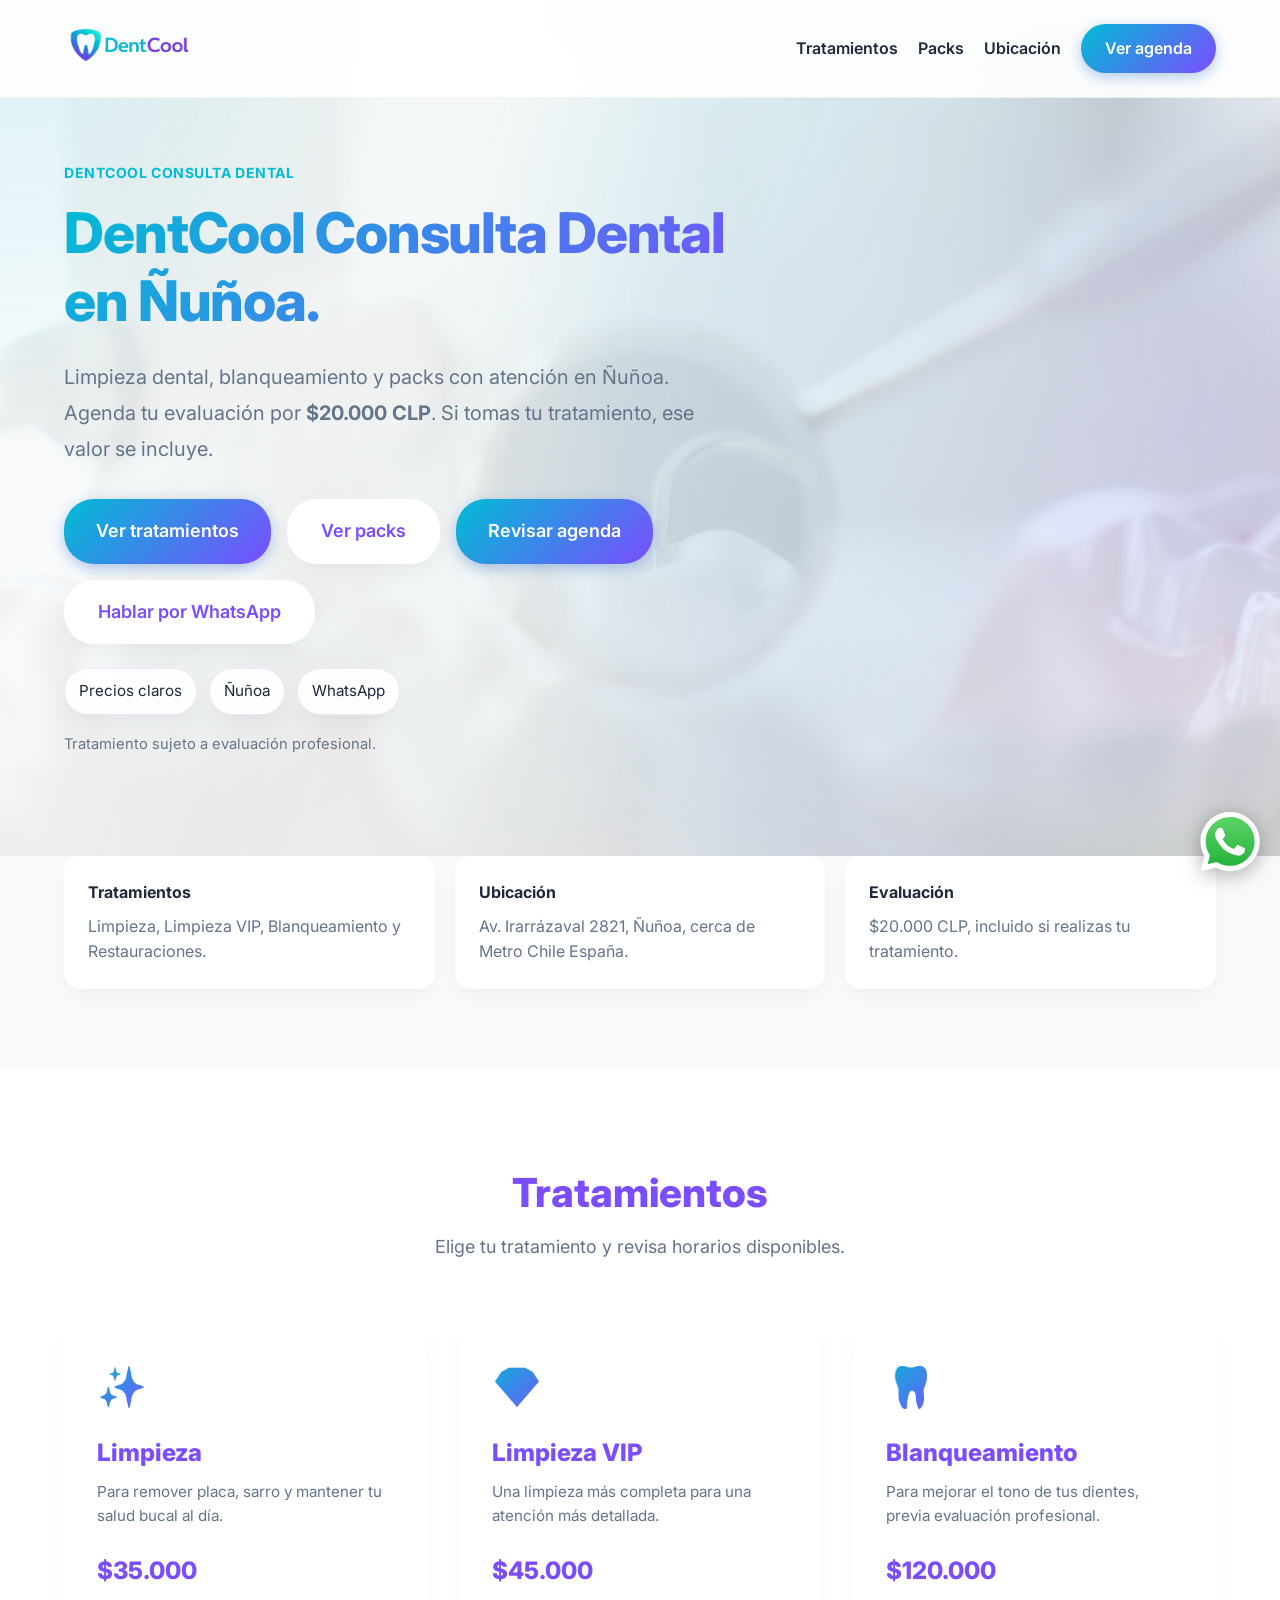
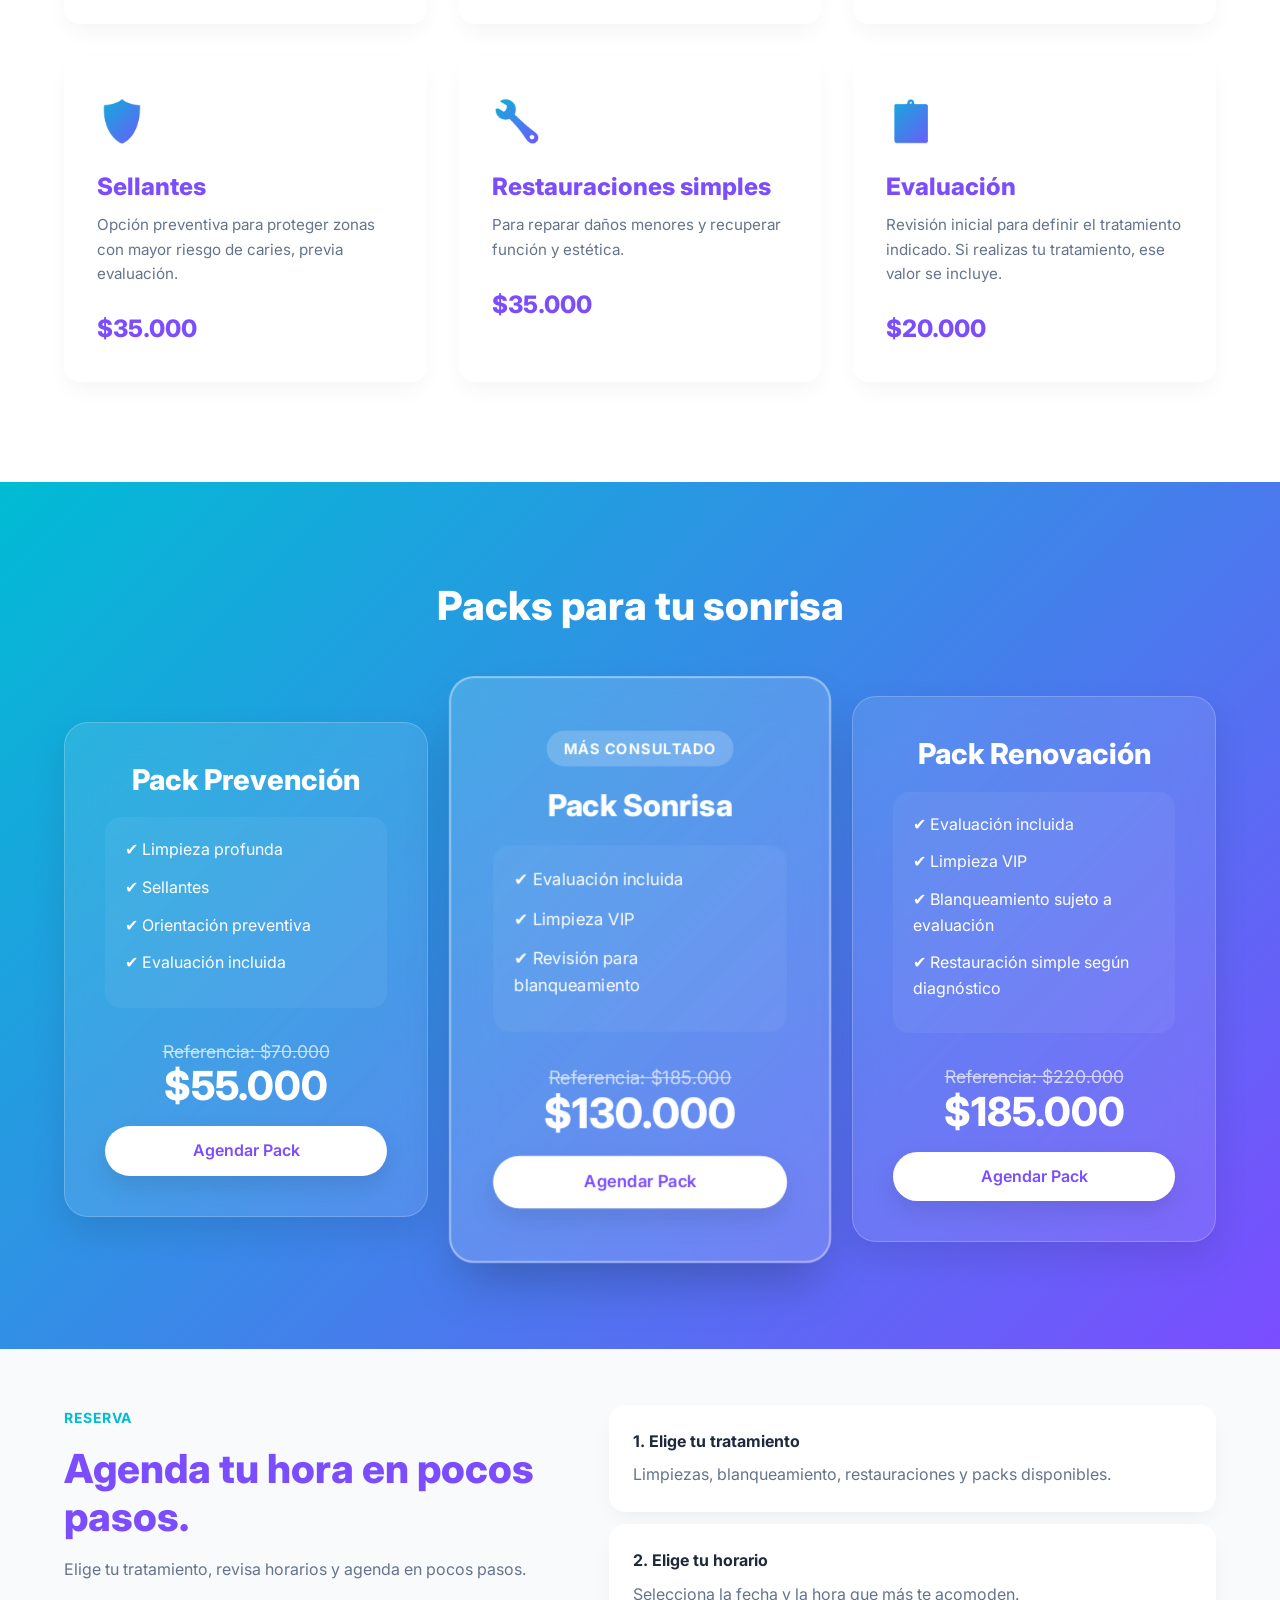
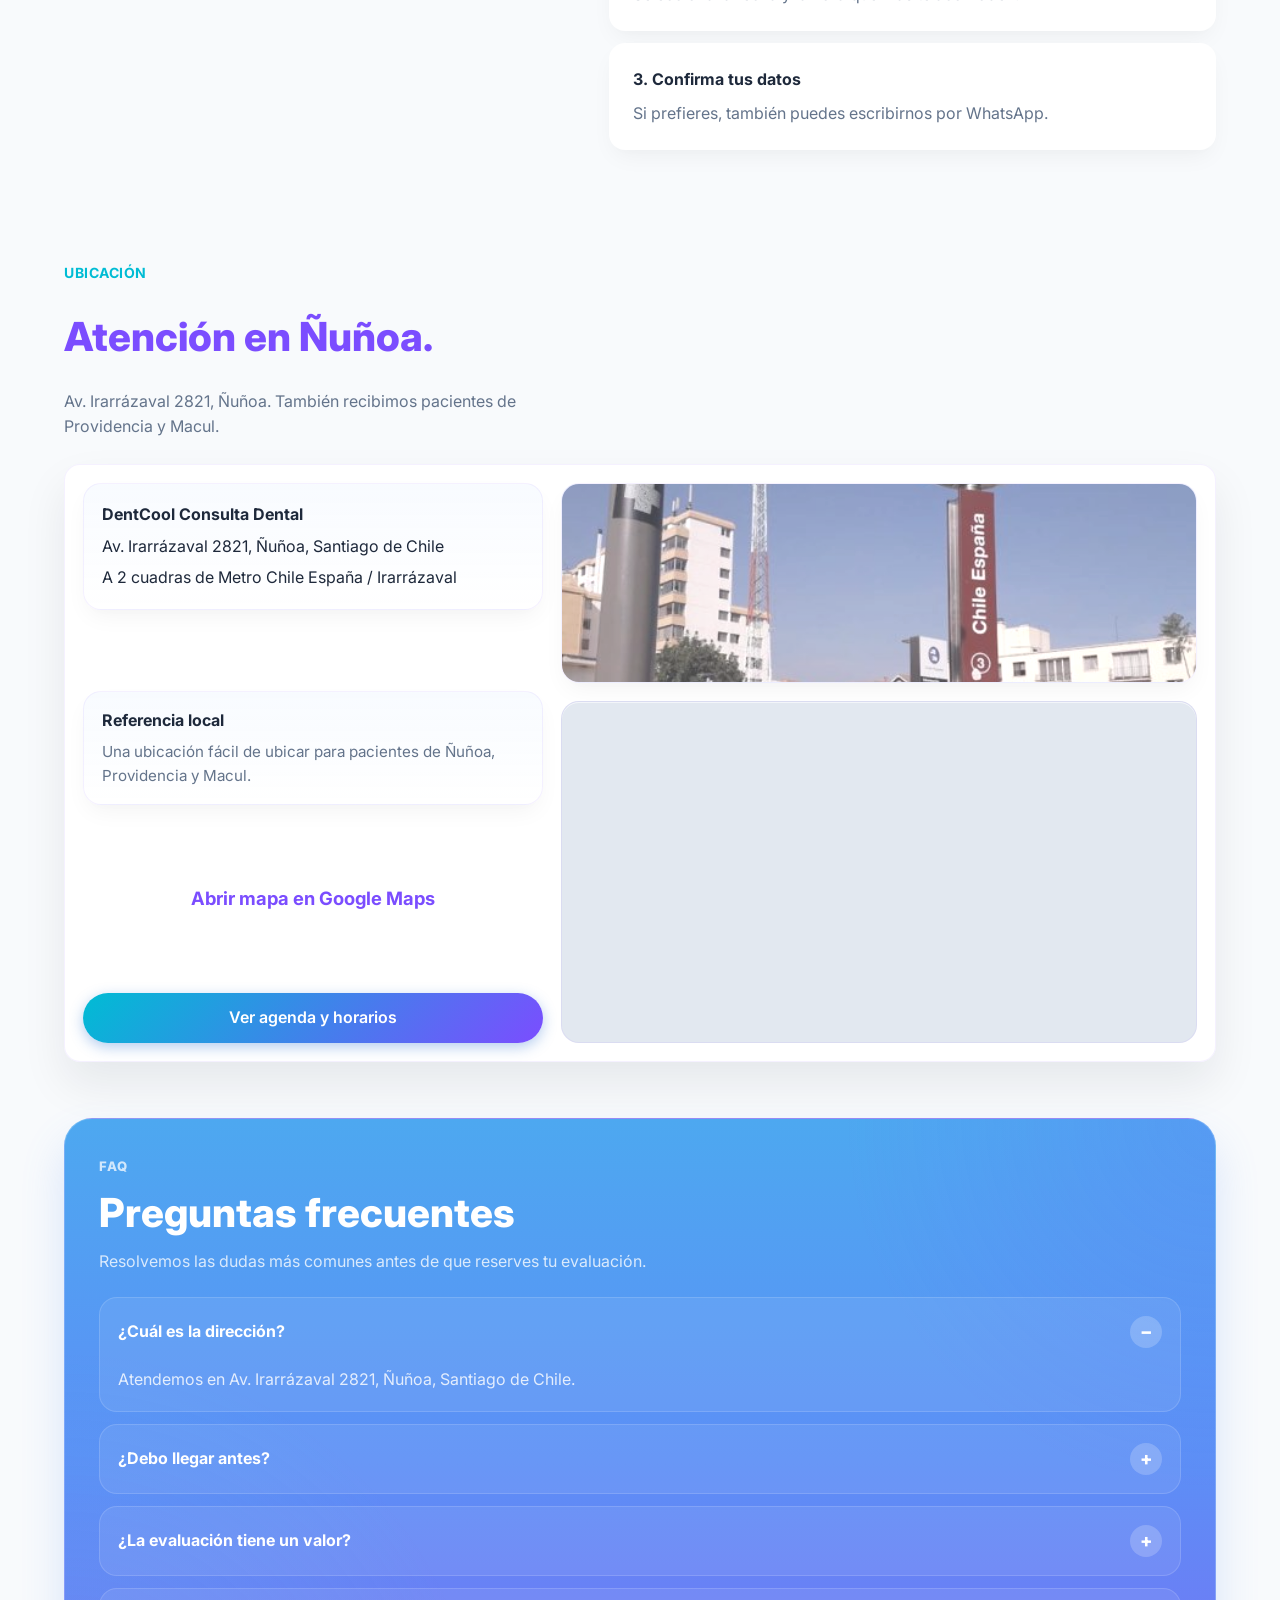
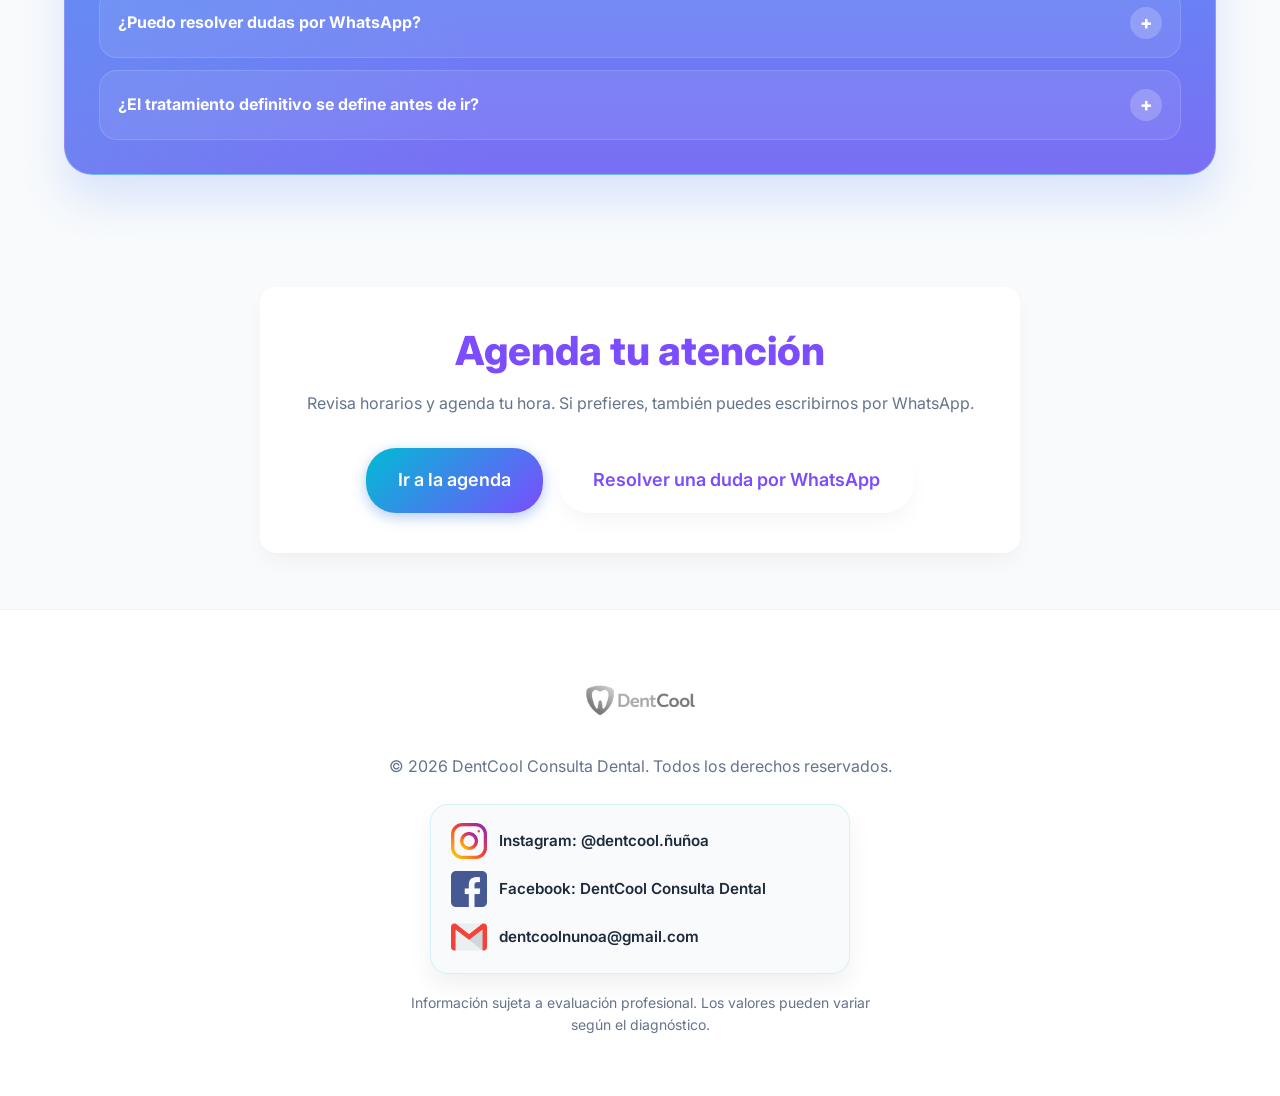
==== index.html @ 20763829 "Update DentCool branding, WhatsApp, and footer contact links" ====
<!DOCTYPE html>
<html lang="es">
<head>
    <meta charset="UTF-8">
    <meta name="viewport" content="width=device-width, initial-scale=1.0">
    <title>DentCool Consulta Dental | Limpieza dental, blanqueamiento y packs en Ñuñoa</title>
    <meta name="description" content="DentCool Consulta Dental en Ñuñoa. Limpieza dental, limpieza VIP, blanqueamiento, restauraciones y packs. Agenda tu hora.">
    <meta name="theme-color" content="#00BCD4">

    <link rel="preconnect" href="https://fonts.googleapis.com">
    <link rel="preconnect" href="https://fonts.gstatic.com" crossorigin>
    <link href="https://fonts.googleapis.com/css2?family=Inter:wght@400;600;700;800&display=swap" rel="stylesheet">

    <link rel="stylesheet" href="css/styles.css?v=20260503b">

    <!--
        Meta Pixel placeholder.
        Cuando exista el Pixel real, reemplazar TU_PIXEL_ID_AQUI y descomentar este bloque.
        El tracking defensivo del sitio ya vive en js/script.js y no falla si fbq no existe.
    -->
    <!--
    <script>
    !function(f,b,e,v,n,t,s)
    {if(f.fbq)return;n=f.fbq=function(){n.callMethod?
    n.callMethod.apply(n,arguments):n.queue.push(arguments)};
    if(!f._fbq)f._fbq=n;n.push=n;n.loaded=!0;n.version='2.0';
    n.queue=[];t=b.createElement(e);t.async=!0;
    t.src=v;s=b.getElementsByTagName(e)[0];
    s.parentNode.insertBefore(t,s)}(window, document,'script',
    'https://connect.facebook.net/en_US/fbevents.js');
    fbq('init', 'TU_PIXEL_ID_AQUI');
    fbq('track', 'PageView');
    </script>
    <noscript><img height="1" width="1" style="display:none"
    src="https://www.facebook.com/tr?id=TU_PIXEL_ID_AQUI&ev=PageView&noscript=1"
    /></noscript>
    -->
</head>
<body data-page="home">
    <header class="header">
        <div class="container header-container">
            <div class="logo">
                <a href="index.html" aria-label="DentCool inicio">
                    <img src="dentCool_logo2.png" alt="DentCool Logo" class="logo-image">
                </a>
            </div>
            <nav class="nav">
                <a href="#tratamientos" class="nav-link">Tratamientos</a>
                <a href="#pack-premium" class="nav-link">Packs</a>
                <a href="#ubicacion" class="nav-link">Ubicación</a>
                <a href="agenda.html" class="btn btn-primary" data-track="schedule_click" data-track-label="header_agenda">Ver agenda</a>
            </nav>
        </div>
    </header>

    <section class="hero-section">
        <div class="container hero-container">
            <div class="hero-content">
                <div class="eyebrow">DentCool Consulta Dental</div>
                <h1 class="hero-title">DentCool Consulta Dental en Ñuñoa.</h1>
                <p class="hero-subtitle">Limpieza dental, blanqueamiento y packs con atención en Ñuñoa. Agenda tu evaluación por <strong>$20.000 CLP</strong>. Si tomas tu tratamiento, ese valor se incluye.</p>
                <div class="hero-actions">
                    <a href="#tratamientos" class="btn btn-primary btn-large">Ver tratamientos</a>
                    <a href="#pack-premium" class="btn btn-secondary btn-large">Ver packs</a>
                    <a href="agenda.html" class="btn btn-primary btn-large" data-track="schedule_click" data-track-label="hero_agenda">Revisar agenda</a>
                    <a href="https://wa.me/56983633077?text=Hola%2C%20quiero%20cotizar%20un%20tratamiento%20o%20pack%20dental%20en%20DentCool." target="_blank" rel="noopener noreferrer" class="btn btn-secondary btn-large" data-track="whatsapp_click" data-track-label="hero_whatsapp">Hablar por WhatsApp</a>
                </div>
                <div class="hero-proof">
                    <span>Precios claros</span>
                    <span>Ñuñoa</span>
                    <span>WhatsApp</span>
                </div>
                <p class="hero-note">Tratamiento sujeto a evaluación profesional.</p>
            </div>
        </div>
        <div class="hero-background-shape"></div>
    </section>

    <section class="trust-strip">
        <div class="container trust-strip-grid">
            <div class="trust-item">
                <strong>Tratamientos</strong>
                <span>Limpieza, Limpieza VIP, Blanqueamiento y Restauraciones.</span>
            </div>
            <div class="trust-item">
                <strong>Ubicación</strong>
                <span>Av. Irarrázaval 2821, Ñuñoa, cerca de Metro Chile España.</span>
            </div>
            <div class="trust-item">
                <strong>Evaluación</strong>
                <span>$20.000 CLP, incluido si realizas tu tratamiento.</span>
            </div>
        </div>
    </section>

    <section id="tratamientos" class="treatments-section">
        <div class="container">
            <div class="section-header">
                <h2>Tratamientos</h2>
                <p>Elige tu tratamiento y revisa horarios disponibles.</p>
            </div>

            <div class="treatments-grid">
                <a href="agenda.html?servicio=limpieza" class="treatment-card" data-track="schedule_click" data-track-label="card_limpieza">
                    <div class="card-icon">✨</div>
                    <h3>Limpieza</h3>
                    <p class="card-desc">Para remover placa, sarro y mantener tu salud bucal al día.</p>
                    <div class="card-price">$35.000</div>
                </a>
                <a href="agenda.html?servicio=limpieza-vip" class="treatment-card" data-track="schedule_click" data-track-label="card_limpieza_vip">
                    <div class="card-icon">💎</div>
                    <h3>Limpieza VIP</h3>
                    <p class="card-desc">Una limpieza más completa para una atención más detallada.</p>
                    <div class="card-price">$45.000</div>
                </a>
                <a href="agenda.html?servicio=blanqueamiento" class="treatment-card" data-track="schedule_click" data-track-label="card_blanqueamiento">
                    <div class="card-icon">🦷</div>
                    <h3>Blanqueamiento</h3>
                    <p class="card-desc">Para mejorar el tono de tus dientes, previa evaluación profesional.</p>
                    <div class="card-price">$120.000</div>
                </a>
                <a href="agenda.html?servicio=sellantes" class="treatment-card" data-track="schedule_click" data-track-label="card_sellantes">
                    <div class="card-icon">🛡️</div>
                    <h3>Sellantes</h3>
                    <p class="card-desc">Opción preventiva para proteger zonas con mayor riesgo de caries, previa evaluación.</p>
                    <div class="card-price">$35.000</div>
                </a>
                <a href="agenda.html?servicio=restauraciones" class="treatment-card" data-track="schedule_click" data-track-label="card_restauraciones">
                    <div class="card-icon">🔧</div>
                    <h3>Restauraciones simples</h3>
                    <p class="card-desc">Para reparar daños menores y recuperar función y estética.</p>
                    <div class="card-price">$35.000</div>
                </a>
                <a href="agenda.html?servicio=evaluacion" class="treatment-card" data-track="schedule_click" data-track-label="card_evaluacion">
                    <div class="card-icon">📋</div>
                    <h3>Evaluación</h3>
                    <p class="card-desc">Revisión inicial para definir el tratamiento indicado. Si realizas tu tratamiento, ese valor se incluye.</p>
                    <div class="card-price">$20.000</div>
                </a>
            </div>
        </div>
    </section>

    <section id="pack-premium" class="pack-section">
        <div class="container pack-container">
            <h2 class="pack-section-title">Packs para tu sonrisa</h2>
            <div class="packs-grid">
                <div class="pack-card">
                    <h3>Pack Prevención</h3>
                    <div class="pack-includes">
                        <ul>
                            <li>✔ Limpieza profunda</li>
                            <li>✔ Sellantes</li>
                            <li>✔ Orientación preventiva</li>
                            <li>✔ Evaluación incluida</li>
                        </ul>
                    </div>
                    <div class="pack-action">
                        <div class="pack-price-container">
                            <span class="pack-old-price">Referencia: $70.000</span>
                            <span class="pack-new-price">$55.000</span>
                        </div>
                        <a href="agenda.html?servicio=pack-prevencion" class="btn btn-primary" data-track="schedule_click" data-track-label="pack_prevencion">Agendar Pack</a>
                    </div>
                </div>

                <div class="pack-card featured">
                    <div class="pack-badge">Más consultado</div>
                    <h3>Pack Sonrisa</h3>
                    <div class="pack-includes">
                        <ul>
                            <li>✔ Evaluación incluida</li>
                            <li>✔ Limpieza VIP</li>
                            <li>✔ Revisión para blanqueamiento</li>
                        </ul>
                    </div>
                    <div class="pack-action">
                        <div class="pack-price-container">
                            <span class="pack-old-price">Referencia: $185.000</span>
                            <span class="pack-new-price">$130.000</span>
                        </div>
                        <a href="agenda.html?servicio=pack-sonrisa" class="btn btn-primary" data-track="schedule_click" data-track-label="pack_sonrisa">Agendar Pack</a>
                    </div>
                </div>

                <div class="pack-card">
                    <h3>Pack Renovación</h3>
                    <div class="pack-includes">
                        <ul>
                            <li>✔ Evaluación incluida</li>
                            <li>✔ Limpieza VIP</li>
                            <li>✔ Blanqueamiento sujeto a evaluación</li>
                            <li>✔ Restauración simple según diagnóstico</li>
                        </ul>
                    </div>
                    <div class="pack-action">
                        <div class="pack-price-container">
                            <span class="pack-old-price">Referencia: $220.000</span>
                            <span class="pack-new-price">$185.000</span>
                        </div>
                        <a href="agenda.html?servicio=pack-renovacion" class="btn btn-primary" data-track="schedule_click" data-track-label="pack_renovacion">Agendar Pack</a>
                    </div>
                </div>
            </div>
        </div>
    </section>

    <section id="evaluacion" class="funnel-section">
        <div class="container funnel-grid">
            <div class="funnel-copy">
                <div class="section-eyebrow">Reserva</div>
                <h2>Agenda tu hora en pocos pasos.</h2>
                <p>Elige tu tratamiento, revisa horarios y agenda en pocos pasos.</p>
            </div>
            <div class="funnel-steps">
                <div class="funnel-step">
                    <strong>1. Elige tu tratamiento</strong>
                    <span>Limpiezas, blanqueamiento, restauraciones y packs disponibles.</span>
                </div>
                <div class="funnel-step">
                    <strong>2. Elige tu horario</strong>
                    <span>Selecciona la fecha y la hora que más te acomoden.</span>
                </div>
                <div class="funnel-step">
                    <strong>3. Confirma tus datos</strong>
                    <span>Si prefieres, también puedes escribirnos por WhatsApp.</span>
                </div>
            </div>
        </div>
    </section>

    <section id="ubicacion" class="location-section">
        <div class="container location-section-shell">
            <div class="location-section-head">
                <div class="section-eyebrow">Ubicación</div>
                <h2>Atención en Ñuñoa.</h2>
                <p>Av. Irarrázaval 2821, Ñuñoa. También recibimos pacientes de Providencia y Macul.</p>
            </div>
            <div class="location-card">
                <div class="location-card-copy">
                    <div class="location-copy-detail">
                        <strong>DentCool Consulta Dental</strong>
                        <span>Av. Irarrázaval 2821, Ñuñoa, Santiago de Chile</span>
                        <span>A 2 cuadras de Metro Chile España / Irarrázaval</span>
                    </div>
                    <div class="location-photo-shell location-photo-mobile" aria-label="Referencia visual de Metro Chile España">
                        <img src="metro_chile_espana-520x397.jpg" alt="Acceso exterior de Metro Chile España" class="location-photo-image">
                    </div>
                    <div class="location-mini-note">
                        <strong>Referencia local</strong>
                        <span>Una ubicación fácil de ubicar para pacientes de Ñuñoa, Providencia y Macul.</span>
                    </div>
                    <a href="https://maps.app.goo.gl/yKgiyHf2iMYGXVcJ6" target="_blank" rel="noopener noreferrer" class="location-map-link" data-track="location_map_click" data-track-label="location_map_link">Abrir mapa en Google Maps</a>
                    <div class="location-actions">
                        <a href="https://maps.app.goo.gl/yKgiyHf2iMYGXVcJ6" target="_blank" rel="noopener noreferrer" class="btn btn-secondary location-map-mobile" data-track="location_map_click" data-track-label="location_mobile_maps">Cómo llegar</a>
                        <a href="agenda.html" class="btn btn-primary" data-track="schedule_click" data-track-label="location_agenda">Ver agenda y horarios</a>
                    </div>
                </div>
                <div class="location-visual-stack location-map-desktop">
                    <div class="location-photo-shell" aria-label="Referencia visual de Metro Chile España">
                        <img src="metro_chile_espana-520x397.jpg" alt="Acceso exterior de Metro Chile España" class="location-photo-image">
                    </div>
                    <div class="location-map-shell">
                        <iframe
                            src="https://www.google.com/maps/embed?pb=!1m18!1m12!1m3!1d832.1999468047821!2d-70.6020820499628!3d-33.45452235557731!2m3!1f0!2f0!3f0!3m2!1i1024!2i768!4f13.1!3m3!1m2!1s0x9662cf97c7a49689%3A0xb1195a2da2726f82!2sDentcool!5e0!3m2!1ses!2scl!4v1777604516840!5m2!1ses!2scl"
                            class="location-map-frame"
                            loading="lazy"
                            referrerpolicy="no-referrer-when-downgrade"
                            allowfullscreen=""
                            title="Mapa de DentCool en Google Maps"></iframe>
                    </div>
                </div>
            </div>
        </div>
    </section>

    <section class="faq-section" aria-labelledby="home-faq-title">
        <div class="container">
            <div class="faq-panel faq-panel-dark">
                <div class="faq-panel-heading">
                    <span class="faq-panel-eyebrow">FAQ</span>
                    <h2 id="home-faq-title">Preguntas frecuentes</h2>
                    <p>Resolvemos las dudas más comunes antes de que reserves tu evaluación.</p>
                </div>
                <div class="faq-list">
                    <details class="faq-item" open>
                        <summary>¿Cuál es la dirección?</summary>
                        <p>Atendemos en Av. Irarrázaval 2821, Ñuñoa, Santiago de Chile.</p>
                    </details>
                    <details class="faq-item">
                        <summary>¿Debo llegar antes?</summary>
                        <p>Sí. Te recomendamos llegar 15 minutos antes de tu hora para una atención más fluida.</p>
                    </details>
                    <details class="faq-item">
                        <summary>¿La evaluación tiene un valor?</summary>
                        <p>La evaluación tiene un valor de $20.000 CLP. Si realizas tu tratamiento, ese monto se incluye.</p>
                    </details>
                    <details class="faq-item">
                        <summary>¿Puedo resolver dudas por WhatsApp?</summary>
                        <p>Sí. Si necesitas orientación previa, puedes escribirnos por WhatsApp antes de reservar.</p>
                    </details>
                    <details class="faq-item">
                        <summary>¿El tratamiento definitivo se define antes de ir?</summary>
                        <p>No siempre. Algunos tratamientos quedan sujetos a evaluación y diagnóstico profesional.</p>
                    </details>
                </div>
            </div>
        </div>
    </section>

    <section class="contact-section">
        <div class="container contact-container">
            <div class="contact-form-wrapper">
                <h2>Agenda tu atención</h2>
                <p>Revisa horarios y agenda tu hora. Si prefieres, también puedes escribirnos por WhatsApp.</p>
                <div class="contact-cta-group">
                    <a href="agenda.html" class="btn btn-primary btn-large" data-track="schedule_click" data-track-label="bottom_agenda">Ir a la agenda</a>
                    <a href="https://wa.me/56983633077?text=Hola%2C%20quiero%20resolver%20una%20duda%20sobre%20un%20tratamiento%20o%20pack%20en%20DentCool." target="_blank" rel="noopener noreferrer" class="btn btn-secondary btn-large" data-track="whatsapp_click" data-track-label="bottom_whatsapp">Resolver una duda por WhatsApp</a>
                </div>
            </div>
        </div>
    </section>

    <footer class="footer">
        <div class="container footer-container">
            <div class="footer-logo">
                <img src="dentCool_logo2.png" alt="DentCool Logo" class="footer-logo-image">
            </div>
            <p class="footer-copy">© 2026 DentCool Consulta Dental. Todos los derechos reservados.</p>
            <div class="footer-socials" aria-label="Canales de contacto DentCool">
                <a href="https://www.instagram.com/dentcool.nunoa/" target="_blank" rel="noopener noreferrer" class="footer-social-item footer-social-link">
                    <img src="instagram_icon.png" alt="" class="footer-social-icon">
                    <span>Instagram: @dentcool.ñuñoa</span>
                </a>
                <a href="https://www.facebook.com/profile.php?id=61588944269361" target="_blank" rel="noopener noreferrer" class="footer-social-item footer-social-link">
                    <img src="facebook_icon.png" alt="" class="footer-social-icon">
                    <span>Facebook: DentCool Consulta Dental</span>
                </a>
                <a href="mailto:dentcoolnunoa@gmail.com" class="footer-social-item footer-social-link">
                    <img src="gmail_icon.png" alt="" class="footer-social-icon">
                    <span>dentcoolnunoa@gmail.com</span>
                </a>
            </div>
            <p class="footer-note">Información sujeta a evaluación profesional. Los valores pueden variar según el diagnóstico.</p>
        </div>
    </footer>

    <!-- CTA flotante de WhatsApp. Mantener este mismo numero en todos los enlaces del sitio. -->
    <a href="https://wa.me/56983633077?text=Hola%2C%20quiero%20agendar%20una%20evaluaci%C3%B3n%20dental%20en%20DentCool." target="_blank" rel="noopener noreferrer" class="whatsapp-float" aria-label="Hablar por WhatsApp" data-track="whatsapp_click" data-track-label="floating_whatsapp">
        <img src="whatsapp-symbol-logo-svgrepo-com.svg" alt="WhatsApp" class="whatsapp-icon">
    </a>

    <!-- JS unico del sitio: scroll suave, tracking defensivo y logica de agenda. -->
    <script src="js/script.js"></script>
</body>
</html>
---- css/styles.css ----
/* ==========================================================================
   Base Styles & Variables
   ========================================================================== */
:root {
    --primary-cyan: #00BCD4;
    --primary-purple: #7B4DFF;
    --bg-color: #F8FAFC;
    --text-main: #1E293B;
    --text-muted: #64748B;
    --white: #FFFFFF;
    --success: #10B981;
    --gradient-primary: linear-gradient(135deg, var(--primary-cyan) 0%, var(--primary-purple) 100%);
    --font-family: 'Inter', system-ui, -apple-system, sans-serif;
    --shadow-soft: 0 10px 25px -5px rgba(0, 0, 0, 0.05), 0 8px 10px -6px rgba(0, 0, 0, 0.01);
    --shadow-hover: 0 20px 25px -5px rgba(0, 0, 0, 0.1), 0 10px 10px -5px rgba(0, 0, 0, 0.04);
    --shadow-glow: 0 4px 14px 0 rgba(58, 123, 213, 0.39);
    --border-radius: 16px;
    --transition: all 0.3s cubic-bezier(0.4, 0, 0.2, 1);
}

* {
    margin: 0;
    padding: 0;
    box-sizing: border-box;
}

html {
    scroll-behavior: smooth;
}

body {
    font-family: var(--font-family);
    background-color: var(--bg-color);
    color: var(--text-main);
    line-height: 1.6;
    overflow-x: hidden;
}

a {
    color: inherit;
}

.container {
    max-width: 1200px;
    margin: 0 auto;
    padding: 0 24px;
}

/* ==========================================================================
   Typography & Buttons
   ========================================================================== */
h1,
h2,
h3 {
    line-height: 1.2;
    font-weight: 800;
    color: var(--primary-purple);
}

h1.hero-title {
    background: var(--gradient-primary);
    -webkit-background-clip: text;
    -webkit-text-fill-color: transparent;
}

h2 {
    font-size: 2.5rem;
    margin-bottom: 1rem;
}

.eyebrow,
.section-eyebrow {
    display: inline-flex;
    align-items: center;
    gap: 8px;
    margin-bottom: 16px;
    font-size: 0.875rem;
    font-weight: 700;
    letter-spacing: 0.04em;
    text-transform: uppercase;
    color: var(--primary-cyan);
}

.btn {
    display: inline-flex;
    align-items: center;
    justify-content: center;
    padding: 12px 24px;
    border-radius: 30px;
    font-weight: 600;
    text-decoration: none;
    transition: var(--transition);
    cursor: pointer;
    border: none;
    font-size: 1rem;
    text-align: center;
}

.btn-primary {
    background: var(--gradient-primary);
    color: var(--white);
    box-shadow: var(--shadow-glow);
}

.btn-primary:hover {
    transform: translateY(-2px);
    box-shadow: 0 6px 20px 0 rgba(58, 123, 213, 0.5);
}

.btn-secondary {
    background: var(--white);
    color: var(--primary-purple);
    border: 2px solid transparent;
    box-shadow: var(--shadow-soft);
}

.btn-secondary:hover {
    transform: translateY(-2px);
    color: var(--primary-cyan);
    box-shadow: var(--shadow-hover);
}

.btn-large {
    padding: 16px 32px;
    font-size: 1.125rem;
}

.btn-full {
    width: 100%;
}

/* ==========================================================================
   Header
   ========================================================================== */
.header {
    position: fixed;
    top: 0;
    left: 0;
    width: 100%;
    background: rgba(255, 255, 255, 0.92);
    backdrop-filter: blur(10px);
    -webkit-backdrop-filter: blur(10px);
    z-index: 1000;
    padding: 12px 0;
    border-bottom: 1px solid rgba(0, 0, 0, 0.05);
    transition: var(--transition);
}

.header-container {
    display: flex;
    justify-content: space-between;
    align-items: center;
    gap: 16px;
}

.logo a {
    display: inline-flex;
    align-items: center;
    text-decoration: none;
}

.logo-image {
    height: 65px;
    object-fit: contain;
}

.nav {
    display: flex;
    align-items: center;
    gap: 20px;
    flex-wrap: wrap;
    justify-content: flex-end;
}

.nav-link {
    color: var(--text-main);
    text-decoration: none;
    font-weight: 600;
    transition: var(--transition);
}

.nav-link:hover {
    color: var(--primary-purple);
}

/* ==========================================================================
   Hero Section
   ========================================================================== */
.hero-section {
    position: relative;
    padding: 160px 0 100px;
    overflow: hidden;
    min-height: 90vh;
    display: flex;
    align-items: center;
    isolation: isolate;
}

.hero-section::before {
    content: "";
    position: absolute;
    inset: 0;
    background:
        linear-gradient(110deg, rgba(248, 250, 252, 0.92) 0%, rgba(248, 250, 252, 0.86) 44%, rgba(248, 250, 252, 0.68) 100%),
        url("../pexels-fondo-31786502.jpg") center center / cover no-repeat;
    opacity: 0.96;
    z-index: 0;
}

.hero-section::after {
    content: "";
    position: absolute;
    inset: 0;
    background:
        radial-gradient(circle at top left, rgba(0, 188, 212, 0.12), transparent 28%),
        radial-gradient(circle at right center, rgba(123, 77, 255, 0.1), transparent 32%);
    z-index: 0;
}

.hero-container {
    width: 100%;
    position: relative;
    z-index: 2;
}

.hero-content {
    max-width: 680px;
    position: relative;
    z-index: 2;
}

.hero-title {
    font-size: 3.5rem;
    margin-bottom: 24px;
    color: var(--text-main);
    letter-spacing: -0.02em;
}

.hero-subtitle {
    font-size: 1.25rem;
    color: var(--text-muted);
    margin-bottom: 32px;
    line-height: 1.8;
}

.hero-actions {
    display: flex;
    gap: 16px;
    flex-wrap: wrap;
}

.hero-proof {
    display: flex;
    flex-wrap: wrap;
    gap: 12px;
    margin-top: 24px;
}

.hero-proof span {
    background: rgba(255, 255, 255, 0.9);
    border: 1px solid rgba(123, 77, 255, 0.12);
    border-radius: 999px;
    padding: 10px 14px;
    font-size: 0.95rem;
    color: var(--text-main);
    box-shadow: var(--shadow-soft);
}

.hero-note {
    margin-top: 18px;
    font-size: 0.92rem;
    color: var(--text-muted);
}

.hero-background-shape {
    position: absolute;
    top: -10%;
    right: -5%;
    width: 60%;
    height: 120%;
    background: var(--gradient-primary);
    border-radius: 40% 60% 70% 30% / 40% 50% 60% 50%;
    opacity: 0.1;
    filter: blur(80px);
    z-index: 1;
    animation: shapeMorph 10s ease-in-out infinite alternate;
}

@keyframes shapeMorph {
    0% {
        border-radius: 40% 60% 70% 30% / 40% 50% 60% 50%;
    }

    100% {
        border-radius: 60% 40% 30% 70% / 60% 50% 40% 50%;
    }
}

/* ==========================================================================
   Trust Strip
   ========================================================================== */
.trust-strip {
    padding: 0 0 80px;
}

.trust-strip-grid {
    display: grid;
    grid-template-columns: repeat(3, minmax(0, 1fr));
    gap: 20px;
}

.trust-item {
    background: var(--white);
    padding: 24px;
    border-radius: var(--border-radius);
    box-shadow: var(--shadow-soft);
}

.trust-item strong {
    display: block;
    margin-bottom: 8px;
}

.trust-item span {
    color: var(--text-muted);
}

/* ==========================================================================
   Treatments Section
   ========================================================================== */
.treatments-section {
    padding: 100px 0;
    background-color: var(--white);
}

.section-header {
    text-align: center;
    max-width: 720px;
    margin: 0 auto 60px;
}

.section-header p {
    color: var(--text-muted);
    font-size: 1.125rem;
}

.treatments-grid {
    display: grid;
    grid-template-columns: repeat(auto-fit, minmax(280px, 1fr));
    gap: 32px;
}

.treatment-card {
    background: rgba(255, 255, 255, 0.7);
    backdrop-filter: blur(16px);
    -webkit-backdrop-filter: blur(16px);
    border: 1px solid rgba(255, 255, 255, 0.4);
    border-radius: var(--border-radius);
    padding: 32px;
    box-shadow: var(--shadow-soft);
    transition: var(--transition);
    position: relative;
    overflow: hidden;
    text-decoration: none;
    color: var(--text-main);
    display: block;
}

.treatment-card::before {
    content: "";
    position: absolute;
    top: 0;
    left: 0;
    width: 100%;
    height: 4px;
    background: var(--gradient-primary);
    transform: scaleX(0);
    transform-origin: left;
    transition: var(--transition);
}

.treatment-card:hover {
    transform: translateY(-8px);
    box-shadow: var(--shadow-hover);
}

.treatment-card:hover::before {
    transform: scaleX(1);
}

.card-icon {
    font-size: 2.5rem;
    margin-bottom: 20px;
    display: inline-block;
    background: var(--gradient-primary);
    -webkit-background-clip: text;
    -webkit-text-fill-color: transparent;
}

.treatment-card h3 {
    font-size: 1.5rem;
    margin-bottom: 12px;
}

.card-desc {
    color: var(--text-muted);
    margin-bottom: 24px;
    font-size: 0.95rem;
}

.card-price {
    font-size: 1.5rem;
    font-weight: 800;
    color: var(--primary-purple);
}

/* ==========================================================================
   Pack Premium Section
   ========================================================================== */
.pack-section {
    padding: 100px 0;
    background: var(--gradient-primary);
    color: var(--white);
    position: relative;
}

.pack-container {
    text-align: center;
}

.pack-section-title {
    color: var(--white);
    margin-bottom: 60px;
}

.packs-grid {
    display: grid;
    grid-template-columns: repeat(auto-fit, minmax(280px, 1fr));
    gap: 30px;
    align-items: center;
}

.pack-card {
    background: rgba(255, 255, 255, 0.1);
    backdrop-filter: blur(20px);
    -webkit-backdrop-filter: blur(20px);
    border: 1px solid rgba(255, 255, 255, 0.2);
    border-radius: 24px;
    padding: 40px;
    text-align: center;
    box-shadow: 0 15px 35px rgba(0, 0, 0, 0.1);
    transition: var(--transition);
}

.pack-card.featured {
    background: rgba(255, 255, 255, 0.15);
    border: 2px solid rgba(255, 255, 255, 0.4);
    transform: scale(1.05);
    box-shadow: 0 25px 50px -12px rgba(0, 0, 0, 0.25);
    padding: 50px 40px;
}

.pack-card:hover {
    transform: translateY(-10px);
    background: rgba(255, 255, 255, 0.2);
}

.pack-card.featured:hover {
    transform: scale(1.05) translateY(-10px);
}

.pack-badge {
    display: inline-block;
    background: rgba(255, 255, 255, 0.2);
    padding: 6px 16px;
    border-radius: 20px;
    font-size: 0.875rem;
    font-weight: 700;
    letter-spacing: 1px;
    text-transform: uppercase;
    margin-bottom: 20px;
}

.pack-card h3 {
    color: var(--white);
    font-size: 1.8rem;
    margin-bottom: 20px;
}

.pack-includes {
    text-align: left;
    background: rgba(255, 255, 255, 0.05);
    padding: 20px;
    border-radius: 16px;
    margin-bottom: 30px;
    display: block;
}

.pack-includes ul {
    list-style: none;
}

.pack-includes li {
    margin-bottom: 12px;
    font-size: 1rem;
}

.pack-action {
    display: flex;
    flex-direction: column;
    align-items: center;
    gap: 20px;
}

.pack-price-container {
    display: flex;
    flex-direction: column;
    align-items: center;
}

.pack-old-price {
    text-decoration: line-through;
    opacity: 0.7;
    font-size: 1.1rem;
}

.pack-new-price {
    font-size: 2.5rem;
    font-weight: 800;
    line-height: 1;
}

.pack-card .btn-primary {
    background: var(--white);
    color: var(--primary-purple);
    box-shadow: 0 10px 25px rgba(0, 0, 0, 0.1);
    width: 100%;
}

.pack-card .btn-primary:hover {
    transform: translateY(-2px) scale(1.02);
    box-shadow: 0 15px 30px rgba(0, 0, 0, 0.2);
}

/* ==========================================================================
   Funnel and Location
   ========================================================================== */
.funnel-section,
.location-section,
.contact-section {
    padding: 56px 0;
}

.funnel-grid {
    display: grid;
    grid-template-columns: minmax(0, 0.92fr) minmax(0, 1.08fr);
    gap: 28px;
    align-items: start;
}

.location-section-shell {
    display: grid;
    gap: 24px;
}

.funnel-copy p,
.location-section-head p {
    color: var(--text-muted);
}

.funnel-steps {
    display: grid;
    gap: 12px;
}

.funnel-copy,
.location-section-head {
    max-width: 520px;
}

.funnel-step,
.location-card {
    background: var(--white);
    border-radius: var(--border-radius);
    padding: 24px;
    box-shadow: var(--shadow-soft);
}

.funnel-step strong {
    display: block;
    margin-bottom: 8px;
}

.funnel-step span {
    color: var(--text-muted);
}

.location-section-head {
    display: grid;
    gap: 12px;
}

.location-card {
    display: grid;
    grid-template-columns: minmax(0, 0.42fr) minmax(0, 0.58fr);
    gap: 18px;
    padding: 18px;
    background: rgba(255, 255, 255, 0.92);
    border: 1px solid rgba(123, 77, 255, 0.08);
    box-shadow: 0 22px 45px rgba(15, 23, 42, 0.08);
}

.location-card-copy {
    display: grid;
    align-content: space-between;
    gap: 14px;
    min-width: 0;
}

.location-visual-stack {
    display: grid;
    gap: 18px;
}

.location-mini-note {
    display: grid;
    gap: 6px;
    padding: 16px 18px;
    border-radius: 18px;
    background: linear-gradient(180deg, rgba(248, 251, 255, 0.98), rgba(255, 255, 255, 0.94));
    border: 1px solid rgba(123, 77, 255, 0.08);
    box-shadow: var(--shadow-soft);
}

.location-mini-note strong {
    color: var(--text-main);
}

.location-mini-note span {
    color: var(--text-muted);
    font-size: 0.95rem;
}

.location-map-shell {
    position: relative;
    overflow: hidden;
    border-radius: 18px;
    border: 1px solid rgba(123, 77, 255, 0.08);
    box-shadow: inset 0 1px 0 rgba(255, 255, 255, 0.6);
    background: #E2E8F0;
}

.location-map-frame {
    display: block;
    width: 100%;
    min-height: 340px;
    border: 0;
}

.location-photo-shell {
    overflow: hidden;
    border-radius: 18px;
    border: 1px solid rgba(123, 77, 255, 0.08);
    background: linear-gradient(180deg, rgba(245, 250, 255, 0.98), rgba(255, 255, 255, 0.98));
    box-shadow: var(--shadow-soft);
}

.location-photo-mobile {
    display: none;
}

.location-photo-image {
    display: block;
    width: 100%;
    max-height: 198px;
    object-fit: cover;
    opacity: 0.72;
    filter: saturate(0.88) brightness(1.08);
}

.location-copy-detail {
    display: grid;
    gap: 6px;
    padding: 18px;
    border-radius: 18px;
    background: linear-gradient(180deg, rgba(248, 251, 255, 0.98), rgba(255, 255, 255, 0.94));
    border: 1px solid rgba(123, 77, 255, 0.08);
    box-shadow: var(--shadow-soft);
}

.location-actions {
    display: grid;
    gap: 12px;
    align-content: start;
    margin-top: auto;
}

.location-map-mobile {
    display: none;
}

.location-map-link {
    color: var(--primary-purple);
    font-weight: 700;
    font-size: 1.15rem;
    line-height: 1.4;
    text-decoration: none;
    display: inline-flex;
    align-items: center;
    justify-content: center;
    align-self: center;
    margin-top: 0;
}

.location-map-link:hover {
    color: var(--primary-cyan);
}

/* ==========================================================================
   Contact Section
   ========================================================================== */
.contact-section {
    background-color: var(--bg-color);
}

.contact-form-wrapper {
    max-width: 760px;
    margin: 0 auto;
    background: var(--white);
    padding: 40px;
    border-radius: var(--border-radius);
    box-shadow: var(--shadow-soft);
    text-align: center;
}

.contact-form-wrapper h2 {
    margin-bottom: 16px;
}

.contact-form-wrapper p {
    color: var(--text-muted);
    margin-bottom: 32px;
}

.contact-cta-group {
    display: flex;
    justify-content: center;
    gap: 16px;
    flex-wrap: wrap;
}

/* ==========================================================================
   Agenda Page
   ========================================================================== */
.agenda-page {
    padding-top: 120px;
    position: relative;
    background:
        radial-gradient(circle at top left, rgba(0, 188, 212, 0.14), transparent 30%),
        radial-gradient(circle at top right, rgba(123, 77, 255, 0.14), transparent 26%),
        linear-gradient(180deg, rgba(244, 250, 255, 0.9) 0%, rgba(248, 250, 252, 0.84) 26%, rgba(248, 250, 252, 0.88) 100%),
        url("../pexels-fondo-31786502.jpg") center top / cover no-repeat;
}

.agenda-page::before {
    content: "";
    position: fixed;
    inset: 0;
    pointer-events: none;
    background:
        linear-gradient(rgba(255, 255, 255, 0.24), rgba(255, 255, 255, 0.24)),
        repeating-linear-gradient(90deg, rgba(123, 77, 255, 0.03) 0, rgba(123, 77, 255, 0.03) 1px, transparent 1px, transparent 72px);
    opacity: 0.75;
    z-index: 0;
}

.agenda-hero {
    padding: 32px 0 20px;
    position: relative;
    z-index: 1;
}

.agenda-hero-grid,
.booking-layout {
    display: grid;
    grid-template-columns: minmax(0, 1.1fr) minmax(0, 0.9fr);
    gap: 28px;
    align-items: start;
}

.agenda-hero-copy,
.agenda-summary-card,
.booking-main-card,
.booking-info-card {
    background: rgba(255, 255, 255, 0.86);
    border-radius: 24px;
    box-shadow: 0 22px 45px rgba(15, 23, 42, 0.08);
    backdrop-filter: blur(18px);
    -webkit-backdrop-filter: blur(18px);
    border: 1px solid rgba(123, 77, 255, 0.08);
}

.agenda-hero-copy,
.agenda-summary-card,
.booking-main-card,
.booking-info-card {
    padding: 32px;
    position: relative;
    z-index: 1;
}

.booking-main-card {
    overflow: hidden;
    isolation: isolate;
}

.booking-main-card::before {
    content: none;
    position: absolute;
    inset: 0;
    z-index: 0;
}

.booking-main-card > * {
    position: relative;
    z-index: 1;
}

.agenda-hero-copy p,
.booking-intro,
.booking-info-card p,
.agenda-summary-card p {
    color: var(--text-muted);
}

.agenda-list,
.agenda-steps-list {
    margin-top: 16px;
    padding-left: 18px;
}

.agenda-list li,
.agenda-steps-list li {
    margin-bottom: 10px;
}

.agenda-hero-signals {
    display: flex;
    flex-wrap: wrap;
    gap: 10px;
    margin-top: 14px;
}

.agenda-signal {
    display: inline-flex;
    align-items: center;
    min-height: 40px;
    padding: 10px 14px;
    border-radius: 999px;
    background: rgba(255, 255, 255, 0.88);
    border: 1px solid rgba(0, 188, 212, 0.18);
    box-shadow: 0 10px 24px rgba(15, 23, 42, 0.06);
    font-size: 0.9rem;
    font-weight: 600;
}

.agenda-list.compact {
    margin-top: 12px;
}

.summary-kicker {
    color: var(--primary-cyan);
    font-size: 0.875rem;
    font-weight: 700;
    text-transform: uppercase;
}

.agenda-summary-card-minimal {
    padding: 18px 20px;
    display: flex;
    align-items: flex-start;
    justify-content: flex-end;
    min-height: auto;
}

.agenda-mini-note {
    margin: 0;
    font-size: 0.88rem;
    color: var(--text-muted);
    text-align: right;
}

.agenda-hero-grid > .agenda-hero-copy:only-child {
    width: 100%;
    grid-column: 1 / -1;
    max-width: none;
}

.booking-section {
    padding: 20px 0 56px;
    position: relative;
    z-index: 1;
}

.booking-main-card h2 {
    margin-bottom: 12px;
}

.booking-progress-strip {
    display: flex;
    flex-wrap: wrap;
    gap: 10px;
    margin-top: 20px;
}

.progress-pill {
    display: inline-flex;
    align-items: center;
    min-height: 38px;
    padding: 9px 14px;
    border-radius: 999px;
    border: 1px solid rgba(123, 77, 255, 0.12);
    background: rgba(255, 255, 255, 0.82);
    color: var(--text-main);
    font-size: 0.9rem;
    font-weight: 700;
}

.progress-pill.is-current {
    background: rgba(0, 188, 212, 0.1);
    border-color: rgba(0, 188, 212, 0.32);
    color: #0F766E;
}

.progress-pill-accent {
    background: rgba(123, 77, 255, 0.08);
}

.booking-live-summary {
    margin-top: 18px;
    padding: 18px 20px;
    border-radius: 18px;
    background: linear-gradient(135deg, rgba(0, 188, 212, 0.12), rgba(123, 77, 255, 0.08));
    border: 1px solid rgba(123, 77, 255, 0.12);
}

.booking-live-label {
    display: inline-block;
    margin-bottom: 6px;
    font-size: 0.8rem;
    font-weight: 800;
    letter-spacing: 0.06em;
    text-transform: uppercase;
    color: #0F766E;
}

.booking-live-summary p {
    margin: 0;
    color: var(--text-main);
}

.booking-request-grid {
    display: grid;
    grid-template-columns: minmax(0, 1fr) minmax(0, 0.92fr);
    gap: 24px;
    margin-top: 24px;
}

.booking-visual-panel,
.booking-form-card {
    background:
        linear-gradient(180deg, rgba(255, 255, 255, 0.96) 0%, rgba(248, 251, 255, 0.94) 100%);
    border: 1px solid rgba(123, 77, 255, 0.1);
    border-radius: 22px;
    padding: 24px;
    min-width: 0;
    box-shadow: inset 0 1px 0 rgba(255, 255, 255, 0.65);
}

.booking-visual-panel {
    display: grid;
    gap: 20px;
    align-content: start;
}

.stage-heading {
    display: flex;
    align-items: center;
    gap: 10px;
    margin-bottom: 12px;
}

.stage-heading h3 {
    margin: 0;
    font-size: 1.15rem;
    line-height: 1.25;
    color: var(--primary-purple);
}

.stage-helper {
    margin: 0 0 16px;
    color: var(--text-muted);
    font-size: 0.92rem;
}

.stage-heading-submit {
    margin-bottom: 4px;
}

.stage-badge {
    width: 30px;
    height: 30px;
    border-radius: 999px;
    display: inline-flex;
    align-items: center;
    justify-content: center;
    background: var(--gradient-primary);
    color: var(--white);
    font-weight: 800;
    font-size: 0.95rem;
    flex-shrink: 0;
}

.booking-stage {
    opacity: 0.72;
    transform: translateY(0) scale(0.988);
    transition: transform 0.28s ease, opacity 0.28s ease, border-color 0.28s ease, box-shadow 0.28s ease, background-color 0.28s ease;
}

.booking-stage:hover {
    opacity: 0.92;
    transform: translateY(-2px);
}

.booking-stage-active {
    opacity: 1;
    transform: scale(1);
    border-color: rgba(123, 77, 255, 0.22);
    box-shadow: 0 22px 38px rgba(123, 77, 255, 0.08);
    background:
        linear-gradient(180deg, rgba(255, 255, 255, 1) 0%, rgba(244, 249, 255, 0.98) 100%);
}

.booking-stage-complete {
    opacity: 0.9;
    border-color: rgba(16, 185, 129, 0.22);
}

.booking-future-hidden,
.booking-field-future-hidden {
    display: none;
}

.booking-select,
.booking-field input,
.booking-field textarea {
    width: 100%;
    min-width: 0;
    padding: 14px 16px;
    border: 1px solid #CBD5E1;
    border-radius: 10px;
    background: var(--white);
    font: inherit;
    color: var(--text-main);
}

.booking-select:focus,
.booking-field input:focus,
.booking-field textarea:focus {
    outline: none;
    border-color: var(--primary-purple);
    box-shadow: 0 0 0 3px rgba(123, 77, 255, 0.1);
}

.booking-calendar-card,
.booking-slots-card {
    background: var(--white);
    border: 1px solid #E2E8F0;
    border-radius: 16px;
    padding: 20px;
    box-shadow: inset 0 1px 0 rgba(255, 255, 255, 0.85);
}

.booking-shift-box {
    margin-bottom: 16px;
}

.cal-header {
    display: flex;
    justify-content: space-between;
    align-items: center;
    margin-bottom: 15px;
    font-weight: 700;
    color: var(--primary-purple);
}

.cal-btn {
    background: #EEF2FF;
    border: 1px solid rgba(123, 77, 255, 0.12);
    border-radius: 6px;
    width: 28px;
    height: 28px;
    cursor: pointer;
    color: var(--primary-purple);
}

.cal-days {
    display: grid;
    grid-template-columns: repeat(7, 1fr);
    gap: 6px;
    font-size: 0.8rem;
    color: var(--text-muted);
    margin-bottom: 10px;
    text-align: center;
}

.cal-dates {
    display: grid;
    grid-template-columns: repeat(7, 1fr);
    gap: 6px;
}

.cal-date {
    border: 1px solid transparent;
    background: #F8FAFC;
    padding: 10px 6px;
    min-width: 0;
    border-radius: 8px;
    cursor: pointer;
    font: inherit;
    color: var(--text-main);
    transition: var(--transition);
}

.cal-date:hover {
    background: #EEF2FF;
    border-color: rgba(123, 77, 255, 0.14);
}

.cal-date.active {
    background: linear-gradient(135deg, var(--primary-cyan), #35D6E8);
    color: var(--white);
    font-weight: 700;
    box-shadow: 0 10px 20px rgba(0, 188, 212, 0.24);
}

.cal-date.disabled {
    color: #CBD5E1;
    background: transparent;
    cursor: not-allowed;
}

.time-group-title {
    margin-bottom: 15px;
}

.time-slots {
    display: grid;
    grid-template-columns: repeat(2, minmax(0, 1fr));
    gap: 12px;
}

.time-slot {
    width: 100%;
    min-width: 0;
    background: var(--white);
    border: 1px solid #E2E8F0;
    border-radius: 14px;
    padding: 16px 18px;
    display: flex;
    justify-content: space-between;
    align-items: center;
    text-align: left;
    cursor: pointer;
    transition: transform 0.22s ease, box-shadow 0.22s ease, border-color 0.22s ease, background-color 0.22s ease;
}

.time-slot:hover {
    border-color: var(--primary-cyan);
    box-shadow: 0 16px 28px rgba(15, 23, 42, 0.08);
    transform: translateY(-2px);
}

.time-slot.active {
    border-color: var(--primary-cyan);
    background: linear-gradient(135deg, rgba(0, 188, 212, 0.1), rgba(123, 77, 255, 0.06));
    box-shadow: 0 14px 24px rgba(0, 188, 212, 0.12);
}

.slot-time {
    display: block;
    font-weight: 700;
    font-size: 1.05rem;
    color: var(--text-main);
}

.slot-duration,
.slot-status {
    color: var(--text-muted);
    font-size: 0.92rem;
}

.slot-status {
    font-weight: 600;
    text-align: right;
    margin-left: 12px;
}

.booking-form-note,
.booking-disclaimer {
    color: var(--text-muted);
    font-size: 0.92rem;
}

.booking-form-note {
    margin-bottom: 18px;
}

.booking-form-grid {
    display: grid;
    grid-template-columns: repeat(2, minmax(0, 1fr));
    gap: 16px;
}

.booking-field {
    display: grid;
    gap: 8px;
    min-width: 0;
}

.booking-field span {
    font-weight: 600;
    color: var(--text-main);
}

.booking-field-full {
    grid-column: 1 / -1;
}

.booking-form-actions {
    display: grid;
    gap: 12px;
    margin-top: 18px;
}

.booking-form-actions .btn {
    width: 100%;
}

.booking-submit-btn {
    transform: scale(0.98);
    opacity: 0.88;
}

.booking-submit-btn.booking-submit-ready {
    transform: scale(1.04);
    opacity: 1;
    box-shadow: 0 12px 28px rgba(58, 123, 213, 0.38);
}

.booking-disclaimer {
    margin-top: 14px;
}

.booking-popup-host {
    display: none;
}

.booking-popup-host.booking-popup-ready {
    display: block;
}

.booking-popup-host button {
    width: 100%;
    min-height: 56px;
    border: 0;
    border-radius: 999px;
    background: linear-gradient(135deg, var(--primary-cyan), var(--primary-purple));
    color: var(--white);
    font: inherit;
    font-size: 1rem;
    font-weight: 700;
    box-shadow: 0 12px 28px rgba(58, 123, 213, 0.38);
    cursor: pointer;
}

.booking-submit-fallback {
    display: none;
}

body.booking-mode-desktop .booking-popup-host.booking-popup-ready {
    display: block;
}

body.booking-mode-desktop .booking-submit-fallback {
    display: none;
}

body.booking-mode-mobile .booking-popup-host,
body.booking-mode-pending .booking-popup-host {
    display: none !important;
}

body.booking-mode-mobile .booking-submit-fallback {
    display: inline-flex;
}

body.booking-mode-mobile .booking-submit-desktop-fallback,
body.booking-mode-pending .booking-submit-desktop-fallback {
    display: none !important;
}

.booking-form-card {
    position: sticky;
    top: 136px;
}

.booking-embed-shell {
    margin-top: 24px;
    border: 1px solid rgba(123, 77, 255, 0.12);
    border-radius: 20px;
    background: #F4F8FE;
    overflow: hidden;
    min-height: 540px;
}

.booking-placeholder {
    display: grid;
    place-items: center;
    min-height: 540px;
    padding: 40px;
    text-align: center;
}

.booking-placeholder-icon {
    font-size: 3rem;
    margin-bottom: 16px;
}

.booking-placeholder h3 {
    margin-bottom: 12px;
}

.booking-placeholder p {
    max-width: 560px;
    color: var(--text-muted);
}

.booking-placeholder-actions {
    display: flex;
    gap: 16px;
    justify-content: center;
    flex-wrap: wrap;
    margin-top: 24px;
}

.booking-embed-frame {
    width: 100%;
    min-height: 720px;
    border: 0;
    background: var(--white);
}

.booking-side-panel {
    display: grid;
    gap: 20px;
}

.booking-layout > .booking-main-card:only-child {
    width: 100%;
    grid-column: 1 / -1;
}

.faq-section {
    padding: 0 0 56px;
}

.faq-panel {
    position: relative;
    overflow: hidden;
    padding: 34px;
    border-radius: 28px;
}

.faq-panel-dark {
    background:
        radial-gradient(circle at top right, rgba(124, 98, 255, 0.18), transparent 28%),
        radial-gradient(circle at bottom left, rgba(72, 214, 228, 0.18), transparent 32%),
        linear-gradient(180deg, #4DA8F0 0%, #5C8FF6 52%, #7A6EF4 100%);
    border: 1px solid rgba(255, 255, 255, 0.2);
    box-shadow: 0 24px 44px rgba(92, 143, 246, 0.2);
}

.faq-panel-heading {
    max-width: 720px;
    margin-bottom: 22px;
}

.faq-panel-heading h2,
.faq-panel-heading h3 {
    margin: 0;
    color: var(--white);
}

.faq-panel-heading p {
    margin-top: 12px;
    color: rgba(255, 255, 255, 0.78);
}

.faq-panel-eyebrow {
    display: inline-block;
    margin-bottom: 12px;
    color: rgba(255, 255, 255, 0.74);
    font-size: 0.82rem;
    font-weight: 800;
    letter-spacing: 0.08em;
    text-transform: uppercase;
}

.faq-list {
    display: grid;
    gap: 12px;
}

.faq-item {
    background: rgba(255, 255, 255, 0.08);
    border: 1px solid rgba(255, 255, 255, 0.14);
    border-radius: 18px;
    padding: 0 18px;
}

.faq-item summary {
    list-style: none;
    min-height: 68px;
    cursor: pointer;
    font-weight: 700;
    color: var(--white);
    display: flex;
    align-items: center;
    justify-content: space-between;
    gap: 16px;
}

.faq-item summary::-webkit-details-marker {
    display: none;
}

.faq-item summary::after {
    content: "+";
    display: inline-flex;
    align-items: center;
    justify-content: center;
    width: 32px;
    height: 32px;
    border-radius: 999px;
    background: rgba(255, 255, 255, 0.2);
    color: var(--white);
    font-size: 1.15rem;
    font-weight: 800;
    flex-shrink: 0;
}

.faq-item[open] summary::after {
    content: "−";
}

.faq-item p {
    margin: 0 0 18px;
    color: rgba(255, 255, 255, 0.82);
    line-height: 1.7;
}

.faq-whatsapp-bar {
    display: flex;
    align-items: center;
    justify-content: space-between;
    gap: 16px;
    padding: 18px 20px;
    border-radius: 20px;
    text-decoration: none;
    color: var(--text-main);
    background: linear-gradient(135deg, rgba(82, 234, 194, 0.14), rgba(255, 255, 255, 0.98));
    border: 1px solid rgba(82, 234, 194, 0.26);
    box-shadow: var(--shadow-soft);
}

.faq-whatsapp-copy {
    display: grid;
    gap: 4px;
}

.faq-whatsapp-copy strong {
    color: #22655A;
}

.faq-whatsapp-action {
    display: inline-flex;
    align-items: center;
    justify-content: center;
    min-width: 224px;
    min-height: 48px;
    padding: 12px 22px;
    border-radius: 999px;
    background: #56D55E;
    color: var(--white);
    font-weight: 700;
    text-align: center;
    box-shadow: 0 10px 24px rgba(86, 213, 94, 0.24);
}

.booking-faq-compact {
    padding: 22px;
}

.booking-faq-compact .faq-panel-heading {
    margin-bottom: 14px;
}

.booking-faq-compact .faq-panel-heading h3 {
    font-size: 1.5rem;
}

.booking-faq-compact .faq-item summary {
    min-height: 60px;
}

/* ==========================================================================
   Footer
   ========================================================================== */
.footer {
    background: var(--white);
    padding: 60px 0;
    text-align: center;
    border-top: 1px solid rgba(0, 0, 0, 0.05);
}

.footer-logo {
    display: inline-flex;
    align-items: center;
    gap: 8px;
    font-size: 1.5rem;
    font-weight: 800;
    margin-bottom: 24px;
}

.footer-logo-image {
    height: 60px;
    object-fit: contain;
    filter: grayscale(1) opacity(0.8);
}

.footer-copy {
    color: var(--text-muted);
    margin-bottom: 8px;
}

.footer-socials {
    display: inline-flex;
    flex-direction: column;
    gap: 12px;
    margin: 16px 0 18px;
    text-align: left;
    width: min(100%, 420px);
    background: rgba(248, 250, 252, 0.9);
    padding: 18px 20px;
    border-radius: 18px;
    border: 1px solid rgba(0, 188, 212, 0.14);
    box-shadow: 0 12px 24px rgba(15, 23, 42, 0.06);
}

.footer-social-item {
    display: grid;
    grid-template-columns: 36px minmax(0, 1fr);
    align-items: center;
    gap: 12px;
    color: var(--text-main);
    font-weight: 600;
    width: 100%;
    font-size: 0.95rem;
    line-height: 1.3;
}

.footer-social-link {
    text-decoration: none;
    transition: var(--transition);
}

.footer-social-link:hover {
    color: var(--primary-purple);
}

.footer-social-icon {
    display: block;
    width: 36px;
    min-width: 36px;
    max-width: 36px;
    height: 36px;
    min-height: 36px;
    max-height: 36px;
    object-fit: contain;
    flex-shrink: 0;
}

.footer-note {
    color: var(--text-muted);
    font-size: 0.875rem;
    max-width: 480px;
    margin: 0 auto;
}

/* ==========================================================================
   WhatsApp Floating Button
   ========================================================================== */
.whatsapp-float {
    position: fixed;
    width: 60px;
    height: 60px;
    bottom: 28px;
    right: 20px;
    z-index: 1000;
    display: flex;
    align-items: center;
    justify-content: center;
    transition: var(--transition);
    text-decoration: none;
}

.whatsapp-icon {
    width: 60px;
    height: 60px;
    filter: drop-shadow(0px 4px 10px rgba(0, 0, 0, 0.3));
    transition: var(--transition);
}

.whatsapp-float:hover .whatsapp-icon {
    transform: scale(1.1);
    filter: drop-shadow(0px 6px 15px rgba(0, 0, 0, 0.4));
}

/* ==========================================================================
   Responsive Design
   ========================================================================== */
@media (max-width: 900px) {
    .trust-strip-grid,
    .funnel-grid,
    .agenda-hero-grid,
    .booking-layout {
        grid-template-columns: 1fr;
    }

    .booking-request-grid {
        grid-template-columns: 1fr;
    }

    .booking-form-card {
        position: static;
    }

    .agenda-summary-card-minimal {
        justify-content: flex-start;
    }

    .agenda-mini-note {
        text-align: left;
    }

    .pack-card.featured {
        transform: scale(1);
        padding: 40px;
    }

    .pack-card.featured:hover {
        transform: translateY(-10px);
    }
}

@media (max-width: 768px) {
    .container {
        padding: 0 18px;
    }

    .header-container {
        flex-direction: row;
        align-items: center;
        justify-content: space-between;
    }

    .logo {
        display: flex;
        justify-content: flex-start;
    }

    .nav {
        justify-content: flex-end;
        gap: 10px;
        flex-wrap: nowrap;
    }

    .nav-link {
        display: none;
    }

    .nav .btn {
        width: auto;
        padding: 10px 16px;
        font-size: 0.95rem;
    }

    .footer-socials {
        width: 100%;
        text-align: center;
        align-items: center;
    }

    .footer-social-item {
        grid-template-columns: 36px minmax(0, auto);
        text-align: center;
    }

    .hero-section {
        min-height: auto;
        padding: 190px 0 72px;
        text-align: center;
    }

    .hero-title {
        font-size: 2.55rem;
    }

    .hero-subtitle {
        font-size: 1.05rem;
        line-height: 1.7;
    }

    .hero-actions,
    .contact-cta-group,
    .booking-placeholder-actions,
    .agenda-hero-signals {
        flex-direction: column;
        align-items: stretch;
    }

    .hero-proof {
        justify-content: center;
    }

    .packs-grid,
    .treatments-grid {
        grid-template-columns: 1fr;
    }

    .contact-form-wrapper,
    .agenda-hero-copy,
    .agenda-summary-card,
    .booking-main-card,
    .booking-info-card {
        padding: 24px 20px;
    }

    .agenda-hero {
        padding-top: 18px;
    }

    .agenda-page {
        background:
            radial-gradient(circle at top left, rgba(0, 188, 212, 0.12), transparent 30%),
            radial-gradient(circle at top right, rgba(123, 77, 255, 0.12), transparent 26%),
            linear-gradient(180deg, rgba(244, 250, 255, 0.92) 0%, rgba(248, 250, 252, 0.88) 26%, rgba(248, 250, 252, 0.9) 100%),
            url("../pexels-fondo-31786502.jpg") center center / cover no-repeat;
    }

    .location-card {
        grid-template-columns: 1fr;
    }

    .location-map-frame {
        min-height: 220px;
    }

    .funnel-grid,
    .funnel-copy {
        max-width: none;
    }

    .location-section-head {
        max-width: none;
    }

    .location-visual-stack {
        display: grid;
    }

    .location-map-shell {
        display: none;
    }

    .location-photo-mobile {
        display: block;
    }

    .location-visual-stack .location-photo-shell {
        display: none;
    }

    .location-photo-image {
        max-height: 176px;
        opacity: 0.66;
    }

    .location-map-mobile {
        display: inline-flex;
    }

    .booking-popup-host {
        display: none !important;
    }

    .booking-submit-fallback {
        display: inline-flex;
    }

    .location-actions {
        margin-top: 2px;
    }

    .booking-progress-strip {
        gap: 8px;
    }

    .progress-pill {
        font-size: 0.84rem;
    }

    .booking-embed-shell,
    .booking-placeholder {
        min-height: 420px;
    }

    .booking-embed-frame {
        min-height: 620px;
    }

    .booking-form-grid {
        grid-template-columns: 1fr;
    }

    .time-slot {
        padding: 14px;
    }

    .time-slots {
        grid-template-columns: 1fr;
    }

    .slot-status {
        font-size: 0.85rem;
    }
}

@media (max-width: 560px) {
    .agenda-hero-copy,
    .agenda-summary-card,
    .booking-main-card,
    .booking-info-card,
    .booking-visual-panel,
    .booking-form-card {
        padding: 20px 16px;
    }

    .booking-form-grid {
        grid-template-columns: 1fr;
    }

    .faq-panel,
    .booking-faq-compact {
        padding: 24px 18px;
        border-radius: 24px;
    }

    .faq-whatsapp-bar {
        align-items: flex-start;
        flex-direction: column;
    }

    .faq-whatsapp-action {
        width: 100%;
    }

    .faq-item {
        padding: 0 14px;
    }

    .cal-days,
    .cal-dates {
        gap: 4px;
    }

    .cal-date {
        padding: 8px 4px;
        font-size: 0.95rem;
    }

    .time-slot {
        gap: 10px;
        align-items: flex-start;
    }

    .booking-live-summary {
        padding: 16px;
    }
}

@media (max-width: 480px) {
    h2 {
        font-size: 2rem;
    }

    .hero-title {
        font-size: 2.15rem;
    }

    .logo-image {
        height: 56px;
    }

    .hero-proof span {
        width: 100%;
        justify-content: center;
    }

    .progress-pill {
        width: 100%;
        justify-content: center;
    }

    .whatsapp-float,
    .whatsapp-icon {
        width: 56px;
        height: 56px;
    }
}

@media (prefers-reduced-motion: reduce) {
    .booking-stage,
    .time-slot,
    .cal-date,
    .btn,
    .whatsapp-icon {
        transition: none;
    }

    .booking-stage:hover,
    .time-slot:hover,
    .btn:hover {
        transform: none;
    }
}
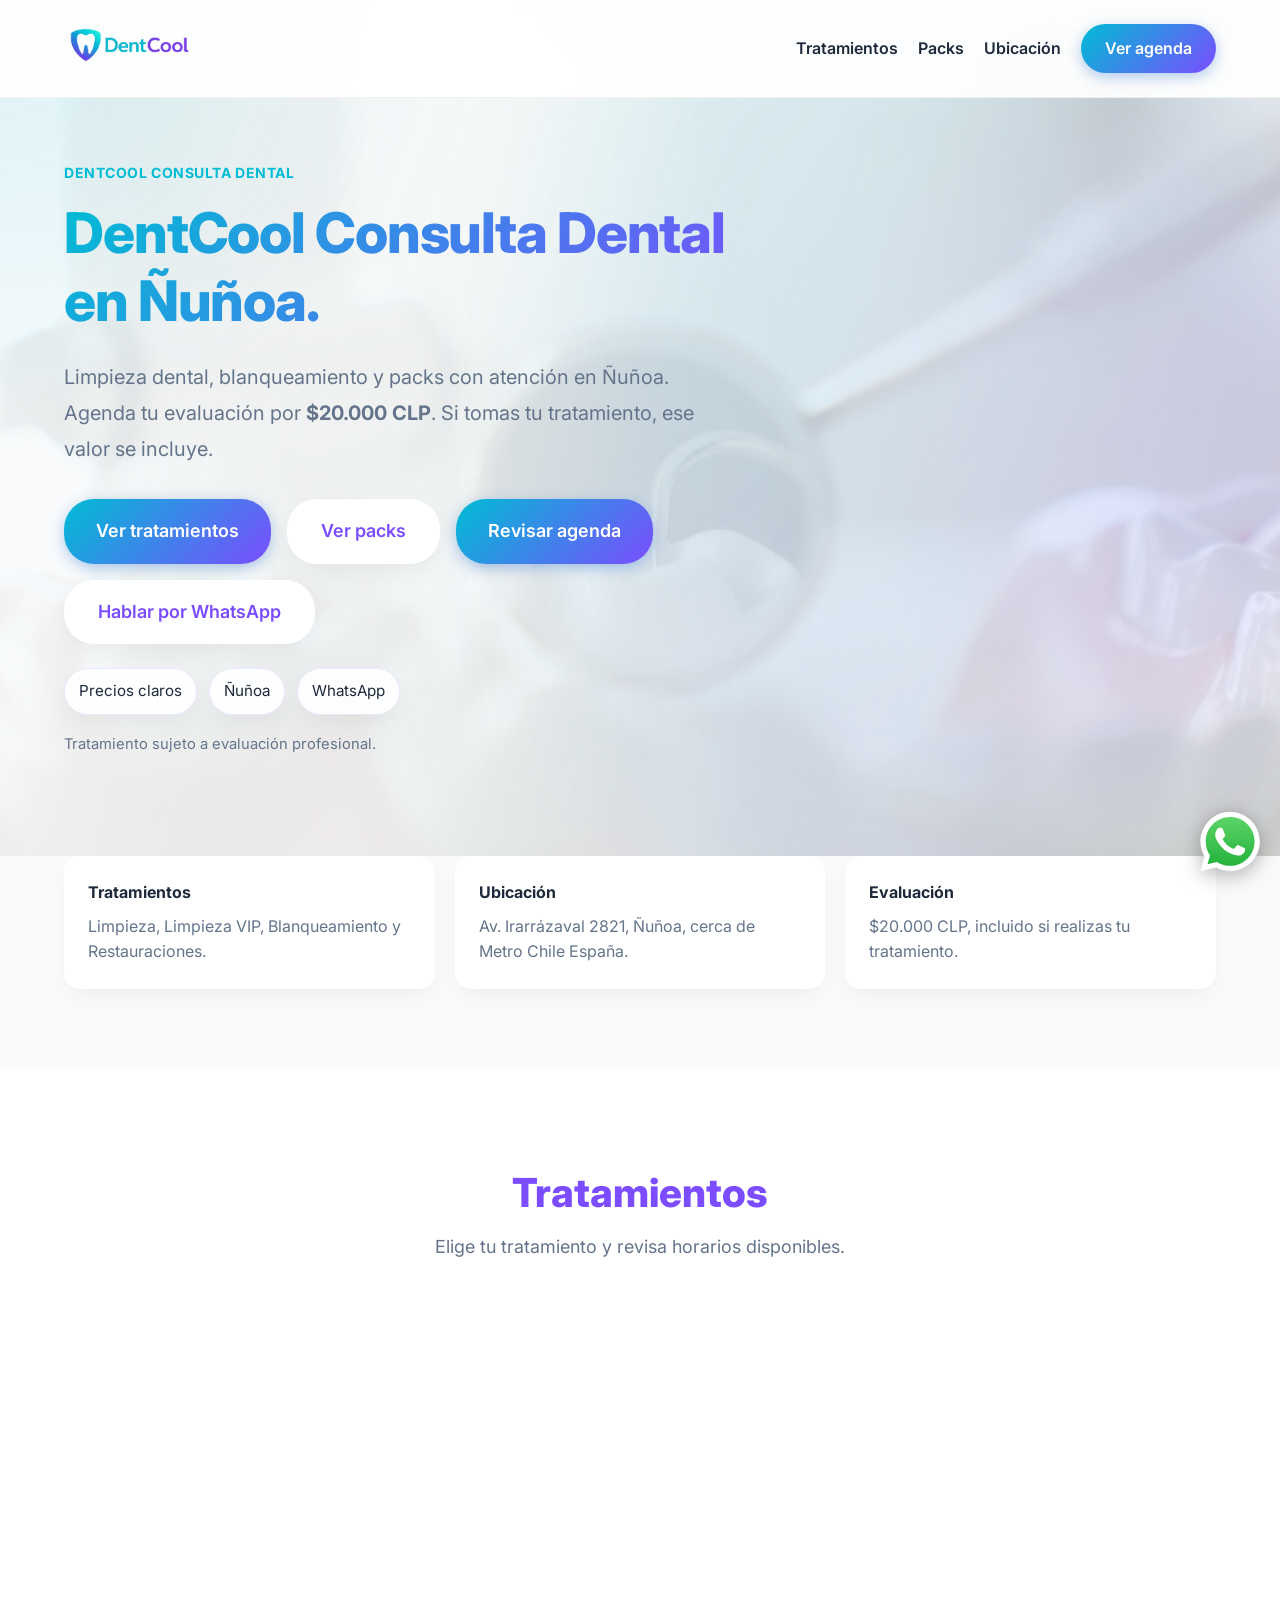
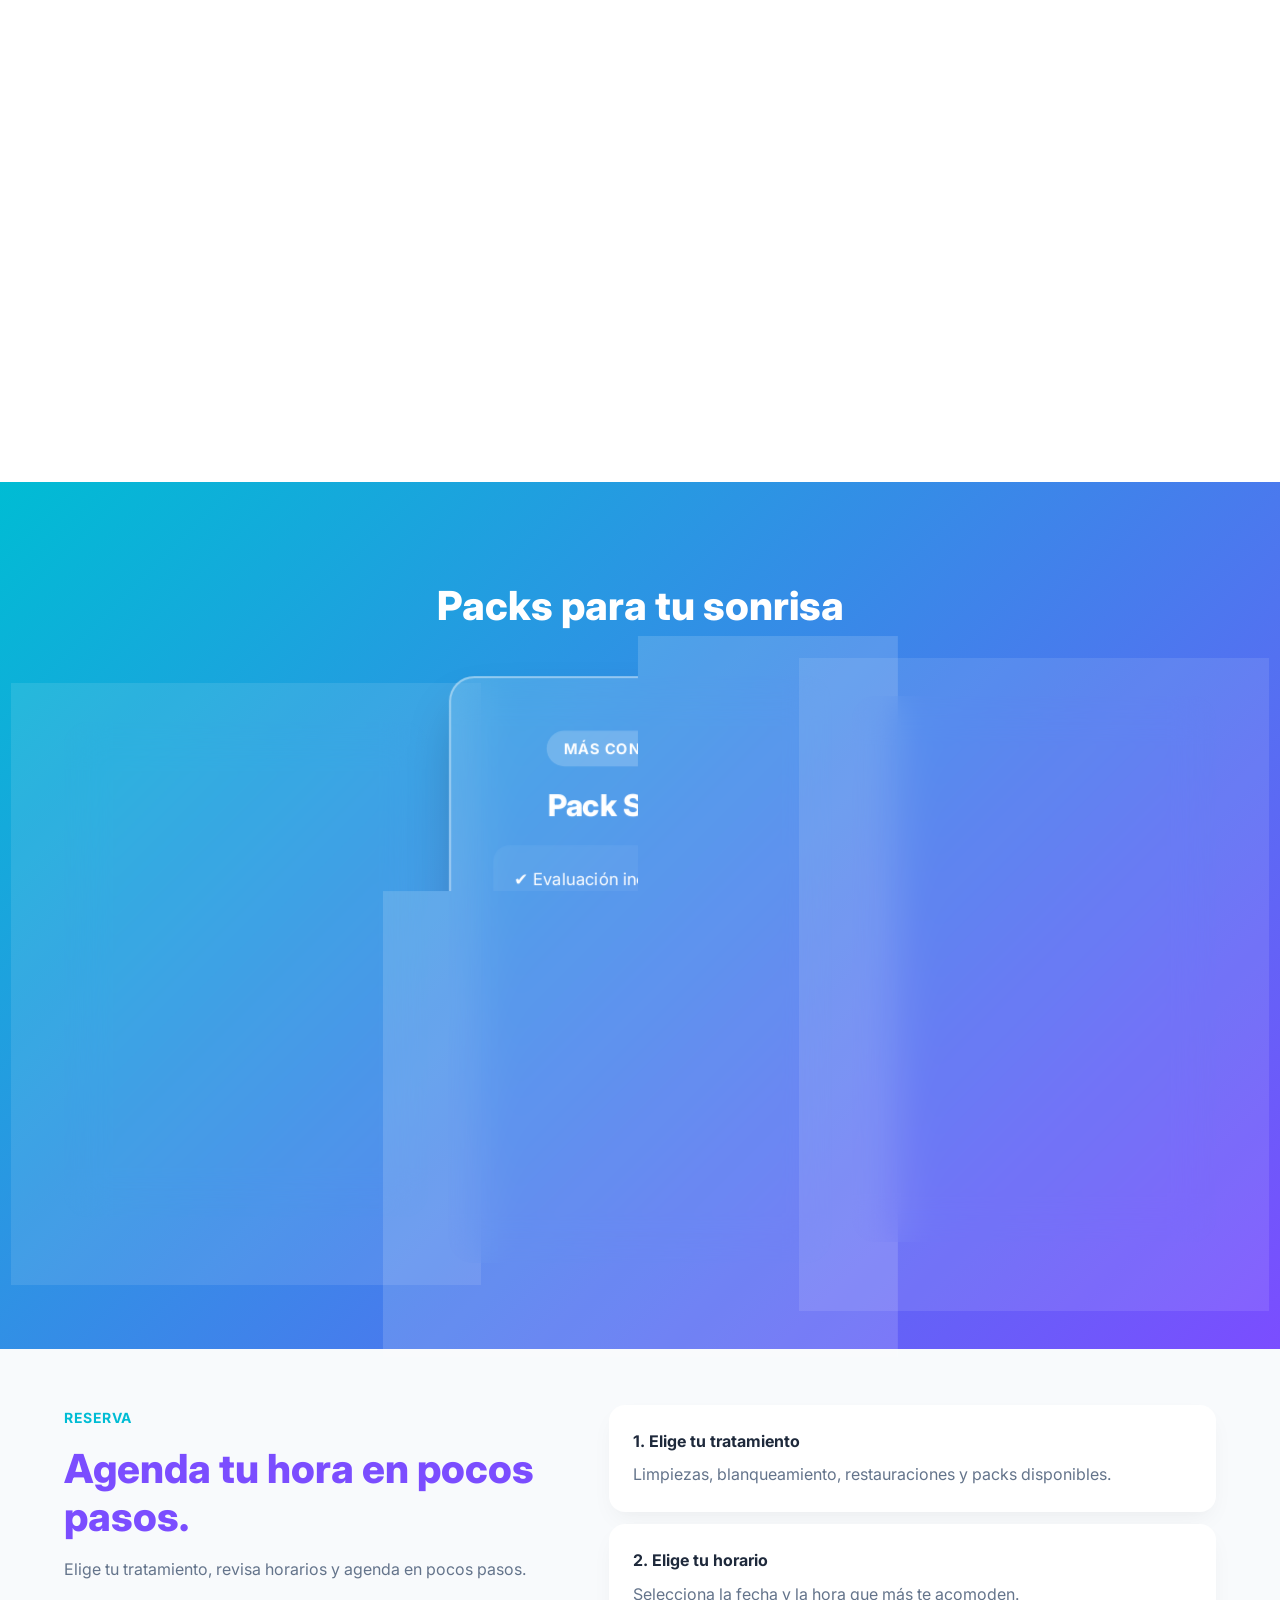
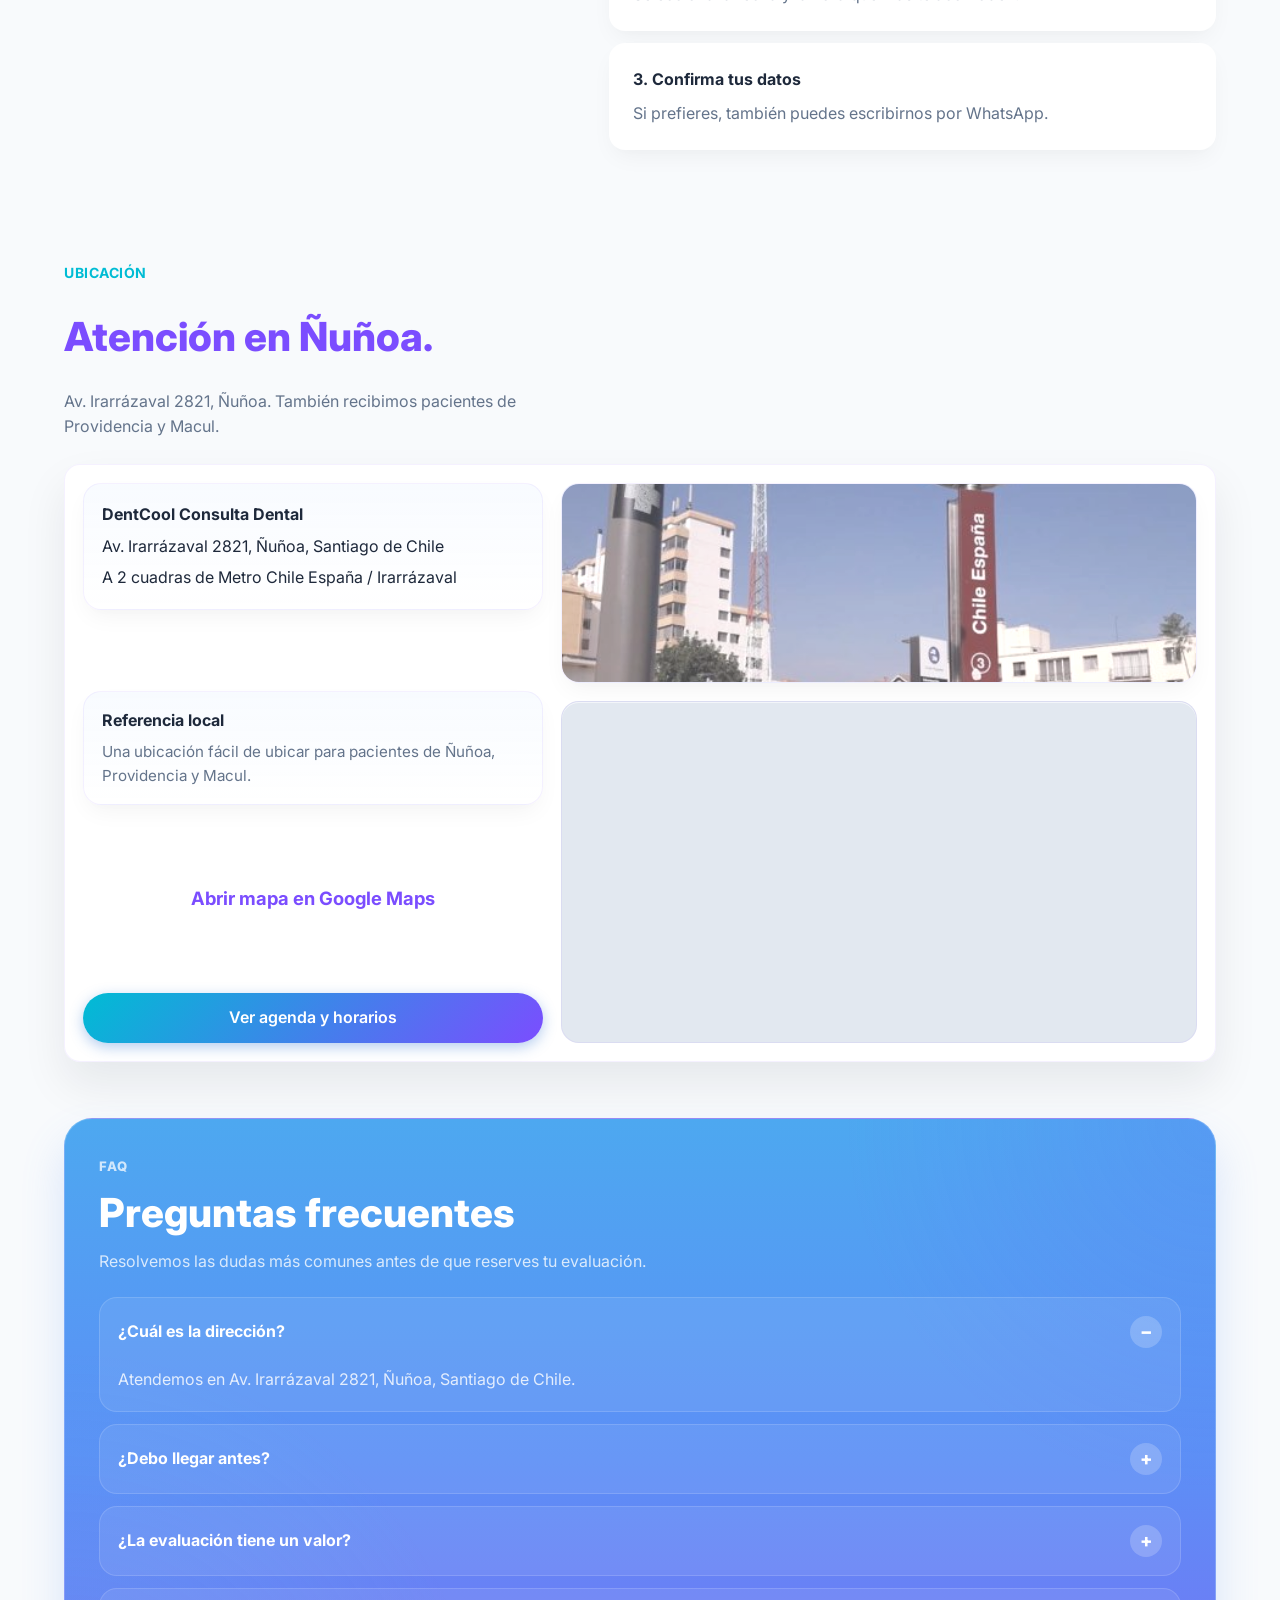
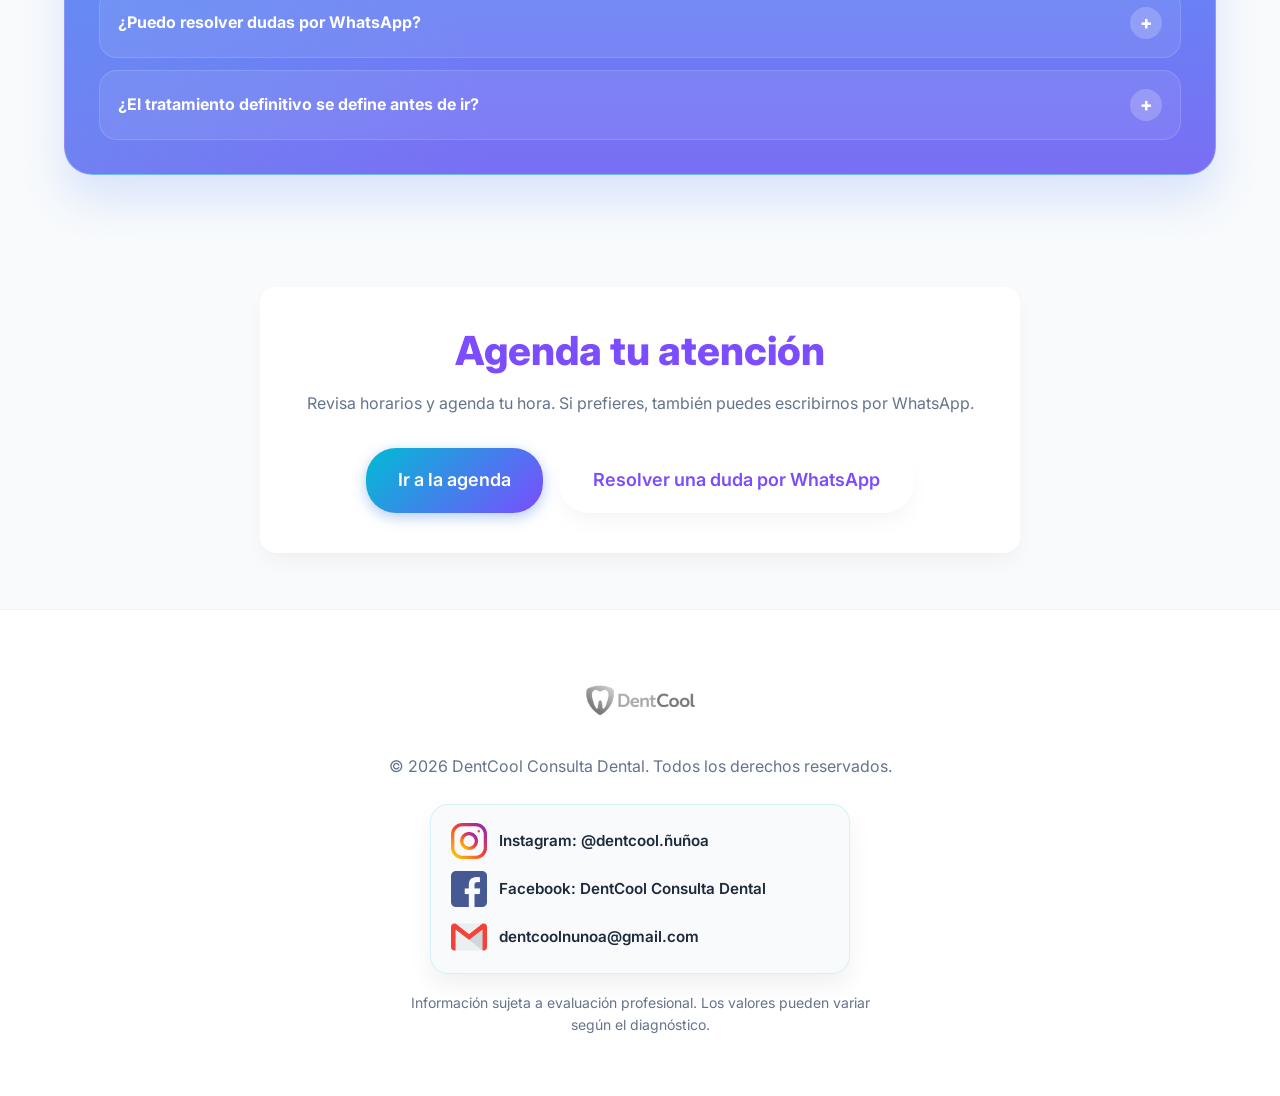
==== commit 7b4801c8: "Refine WhatsApp preset messages" ====
--- a/index.html
+++ b/index.html
@@ -63,7 +63,7 @@
                     <a href="#tratamientos" class="btn btn-primary btn-large">Ver tratamientos</a>
                     <a href="#pack-premium" class="btn btn-secondary btn-large">Ver packs</a>
                     <a href="agenda.html" class="btn btn-primary btn-large" data-track="schedule_click" data-track-label="hero_agenda">Revisar agenda</a>
-                    <a href="https://wa.me/56983633077?text=Hola%2C%20quiero%20cotizar%20un%20tratamiento%20o%20pack%20dental%20en%20DentCool." target="_blank" rel="noopener noreferrer" class="btn btn-secondary btn-large" data-track="whatsapp_click" data-track-label="hero_whatsapp">Hablar por WhatsApp</a>
+                    <a href="https://wa.me/56983633077?text=Hola%2C%20quiero%20m%C3%A1s%20informaci%C3%B3n%20sobre%20los%20tratamientos%20dentales%20en%20DentCool." target="_blank" rel="noopener noreferrer" class="btn btn-secondary btn-large" data-track="whatsapp_click" data-track-label="hero_whatsapp">Hablar por WhatsApp</a>
                 </div>
                 <div class="hero-proof">
                     <span>Precios claros</span>
@@ -315,7 +315,7 @@
                 <p>Revisa horarios y agenda tu hora. Si prefieres, también puedes escribirnos por WhatsApp.</p>
                 <div class="contact-cta-group">
                     <a href="agenda.html" class="btn btn-primary btn-large" data-track="schedule_click" data-track-label="bottom_agenda">Ir a la agenda</a>
-                    <a href="https://wa.me/56983633077?text=Hola%2C%20quiero%20resolver%20una%20duda%20sobre%20un%20tratamiento%20o%20pack%20en%20DentCool." target="_blank" rel="noopener noreferrer" class="btn btn-secondary btn-large" data-track="whatsapp_click" data-track-label="bottom_whatsapp">Resolver una duda por WhatsApp</a>
+                    <a href="https://wa.me/56983633077?text=Hola%2C%20quiero%20m%C3%A1s%20informaci%C3%B3n%20sobre%20los%20tratamientos%20dentales%20en%20DentCool." target="_blank" rel="noopener noreferrer" class="btn btn-secondary btn-large" data-track="whatsapp_click" data-track-label="bottom_whatsapp">Resolver una duda por WhatsApp</a>
                 </div>
             </div>
         </div>
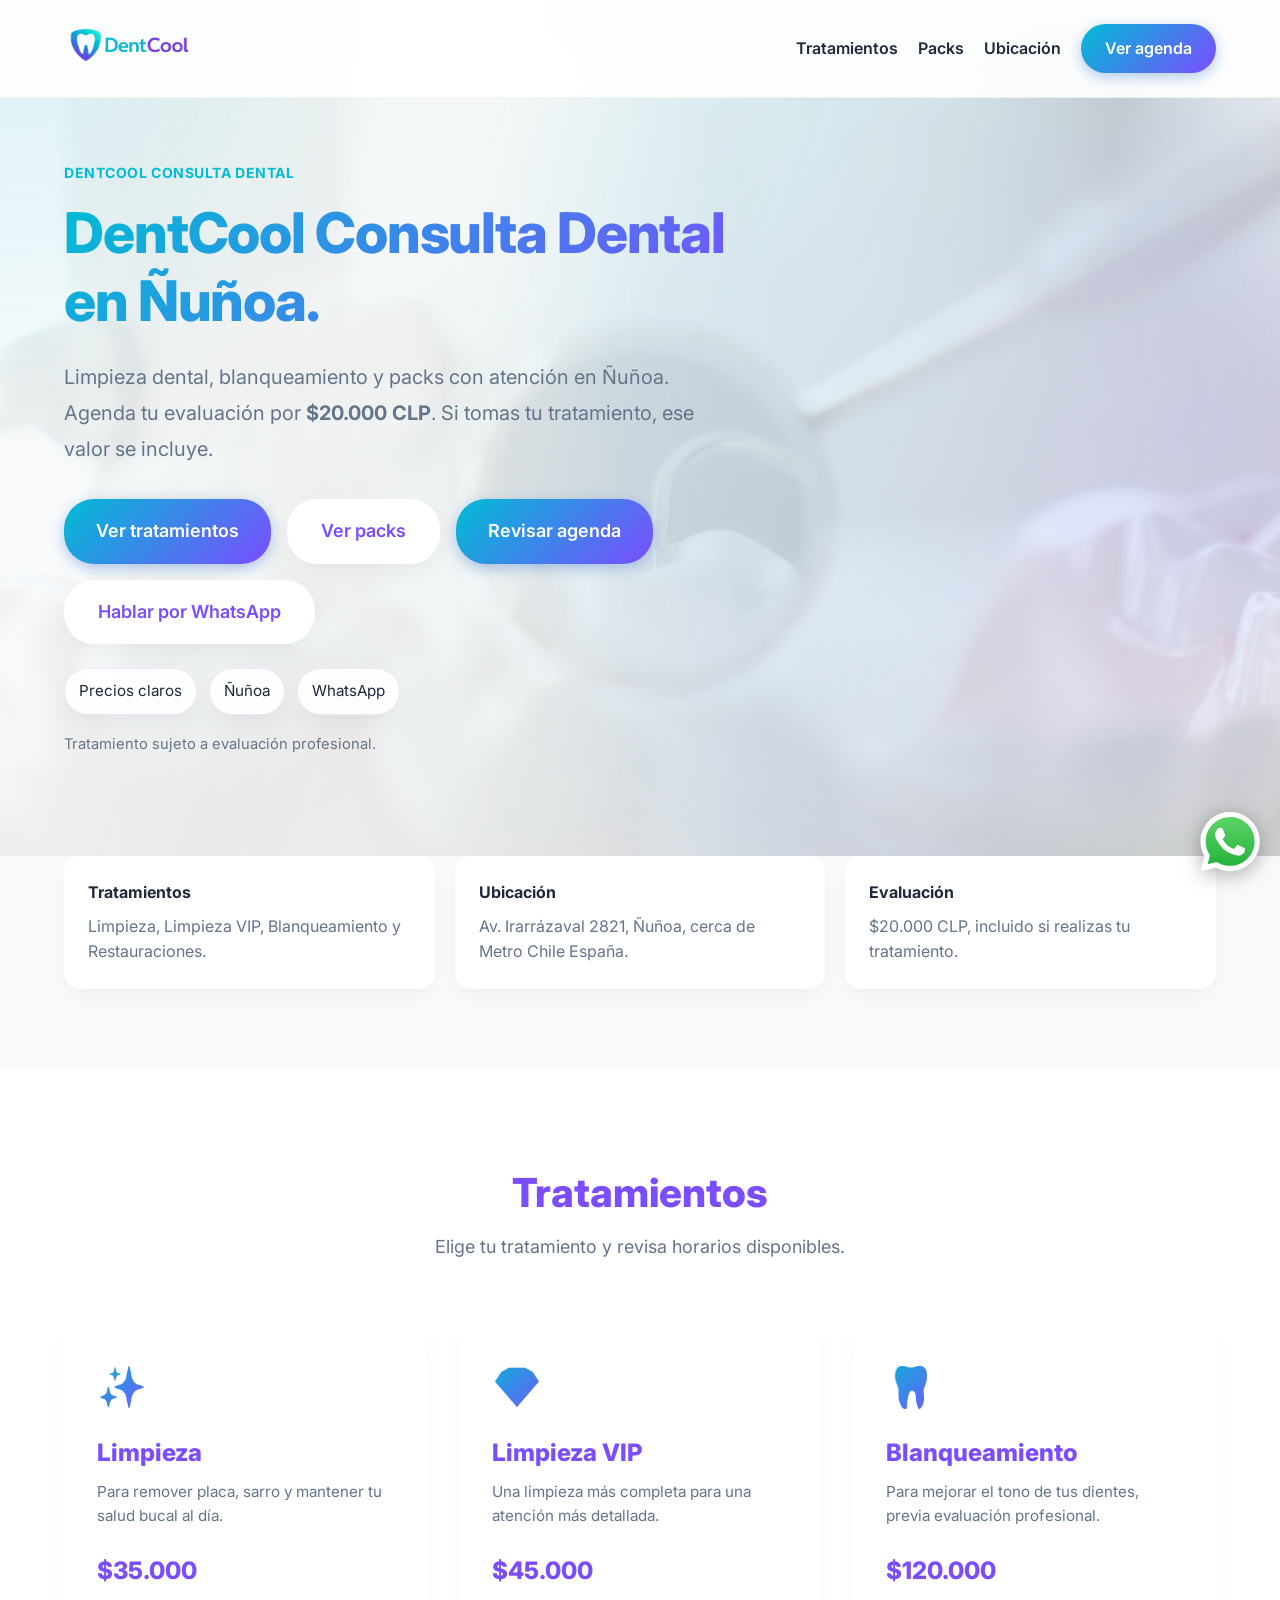
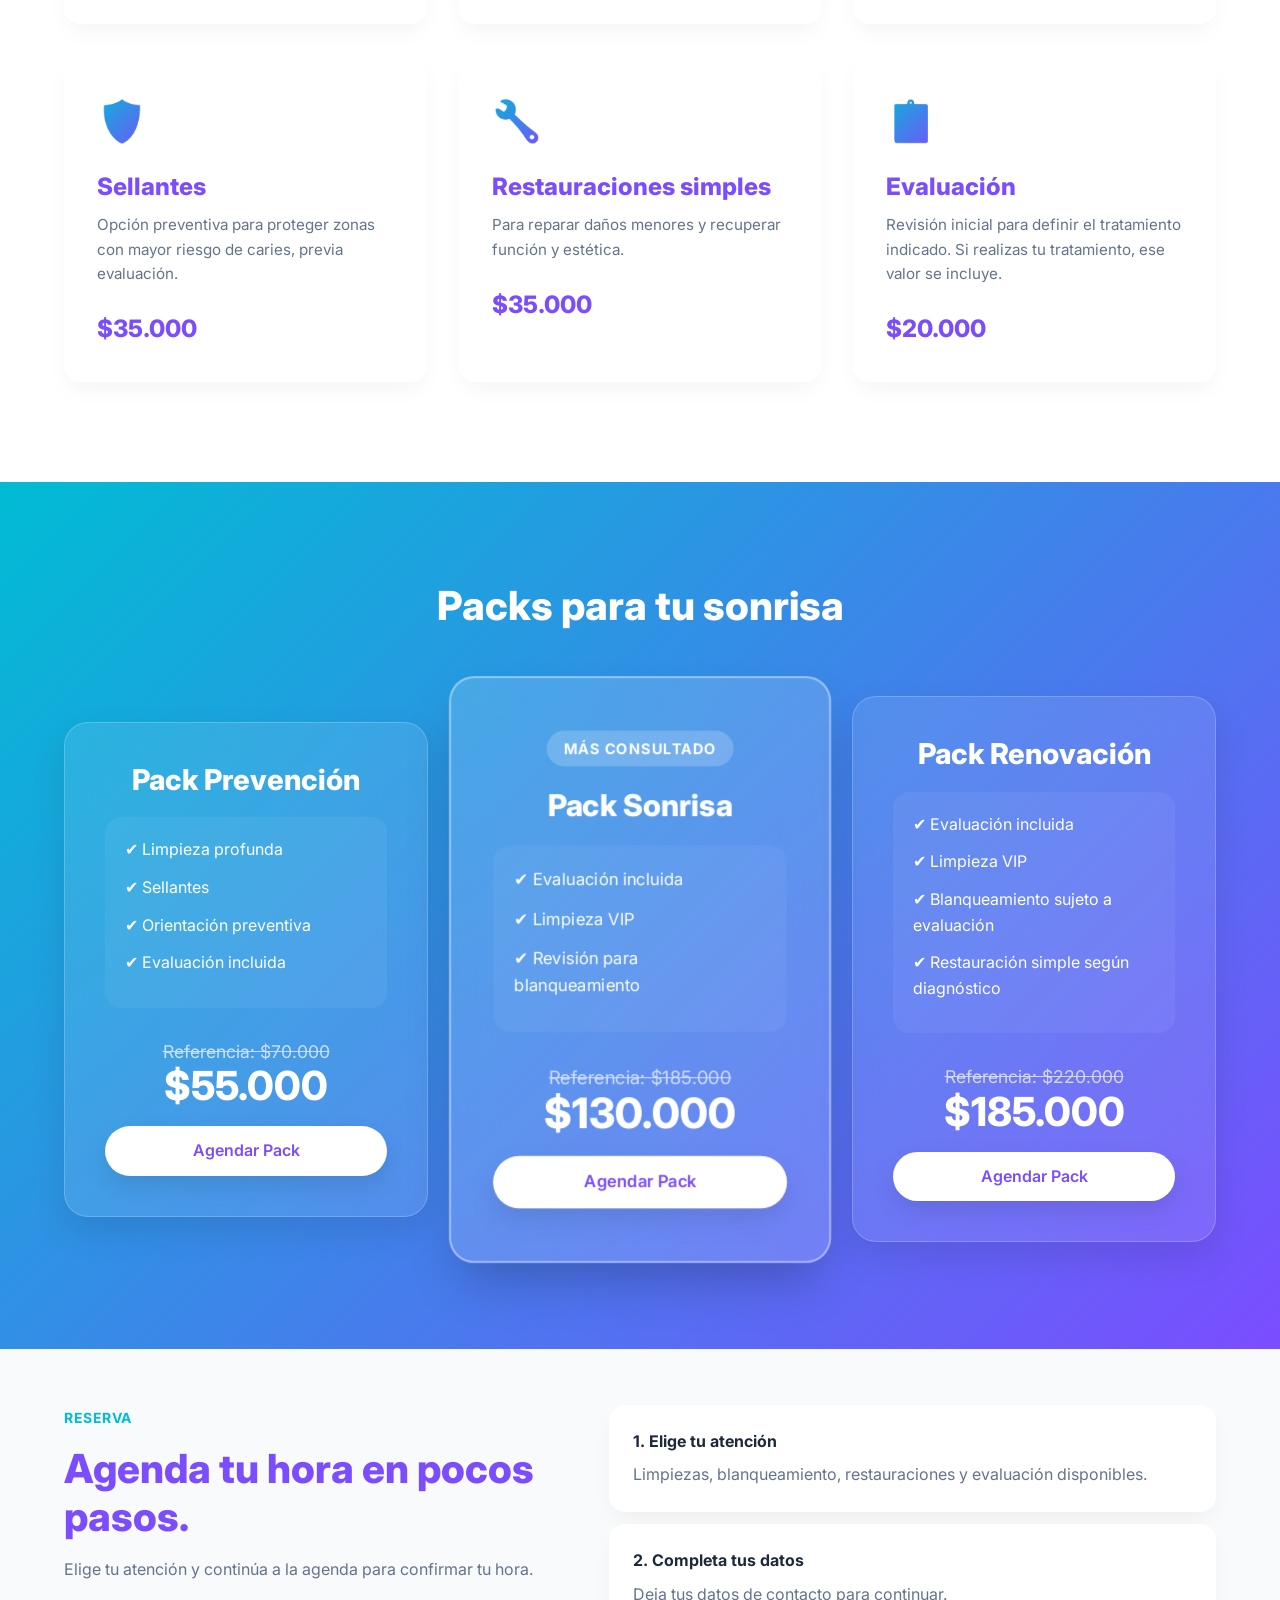
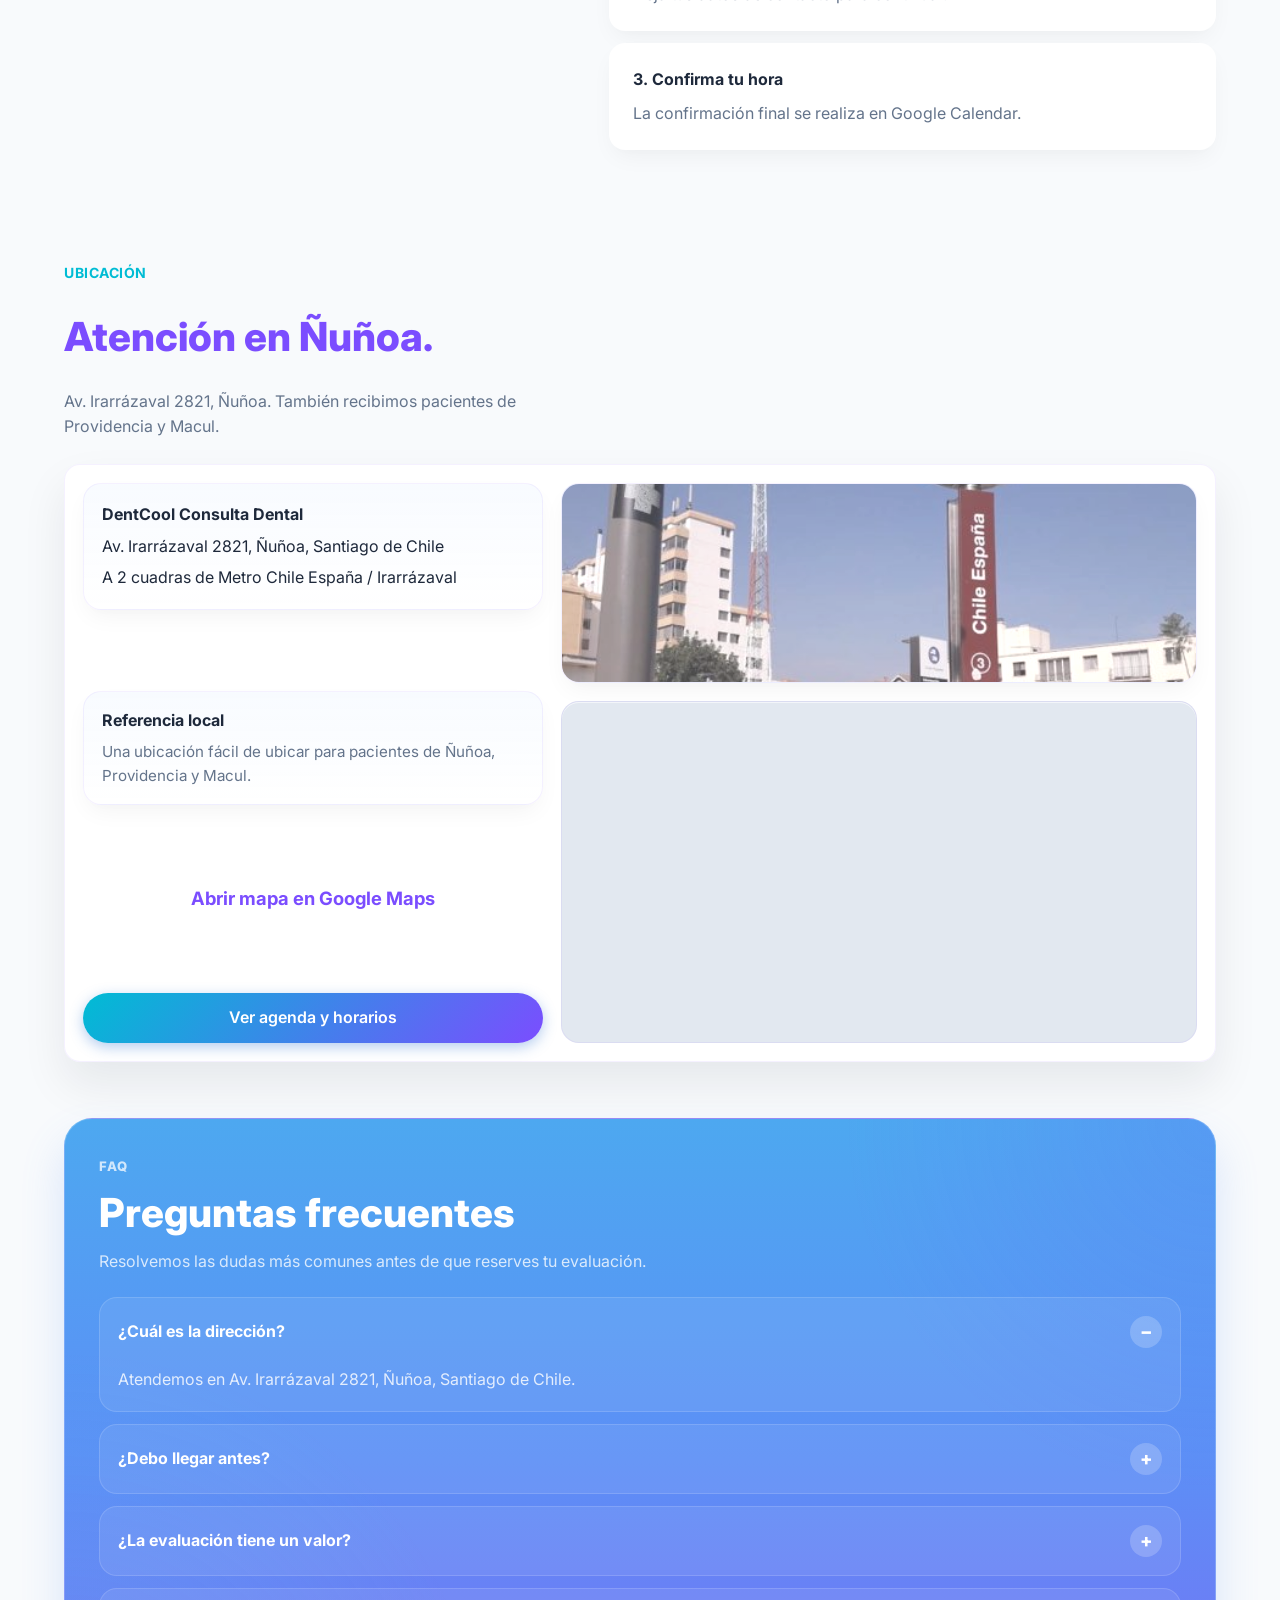
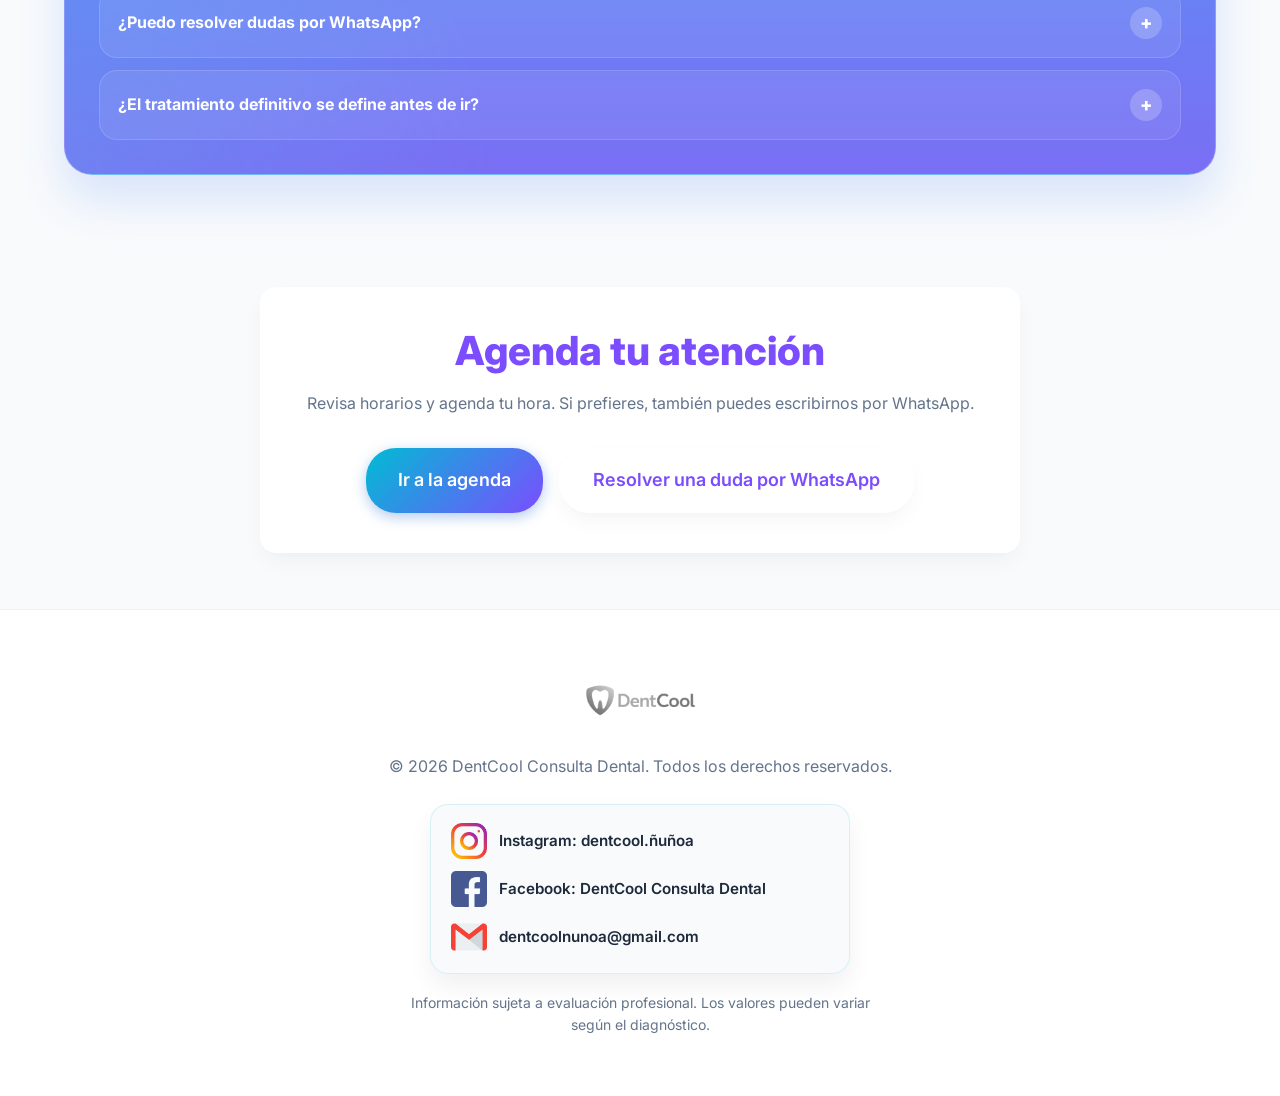
==== commit 5066183f: "Simplify booking flow copy and compact agenda form" ====
--- a/index.html
+++ b/index.html
@@ -210,20 +210,20 @@
             <div class="funnel-copy">
                 <div class="section-eyebrow">Reserva</div>
                 <h2>Agenda tu hora en pocos pasos.</h2>
-                <p>Elige tu tratamiento, revisa horarios y agenda en pocos pasos.</p>
+                <p>Elige tu atención y continúa a la agenda para confirmar tu hora.</p>
             </div>
             <div class="funnel-steps">
                 <div class="funnel-step">
-                    <strong>1. Elige tu tratamiento</strong>
-                    <span>Limpiezas, blanqueamiento, restauraciones y packs disponibles.</span>
+                    <strong>1. Elige tu atención</strong>
+                    <span>Limpiezas, blanqueamiento, restauraciones y evaluación disponibles.</span>
                 </div>
                 <div class="funnel-step">
-                    <strong>2. Elige tu horario</strong>
-                    <span>Selecciona la fecha y la hora que más te acomoden.</span>
+                    <strong>2. Completa tus datos</strong>
+                    <span>Deja tus datos de contacto para continuar.</span>
                 </div>
                 <div class="funnel-step">
-                    <strong>3. Confirma tus datos</strong>
-                    <span>Si prefieres, también puedes escribirnos por WhatsApp.</span>
+                    <strong>3. Confirma tu hora</strong>
+                    <span>La confirmación final se realiza en Google Calendar.</span>
                 </div>
             </div>
         </div>
@@ -330,7 +330,7 @@
             <div class="footer-socials" aria-label="Canales de contacto DentCool">
                 <a href="https://www.instagram.com/dentcool.nunoa/" target="_blank" rel="noopener noreferrer" class="footer-social-item footer-social-link">
                     <img src="instagram_icon.png" alt="" class="footer-social-icon">
-                    <span>Instagram: @dentcool.ñuñoa</span>
+                    <span>Instagram: dentcool.ñuñoa</span>
                 </a>
                 <a href="https://www.facebook.com/profile.php?id=61588944269361" target="_blank" rel="noopener noreferrer" class="footer-social-item footer-social-link">
                     <img src="facebook_icon.png" alt="" class="footer-social-icon">
--- a/css/styles.css
+++ b/css/styles.css
@@ -851,6 +851,13 @@
     margin-top: 14px;
 }
 
+.agenda-hero-cta-row {
+    display: flex;
+    flex-wrap: wrap;
+    gap: 12px;
+    margin-top: 20px;
+}
+
 .agenda-signal {
     display: inline-flex;
     align-items: center;
@@ -964,6 +971,7 @@
     grid-template-columns: minmax(0, 1fr) minmax(0, 0.92fr);
     gap: 24px;
     margin-top: 24px;
+    align-items: start;
 }
 
 .booking-visual-panel,
@@ -1049,6 +1057,7 @@
 .booking-future-hidden,
 .booking-field-future-hidden {
     display: none;
+    visibility: hidden;
 }
 
 .booking-select,
@@ -1735,7 +1744,8 @@
     .hero-actions,
     .contact-cta-group,
     .booking-placeholder-actions,
-    .agenda-hero-signals {
+    .agenda-hero-signals,
+    .agenda-hero-cta-row {
         flex-direction: column;
         align-items: stretch;
     }
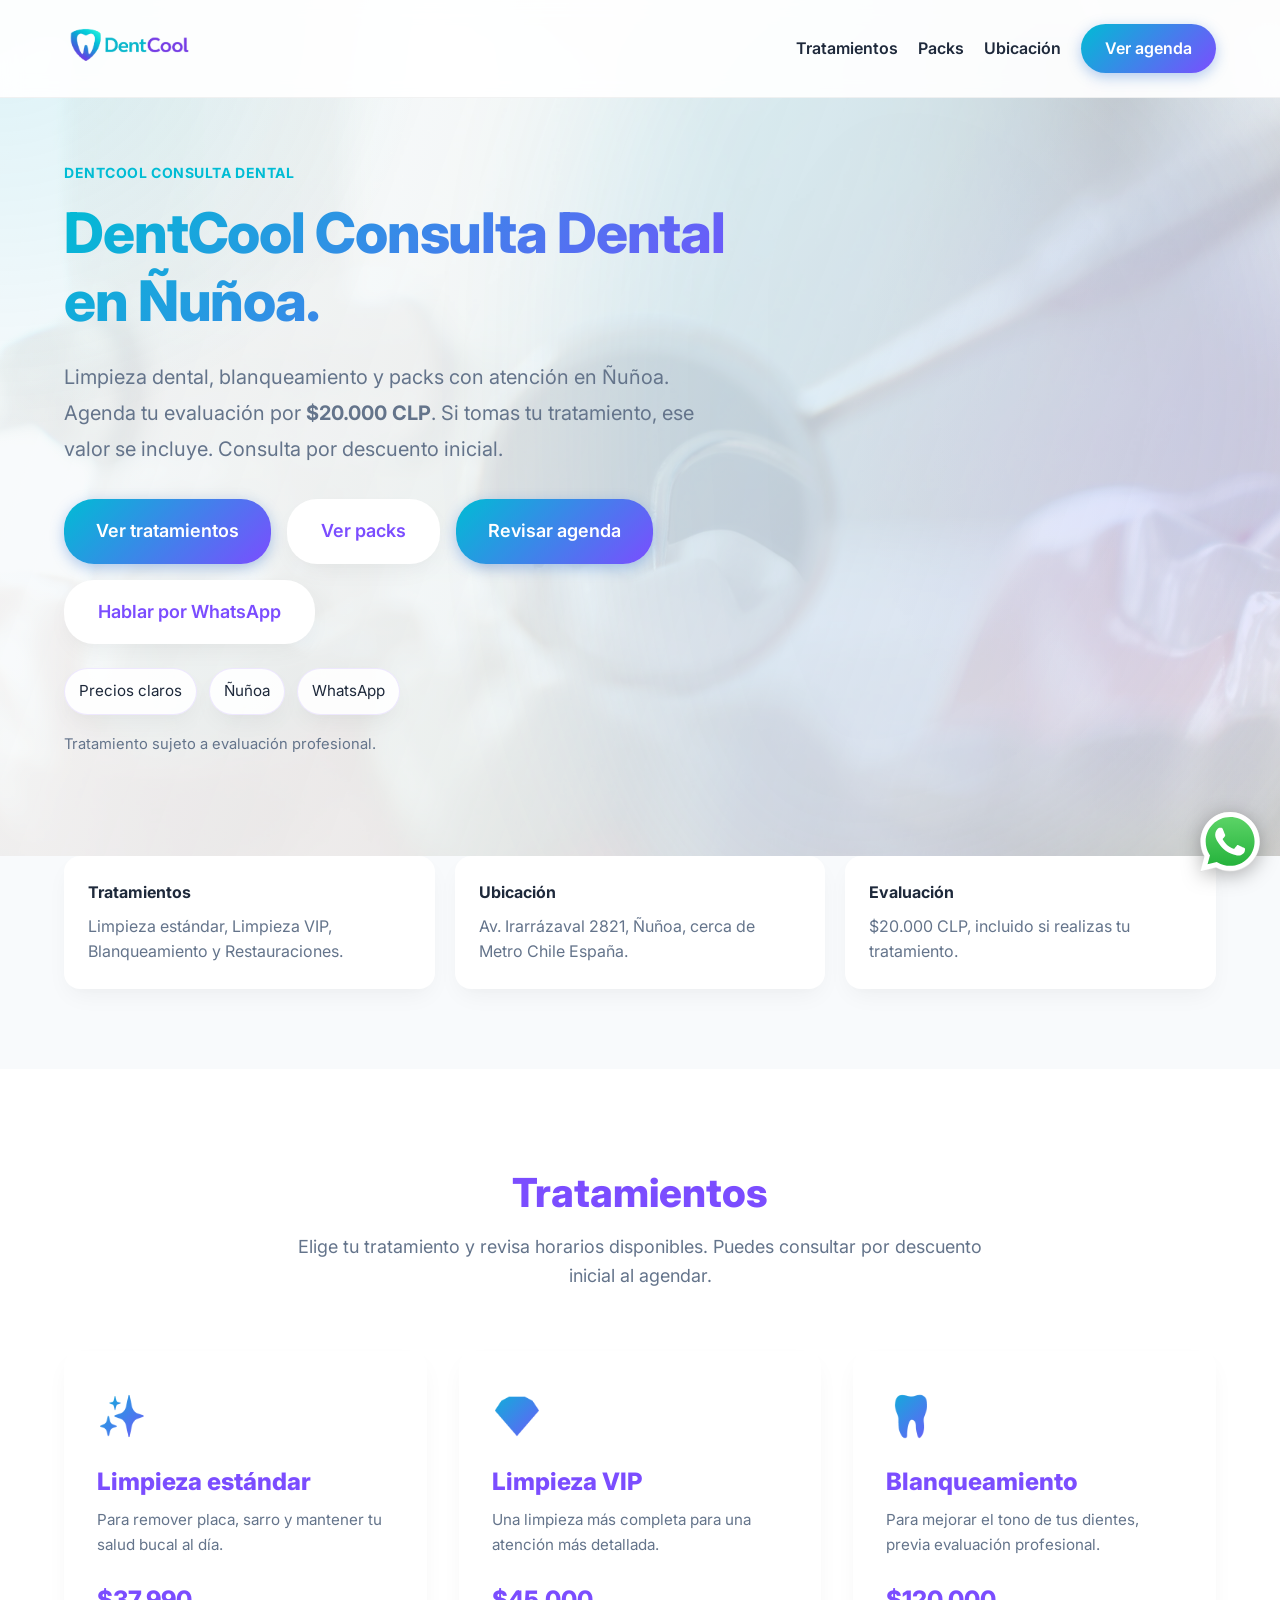
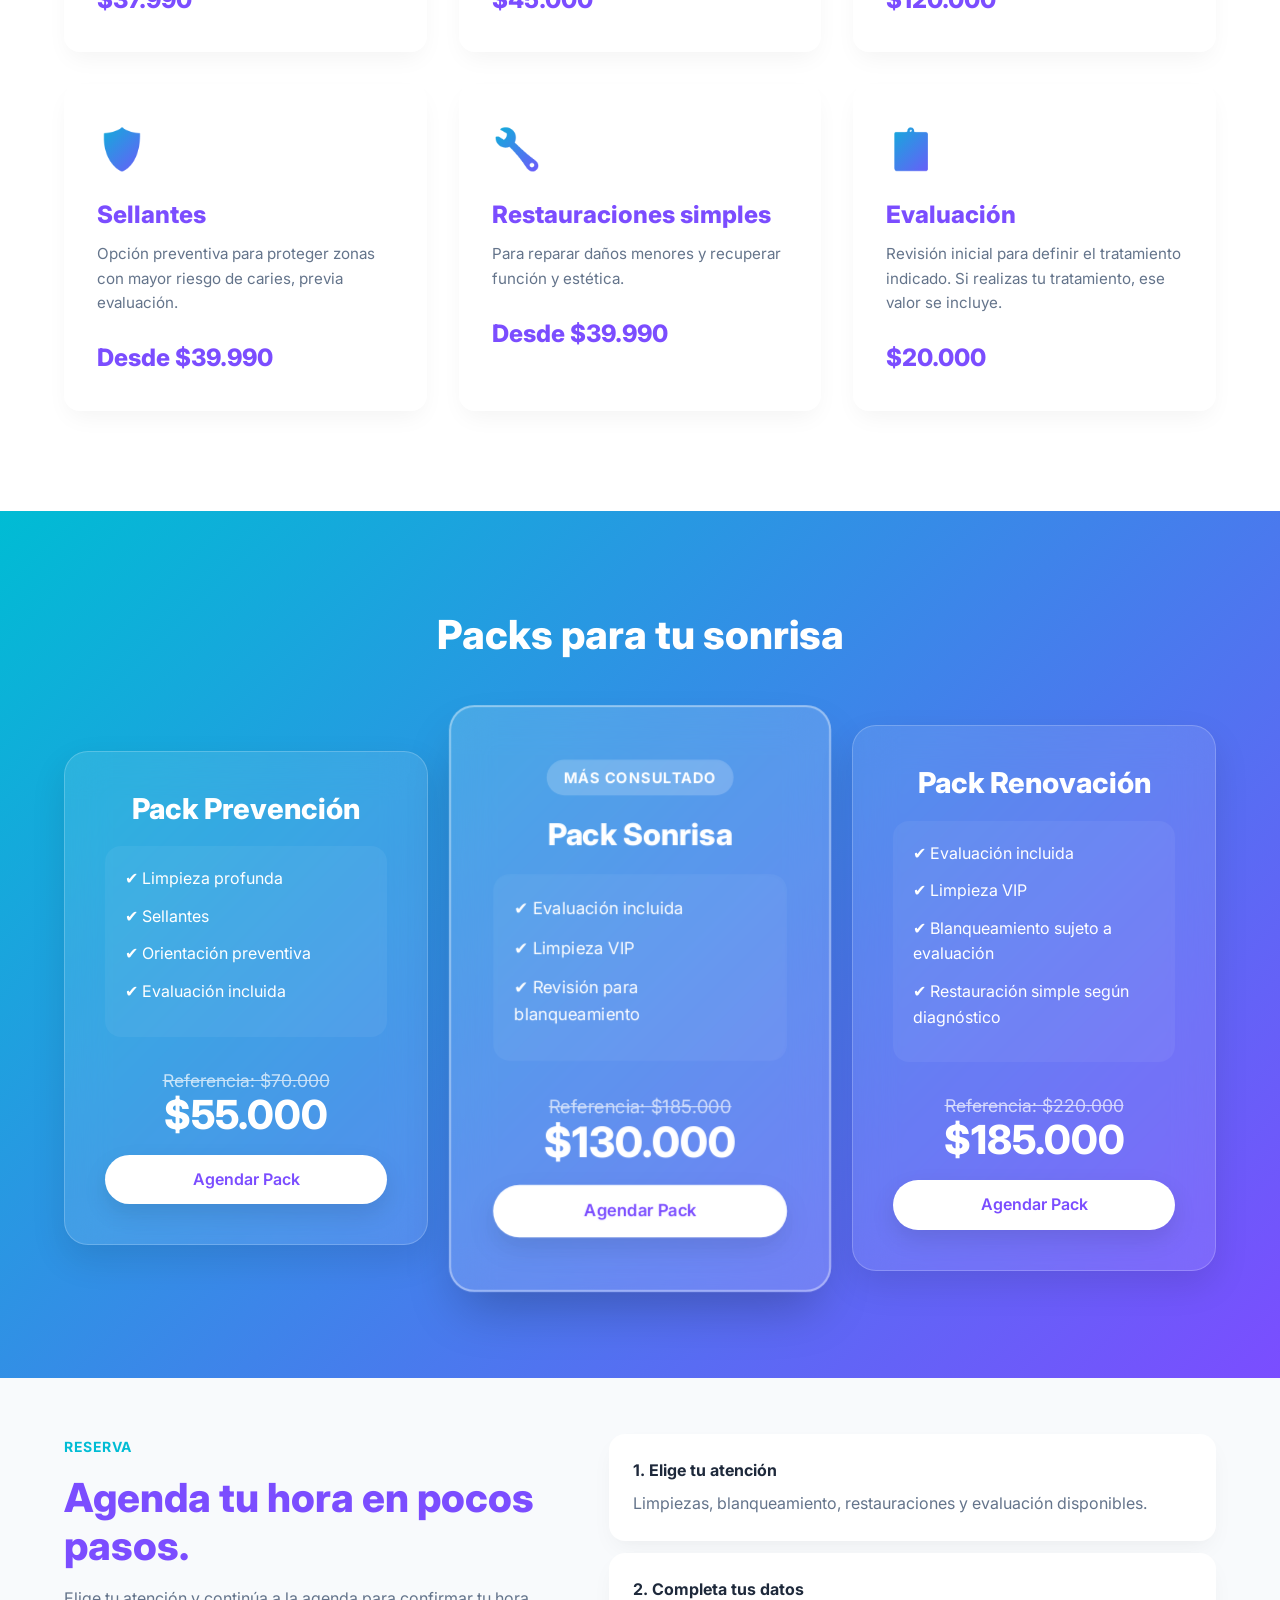
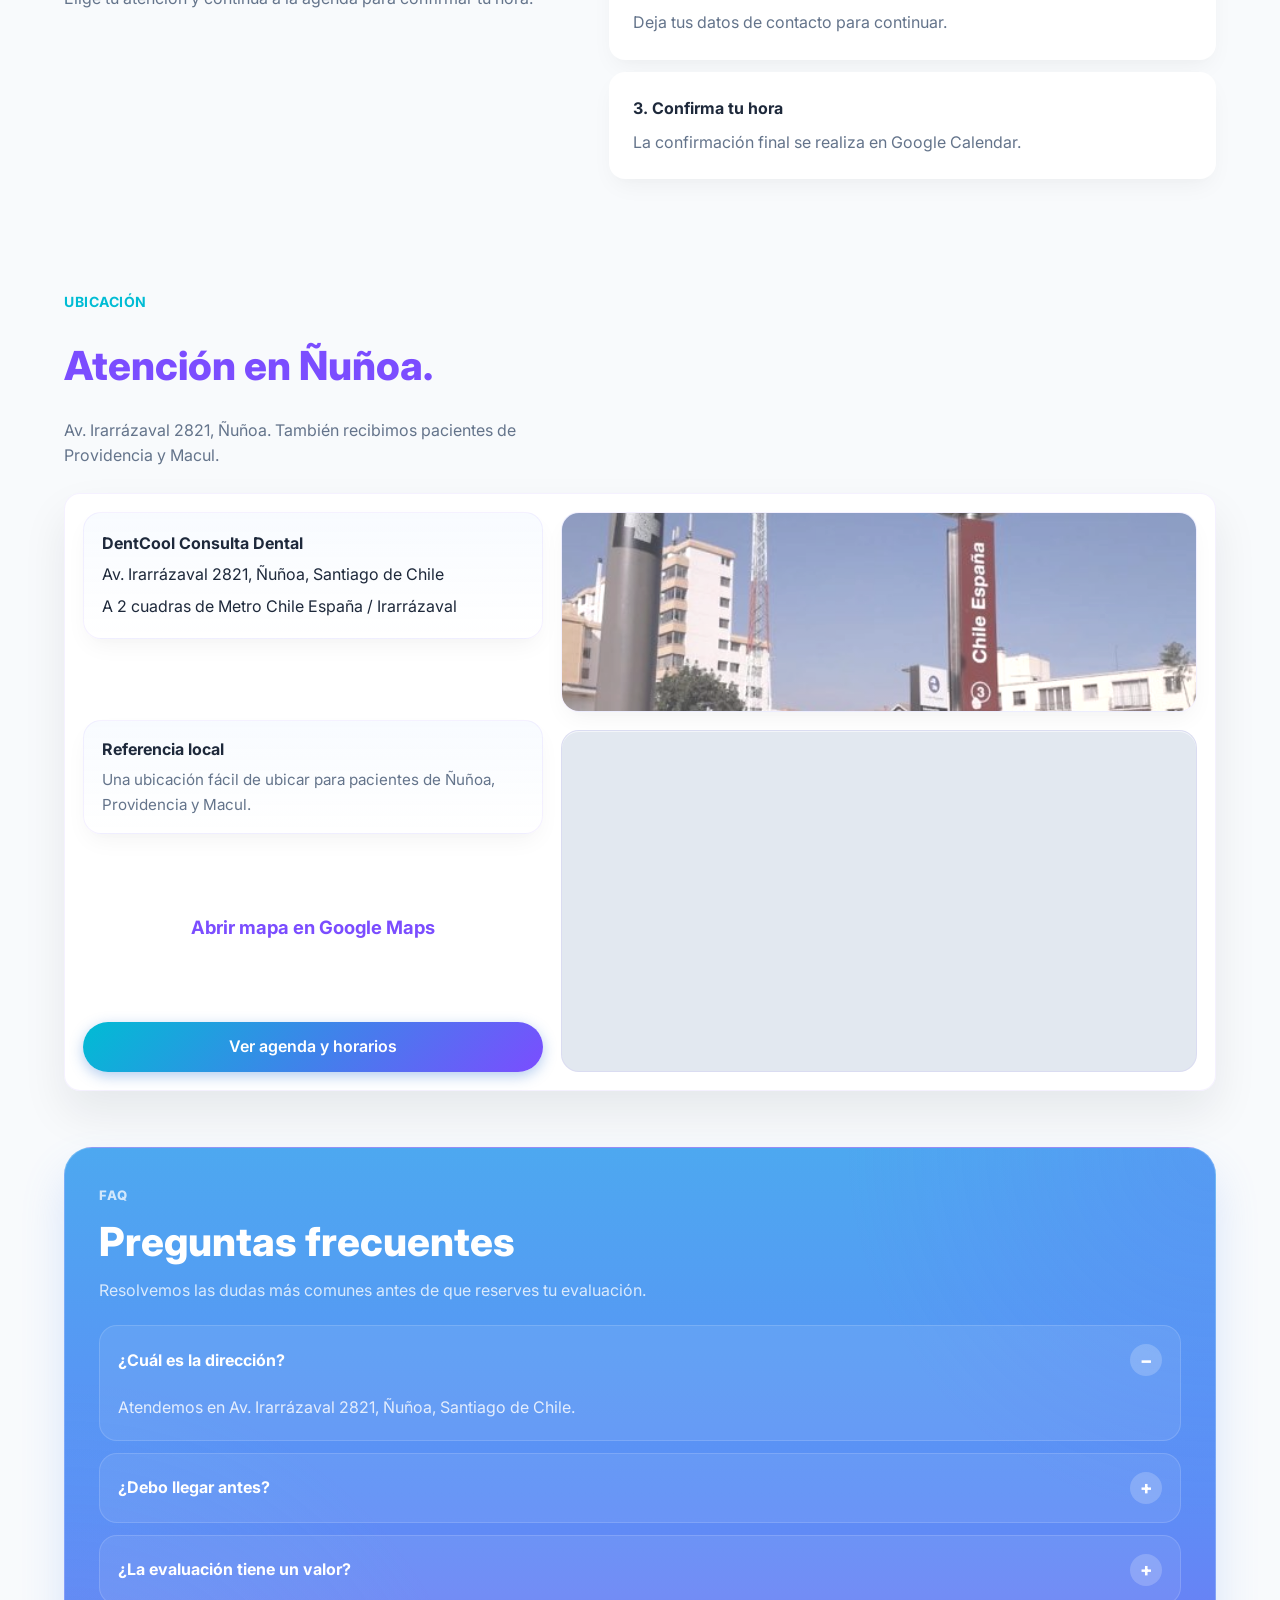
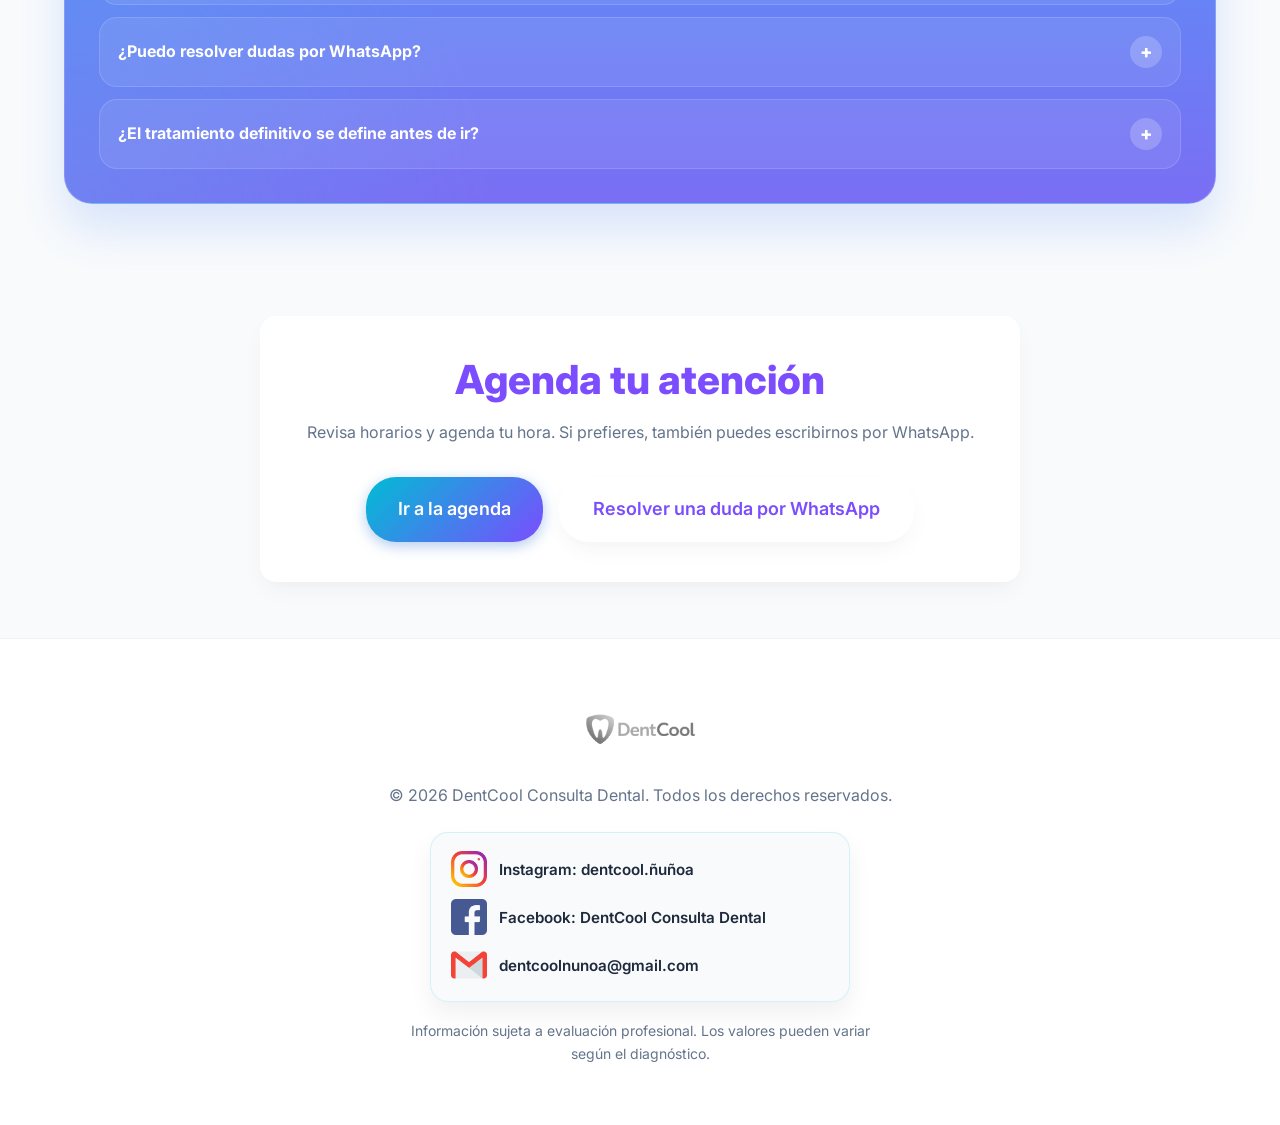
==== commit 10683b4a: "Update treatment pricing" ====
--- a/index.html
+++ b/index.html
@@ -13,12 +13,6 @@
 
     <link rel="stylesheet" href="css/styles.css?v=20260503b">
 
-    <!--
-        Meta Pixel placeholder.
-        Cuando exista el Pixel real, reemplazar TU_PIXEL_ID_AQUI y descomentar este bloque.
-        El tracking defensivo del sitio ya vive en js/script.js y no falla si fbq no existe.
-    -->
-    <!--
     <script>
     !function(f,b,e,v,n,t,s)
     {if(f.fbq)return;n=f.fbq=function(){n.callMethod?
@@ -28,13 +22,12 @@
     t.src=v;s=b.getElementsByTagName(e)[0];
     s.parentNode.insertBefore(t,s)}(window, document,'script',
     'https://connect.facebook.net/en_US/fbevents.js');
-    fbq('init', 'TU_PIXEL_ID_AQUI');
+    fbq('init', '2154763995097855');
     fbq('track', 'PageView');
     </script>
     <noscript><img height="1" width="1" style="display:none"
-    src="https://www.facebook.com/tr?id=TU_PIXEL_ID_AQUI&ev=PageView&noscript=1"
+    src="https://www.facebook.com/tr?id=2154763995097855&ev=PageView&noscript=1"
     /></noscript>
-    -->
 </head>
 <body data-page="home">
     <header class="header">
@@ -58,7 +51,7 @@
             <div class="hero-content">
                 <div class="eyebrow">DentCool Consulta Dental</div>
                 <h1 class="hero-title">DentCool Consulta Dental en Ñuñoa.</h1>
-                <p class="hero-subtitle">Limpieza dental, blanqueamiento y packs con atención en Ñuñoa. Agenda tu evaluación por <strong>$20.000 CLP</strong>. Si tomas tu tratamiento, ese valor se incluye.</p>
+                <p class="hero-subtitle">Limpieza dental, blanqueamiento y packs con atención en Ñuñoa. Agenda tu evaluación por <strong>$20.000 CLP</strong>. Si tomas tu tratamiento, ese valor se incluye. Consulta por descuento inicial.</p>
                 <div class="hero-actions">
                     <a href="#tratamientos" class="btn btn-primary btn-large">Ver tratamientos</a>
                     <a href="#pack-premium" class="btn btn-secondary btn-large">Ver packs</a>
@@ -80,7 +73,7 @@
         <div class="container trust-strip-grid">
             <div class="trust-item">
                 <strong>Tratamientos</strong>
-                <span>Limpieza, Limpieza VIP, Blanqueamiento y Restauraciones.</span>
+                <span>Limpieza estándar, Limpieza VIP, Blanqueamiento y Restauraciones.</span>
             </div>
             <div class="trust-item">
                 <strong>Ubicación</strong>
@@ -97,15 +90,15 @@
         <div class="container">
             <div class="section-header">
                 <h2>Tratamientos</h2>
-                <p>Elige tu tratamiento y revisa horarios disponibles.</p>
+                <p>Elige tu tratamiento y revisa horarios disponibles. Puedes consultar por descuento inicial al agendar.</p>
             </div>
 
             <div class="treatments-grid">
                 <a href="agenda.html?servicio=limpieza" class="treatment-card" data-track="schedule_click" data-track-label="card_limpieza">
                     <div class="card-icon">✨</div>
-                    <h3>Limpieza</h3>
+                    <h3>Limpieza estándar</h3>
                     <p class="card-desc">Para remover placa, sarro y mantener tu salud bucal al día.</p>
-                    <div class="card-price">$35.000</div>
+                    <div class="card-price">$37.990</div>
                 </a>
                 <a href="agenda.html?servicio=limpieza-vip" class="treatment-card" data-track="schedule_click" data-track-label="card_limpieza_vip">
                     <div class="card-icon">💎</div>
@@ -123,13 +116,13 @@
                     <div class="card-icon">🛡️</div>
                     <h3>Sellantes</h3>
                     <p class="card-desc">Opción preventiva para proteger zonas con mayor riesgo de caries, previa evaluación.</p>
-                    <div class="card-price">$35.000</div>
+                    <div class="card-price">Desde $39.990</div>
                 </a>
                 <a href="agenda.html?servicio=restauraciones" class="treatment-card" data-track="schedule_click" data-track-label="card_restauraciones">
                     <div class="card-icon">🔧</div>
                     <h3>Restauraciones simples</h3>
                     <p class="card-desc">Para reparar daños menores y recuperar función y estética.</p>
-                    <div class="card-price">$35.000</div>
+                    <div class="card-price">Desde $39.990</div>
                 </a>
                 <a href="agenda.html?servicio=evaluacion" class="treatment-card" data-track="schedule_click" data-track-label="card_evaluacion">
                     <div class="card-icon">📋</div>
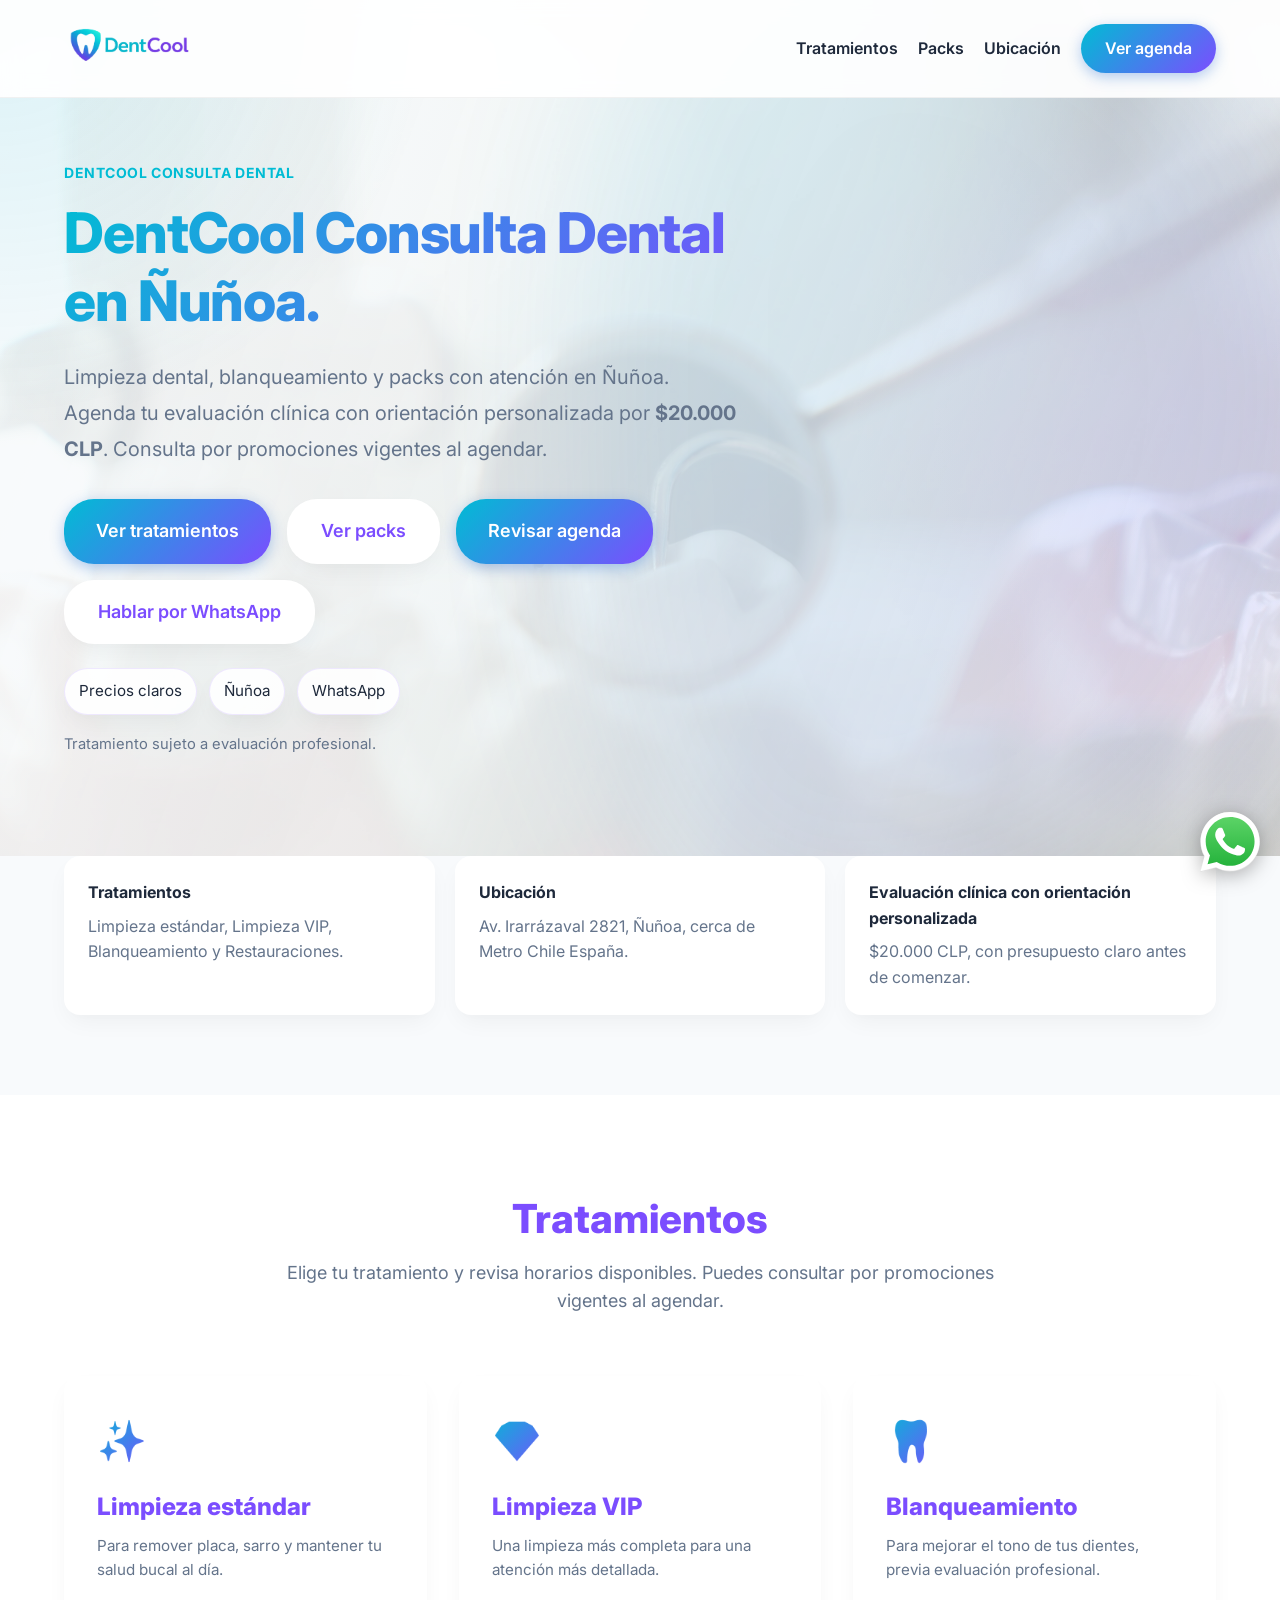
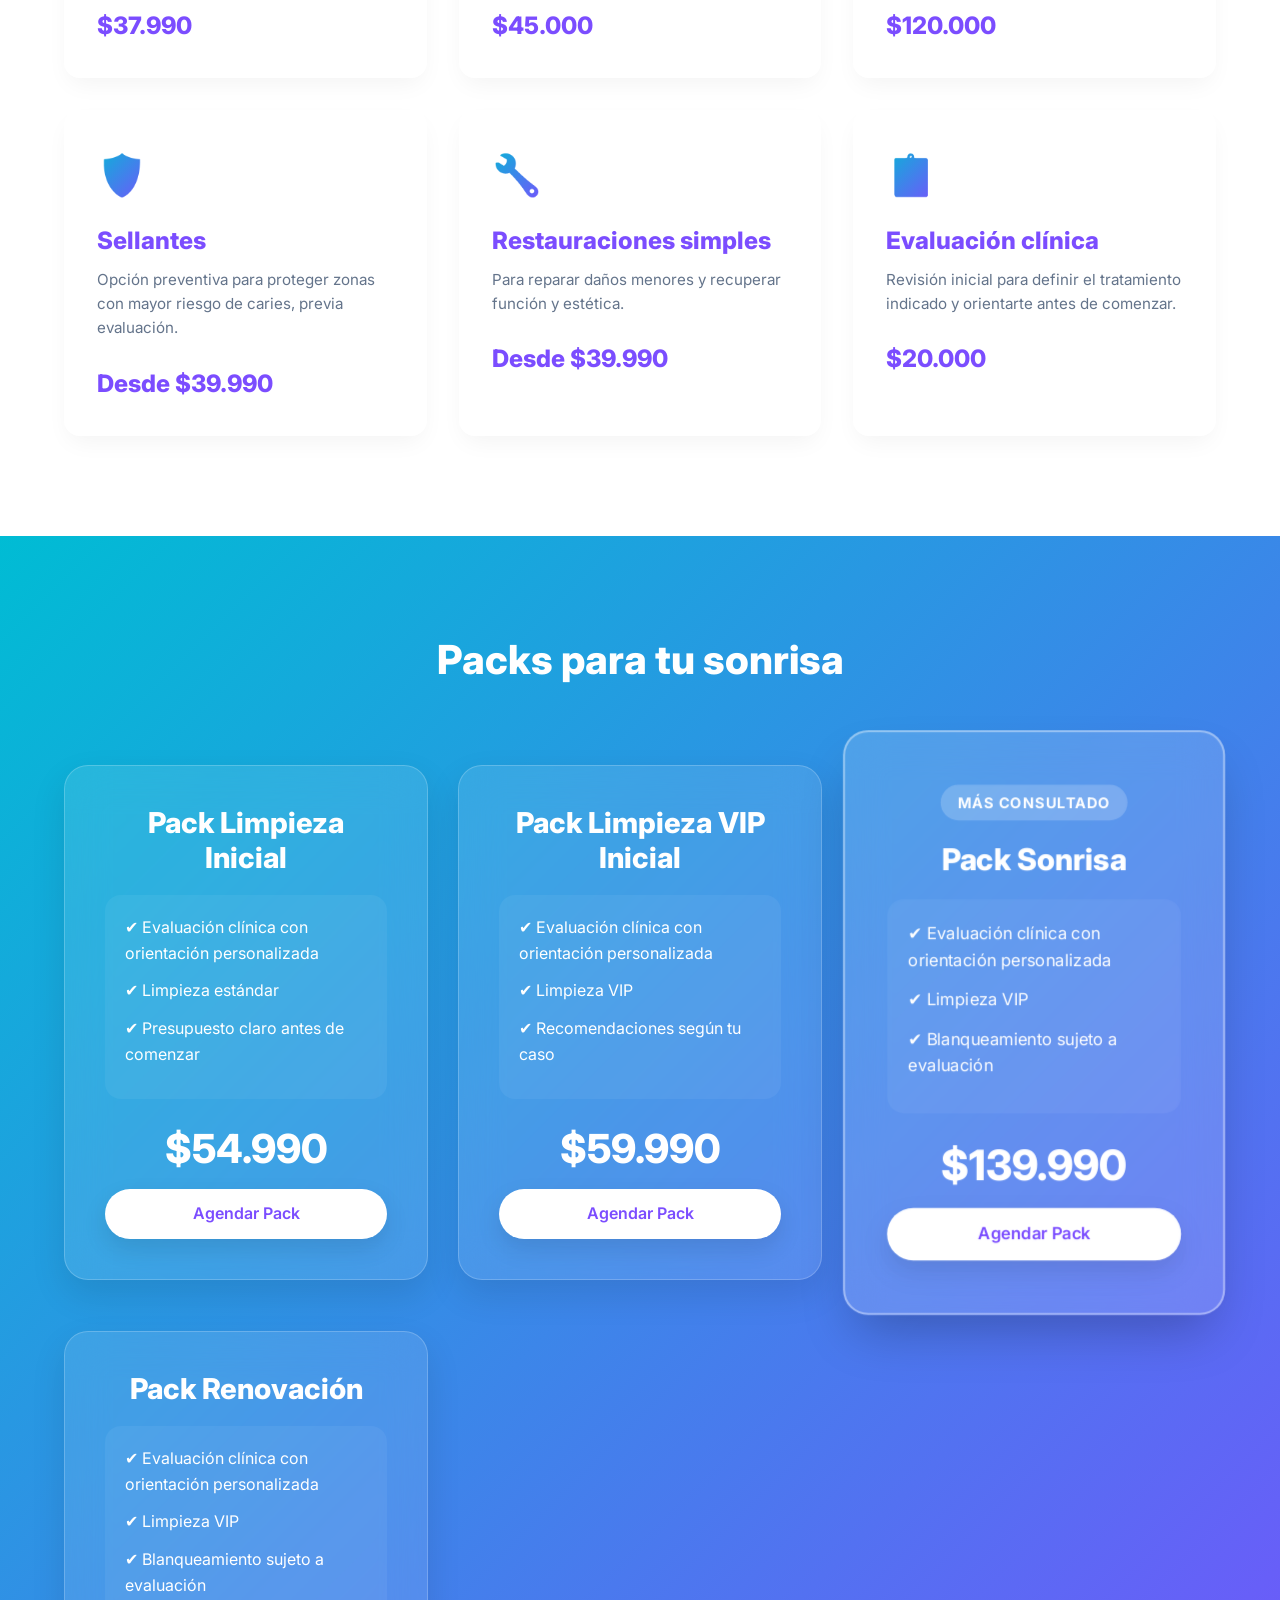
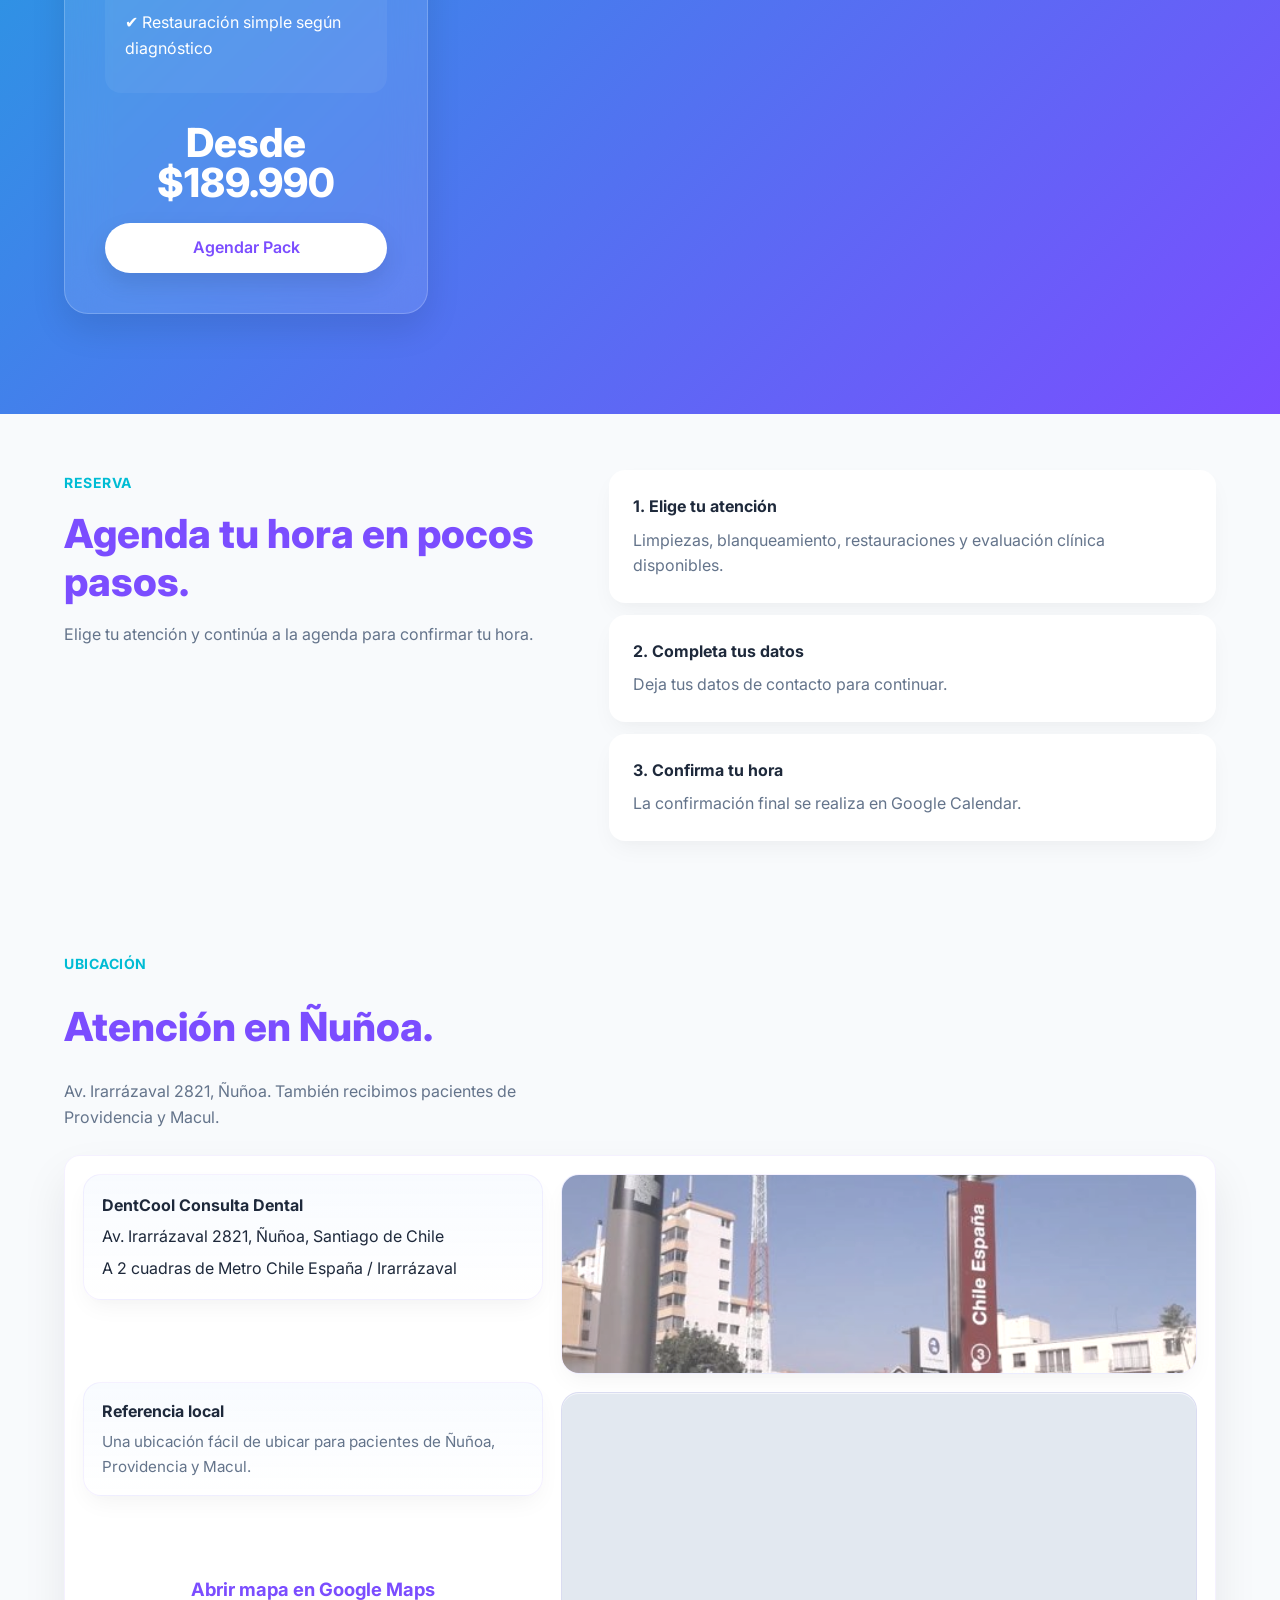
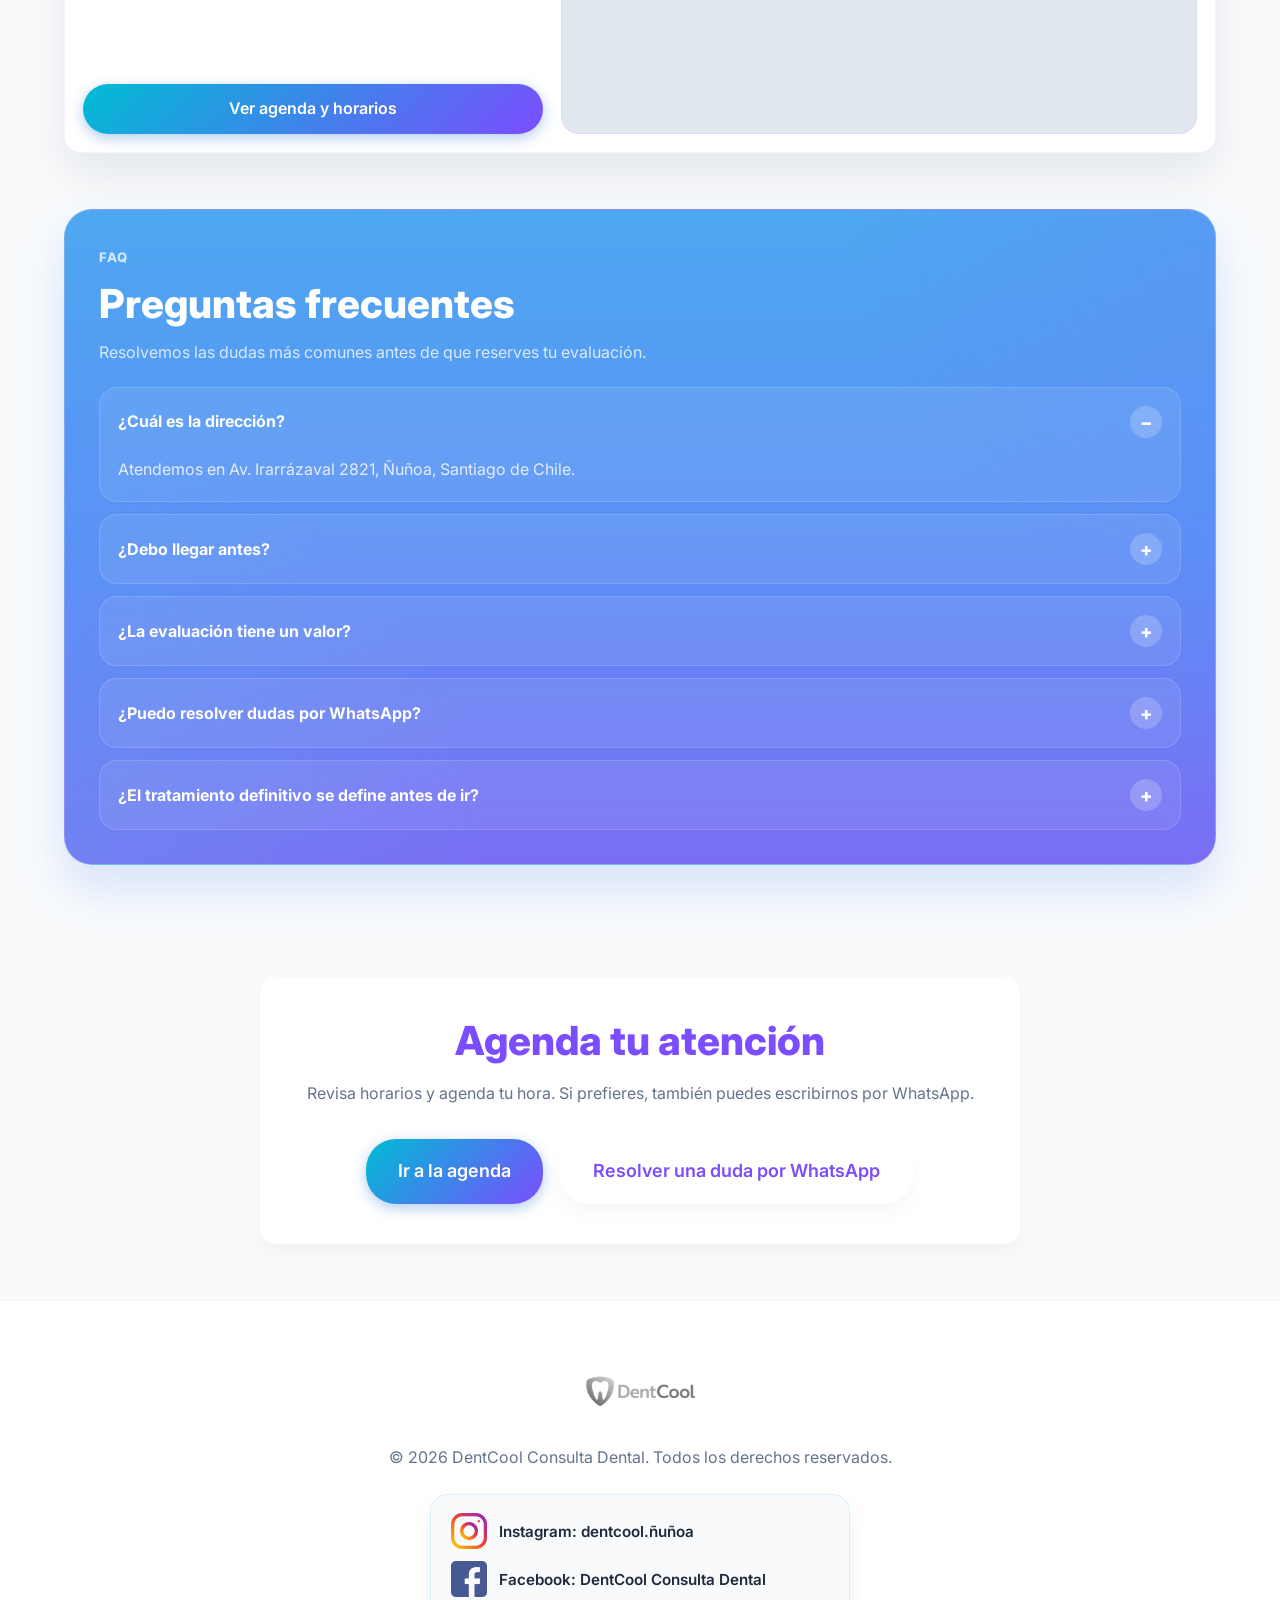
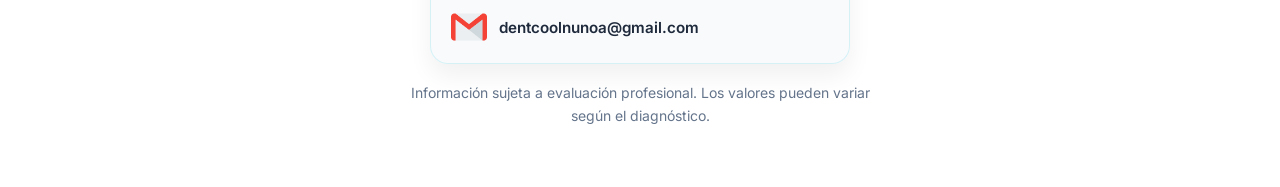
==== commit 75e126aa: "Refine DentCool pricing and evaluation copy" ====
--- a/index.html
+++ b/index.html
@@ -4,7 +4,7 @@
     <meta charset="UTF-8">
     <meta name="viewport" content="width=device-width, initial-scale=1.0">
     <title>DentCool Consulta Dental | Limpieza dental, blanqueamiento y packs en Ñuñoa</title>
-    <meta name="description" content="DentCool Consulta Dental en Ñuñoa. Limpieza dental, limpieza VIP, blanqueamiento, restauraciones y packs. Agenda tu hora.">
+    <meta name="description" content="DentCool Consulta Dental en Ñuñoa. Limpieza dental, limpieza VIP, blanqueamiento, restauraciones y packs. Agenda tu evaluación clínica con orientación personalizada.">
     <meta name="theme-color" content="#00BCD4">
 
     <link rel="preconnect" href="https://fonts.googleapis.com">
@@ -51,7 +51,7 @@
             <div class="hero-content">
                 <div class="eyebrow">DentCool Consulta Dental</div>
                 <h1 class="hero-title">DentCool Consulta Dental en Ñuñoa.</h1>
-                <p class="hero-subtitle">Limpieza dental, blanqueamiento y packs con atención en Ñuñoa. Agenda tu evaluación por <strong>$20.000 CLP</strong>. Si tomas tu tratamiento, ese valor se incluye. Consulta por descuento inicial.</p>
+                <p class="hero-subtitle">Limpieza dental, blanqueamiento y packs con atención en Ñuñoa. Agenda tu evaluación clínica con orientación personalizada por <strong>$20.000 CLP</strong>. Consulta por promociones vigentes al agendar.</p>
                 <div class="hero-actions">
                     <a href="#tratamientos" class="btn btn-primary btn-large">Ver tratamientos</a>
                     <a href="#pack-premium" class="btn btn-secondary btn-large">Ver packs</a>
@@ -80,8 +80,8 @@
                 <span>Av. Irarrázaval 2821, Ñuñoa, cerca de Metro Chile España.</span>
             </div>
             <div class="trust-item">
-                <strong>Evaluación</strong>
-                <span>$20.000 CLP, incluido si realizas tu tratamiento.</span>
+                <strong>Evaluación clínica con orientación personalizada</strong>
+                <span>$20.000 CLP, con presupuesto claro antes de comenzar.</span>
             </div>
         </div>
     </section>
@@ -90,7 +90,7 @@
         <div class="container">
             <div class="section-header">
                 <h2>Tratamientos</h2>
-                <p>Elige tu tratamiento y revisa horarios disponibles. Puedes consultar por descuento inicial al agendar.</p>
+                <p>Elige tu tratamiento y revisa horarios disponibles. Puedes consultar por promociones vigentes al agendar.</p>
             </div>
 
             <div class="treatments-grid">
@@ -126,8 +126,8 @@
                 </a>
                 <a href="agenda.html?servicio=evaluacion" class="treatment-card" data-track="schedule_click" data-track-label="card_evaluacion">
                     <div class="card-icon">📋</div>
-                    <h3>Evaluación</h3>
-                    <p class="card-desc">Revisión inicial para definir el tratamiento indicado. Si realizas tu tratamiento, ese valor se incluye.</p>
+                    <h3>Evaluación clínica</h3>
+                    <p class="card-desc">Revisión inicial para definir el tratamiento indicado y orientarte antes de comenzar.</p>
                     <div class="card-price">$20.000</div>
                 </a>
             </div>
@@ -139,21 +139,36 @@
             <h2 class="pack-section-title">Packs para tu sonrisa</h2>
             <div class="packs-grid">
                 <div class="pack-card">
-                    <h3>Pack Prevención</h3>
+                    <h3>Pack Limpieza Inicial</h3>
                     <div class="pack-includes">
                         <ul>
-                            <li>✔ Limpieza profunda</li>
-                            <li>✔ Sellantes</li>
-                            <li>✔ Orientación preventiva</li>
-                            <li>✔ Evaluación incluida</li>
+                            <li>✔ Evaluación clínica con orientación personalizada</li>
+                            <li>✔ Limpieza estándar</li>
+                            <li>✔ Presupuesto claro antes de comenzar</li>
                         </ul>
                     </div>
                     <div class="pack-action">
                         <div class="pack-price-container">
-                            <span class="pack-old-price">Referencia: $70.000</span>
-                            <span class="pack-new-price">$55.000</span>
+                            <span class="pack-new-price">$54.990</span>
                         </div>
-                        <a href="agenda.html?servicio=pack-prevencion" class="btn btn-primary" data-track="schedule_click" data-track-label="pack_prevencion">Agendar Pack</a>
+                        <a href="agenda.html?servicio=pack-limpieza-inicial" class="btn btn-primary" data-track="schedule_click" data-track-label="pack_limpieza_inicial">Agendar Pack</a>
+                    </div>
+                </div>
+
+                <div class="pack-card">
+                    <h3>Pack Limpieza VIP Inicial</h3>
+                    <div class="pack-includes">
+                        <ul>
+                            <li>✔ Evaluación clínica con orientación personalizada</li>
+                            <li>✔ Limpieza VIP</li>
+                            <li>✔ Recomendaciones según tu caso</li>
+                        </ul>
+                    </div>
+                    <div class="pack-action">
+                        <div class="pack-price-container">
+                            <span class="pack-new-price">$59.990</span>
+                        </div>
+                        <a href="agenda.html?servicio=pack-limpieza-vip-inicial" class="btn btn-primary" data-track="schedule_click" data-track-label="pack_limpieza_vip_inicial">Agendar Pack</a>
                     </div>
                 </div>
 
@@ -162,15 +177,14 @@
                     <h3>Pack Sonrisa</h3>
                     <div class="pack-includes">
                         <ul>
-                            <li>✔ Evaluación incluida</li>
+                            <li>✔ Evaluación clínica con orientación personalizada</li>
                             <li>✔ Limpieza VIP</li>
-                            <li>✔ Revisión para blanqueamiento</li>
+                            <li>✔ Blanqueamiento sujeto a evaluación</li>
                         </ul>
                     </div>
                     <div class="pack-action">
                         <div class="pack-price-container">
-                            <span class="pack-old-price">Referencia: $185.000</span>
-                            <span class="pack-new-price">$130.000</span>
+                            <span class="pack-new-price">$139.990</span>
                         </div>
                         <a href="agenda.html?servicio=pack-sonrisa" class="btn btn-primary" data-track="schedule_click" data-track-label="pack_sonrisa">Agendar Pack</a>
                     </div>
@@ -180,7 +194,7 @@
                     <h3>Pack Renovación</h3>
                     <div class="pack-includes">
                         <ul>
-                            <li>✔ Evaluación incluida</li>
+                            <li>✔ Evaluación clínica con orientación personalizada</li>
                             <li>✔ Limpieza VIP</li>
                             <li>✔ Blanqueamiento sujeto a evaluación</li>
                             <li>✔ Restauración simple según diagnóstico</li>
@@ -188,8 +202,7 @@
                     </div>
                     <div class="pack-action">
                         <div class="pack-price-container">
-                            <span class="pack-old-price">Referencia: $220.000</span>
-                            <span class="pack-new-price">$185.000</span>
+                            <span class="pack-new-price">Desde $189.990</span>
                         </div>
                         <a href="agenda.html?servicio=pack-renovacion" class="btn btn-primary" data-track="schedule_click" data-track-label="pack_renovacion">Agendar Pack</a>
                     </div>
@@ -208,7 +221,7 @@
             <div class="funnel-steps">
                 <div class="funnel-step">
                     <strong>1. Elige tu atención</strong>
-                    <span>Limpiezas, blanqueamiento, restauraciones y evaluación disponibles.</span>
+                    <span>Limpiezas, blanqueamiento, restauraciones y evaluación clínica disponibles.</span>
                 </div>
                 <div class="funnel-step">
                     <strong>2. Completa tus datos</strong>
@@ -286,7 +299,7 @@
                     </details>
                     <details class="faq-item">
                         <summary>¿La evaluación tiene un valor?</summary>
-                        <p>La evaluación tiene un valor de $20.000 CLP. Si realizas tu tratamiento, ese monto se incluye.</p>
+                        <p>La evaluación clínica tiene un valor de $20.000 CLP y permite confirmar el tratamiento adecuado antes de comenzar.</p>
                     </details>
                     <details class="faq-item">
                         <summary>¿Puedo resolver dudas por WhatsApp?</summary>
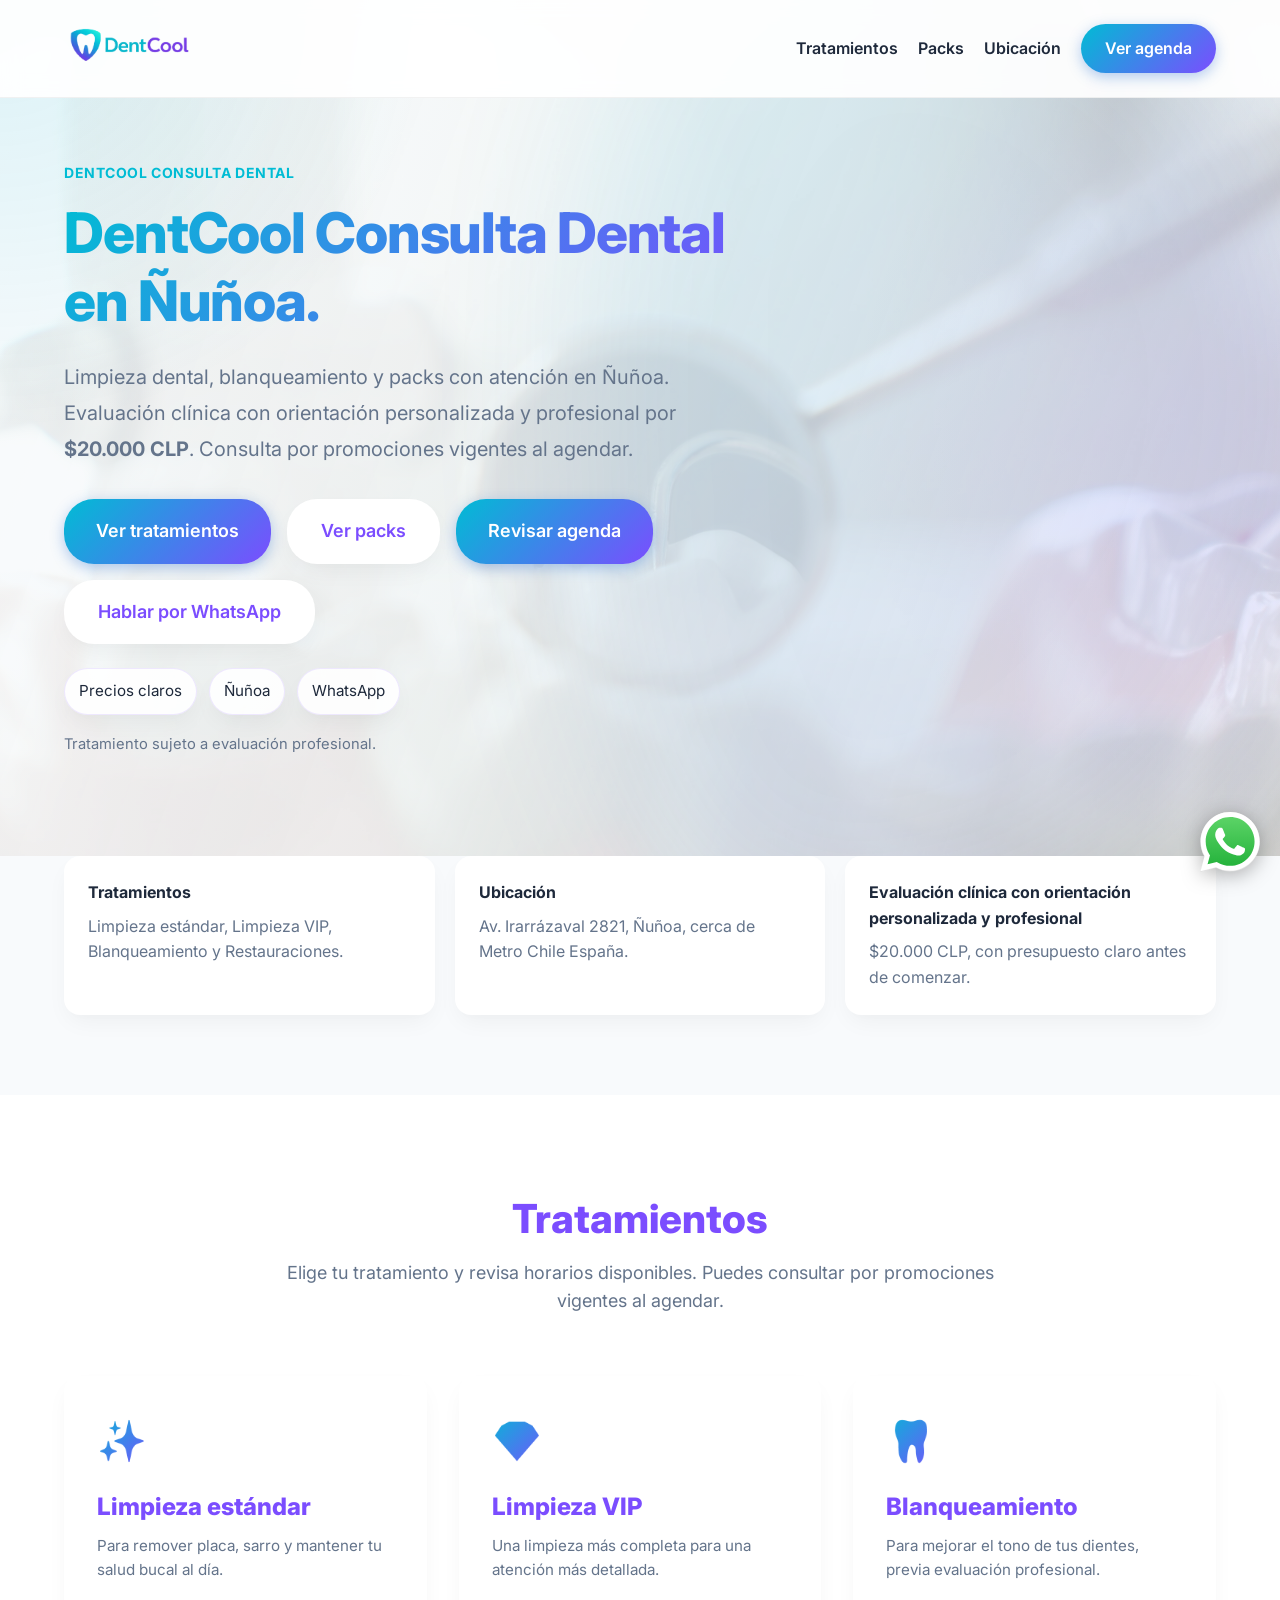
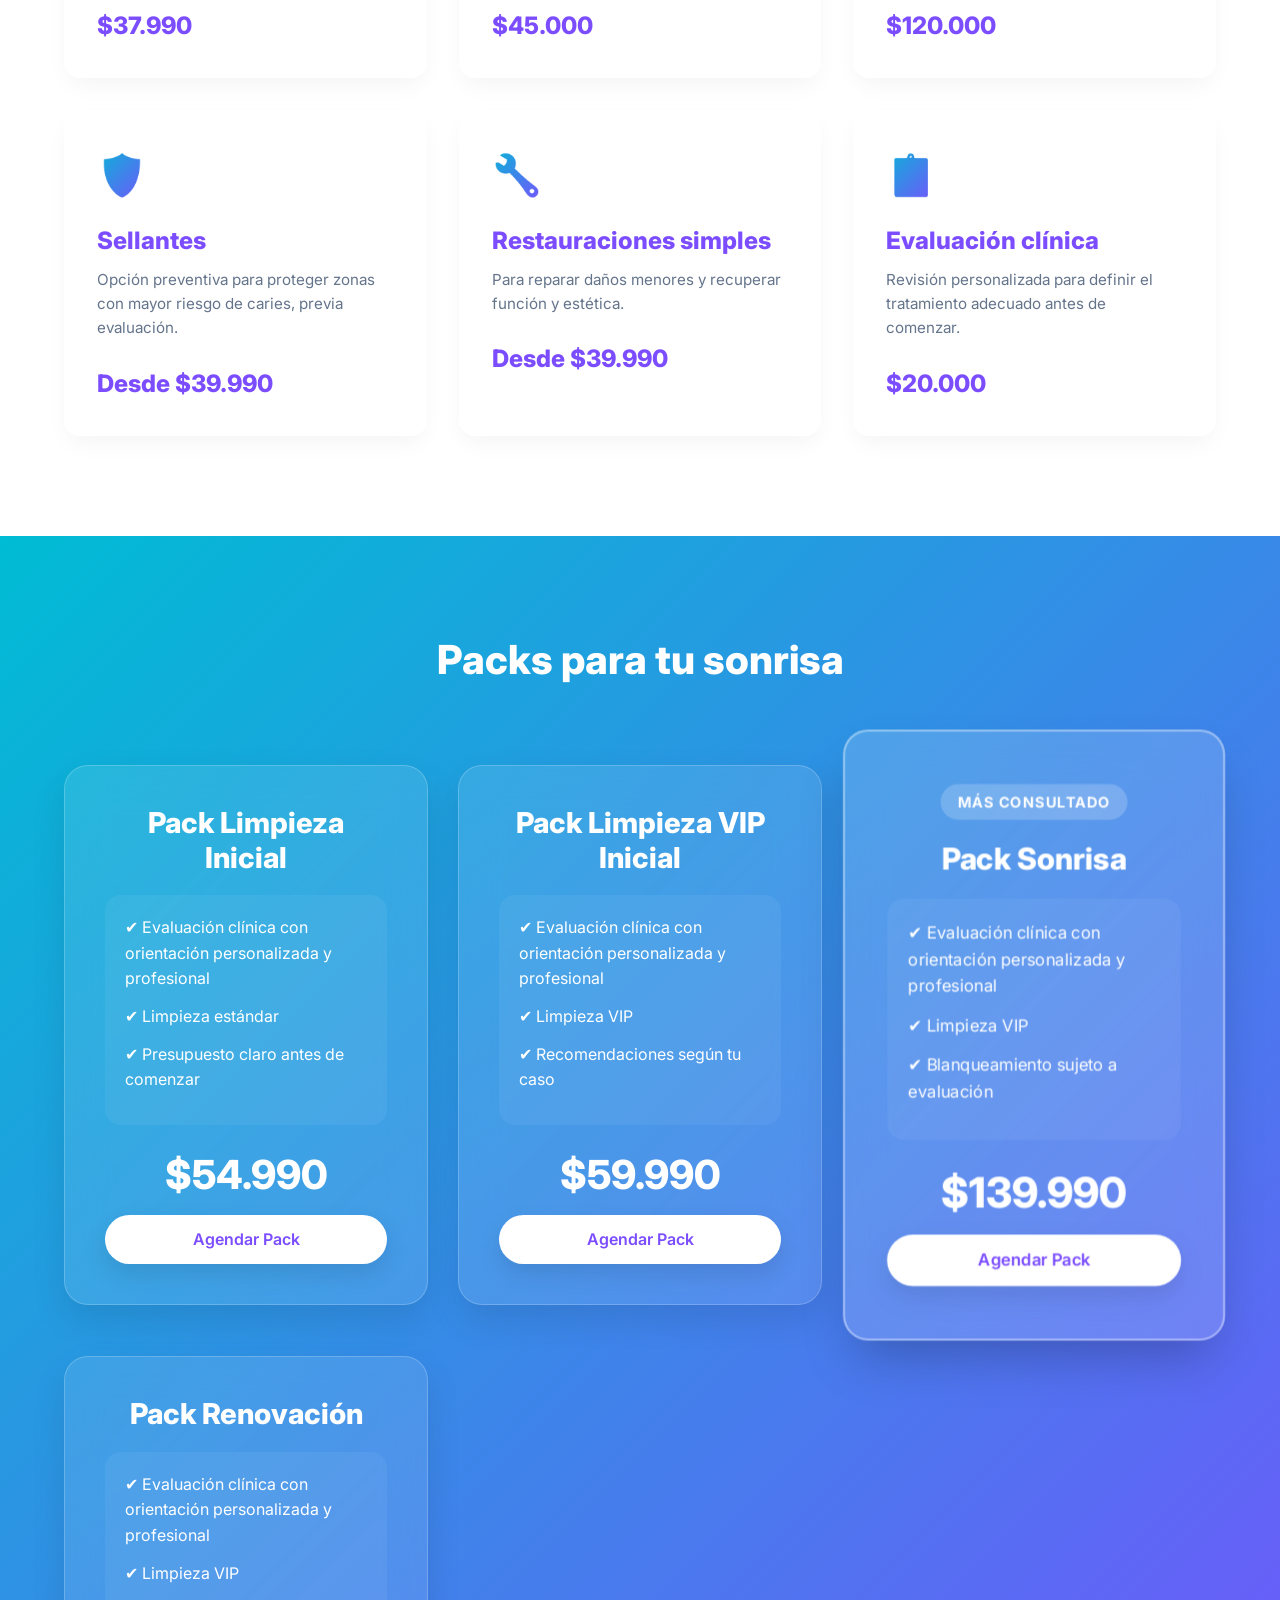
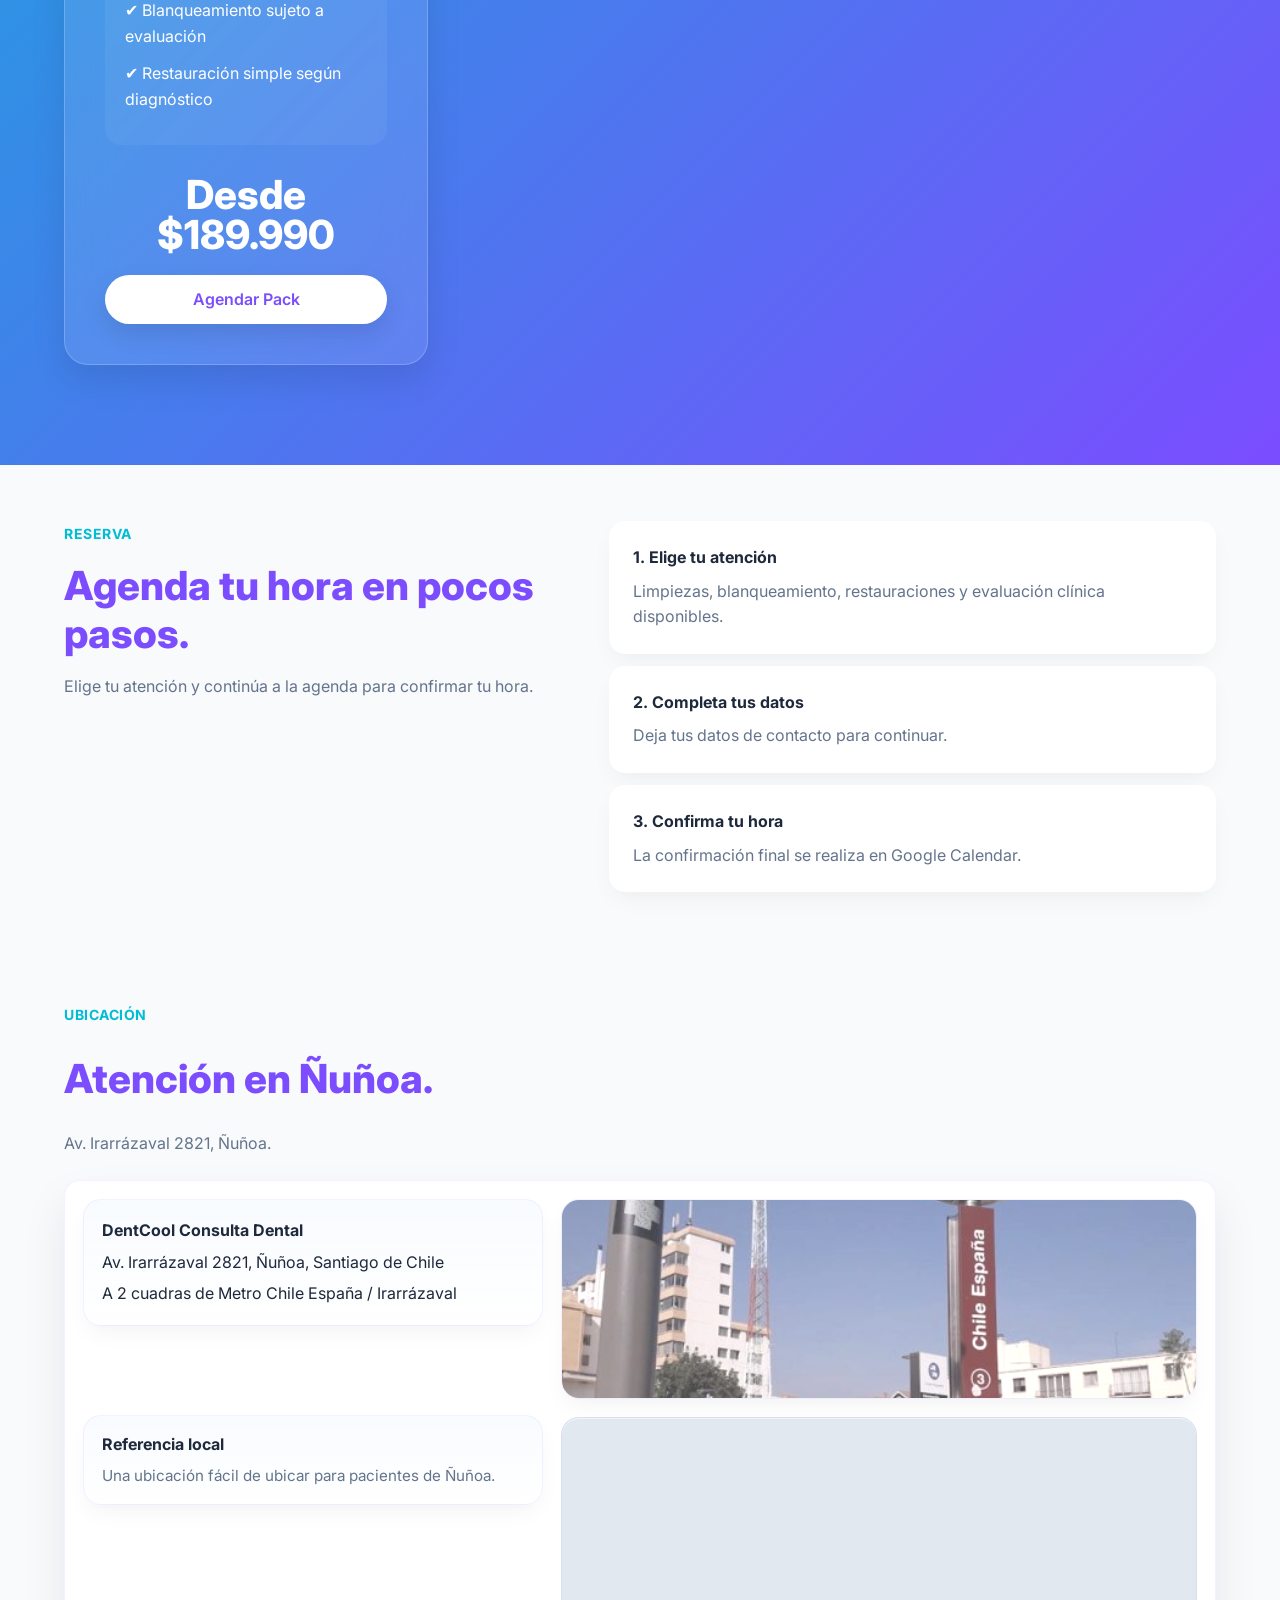
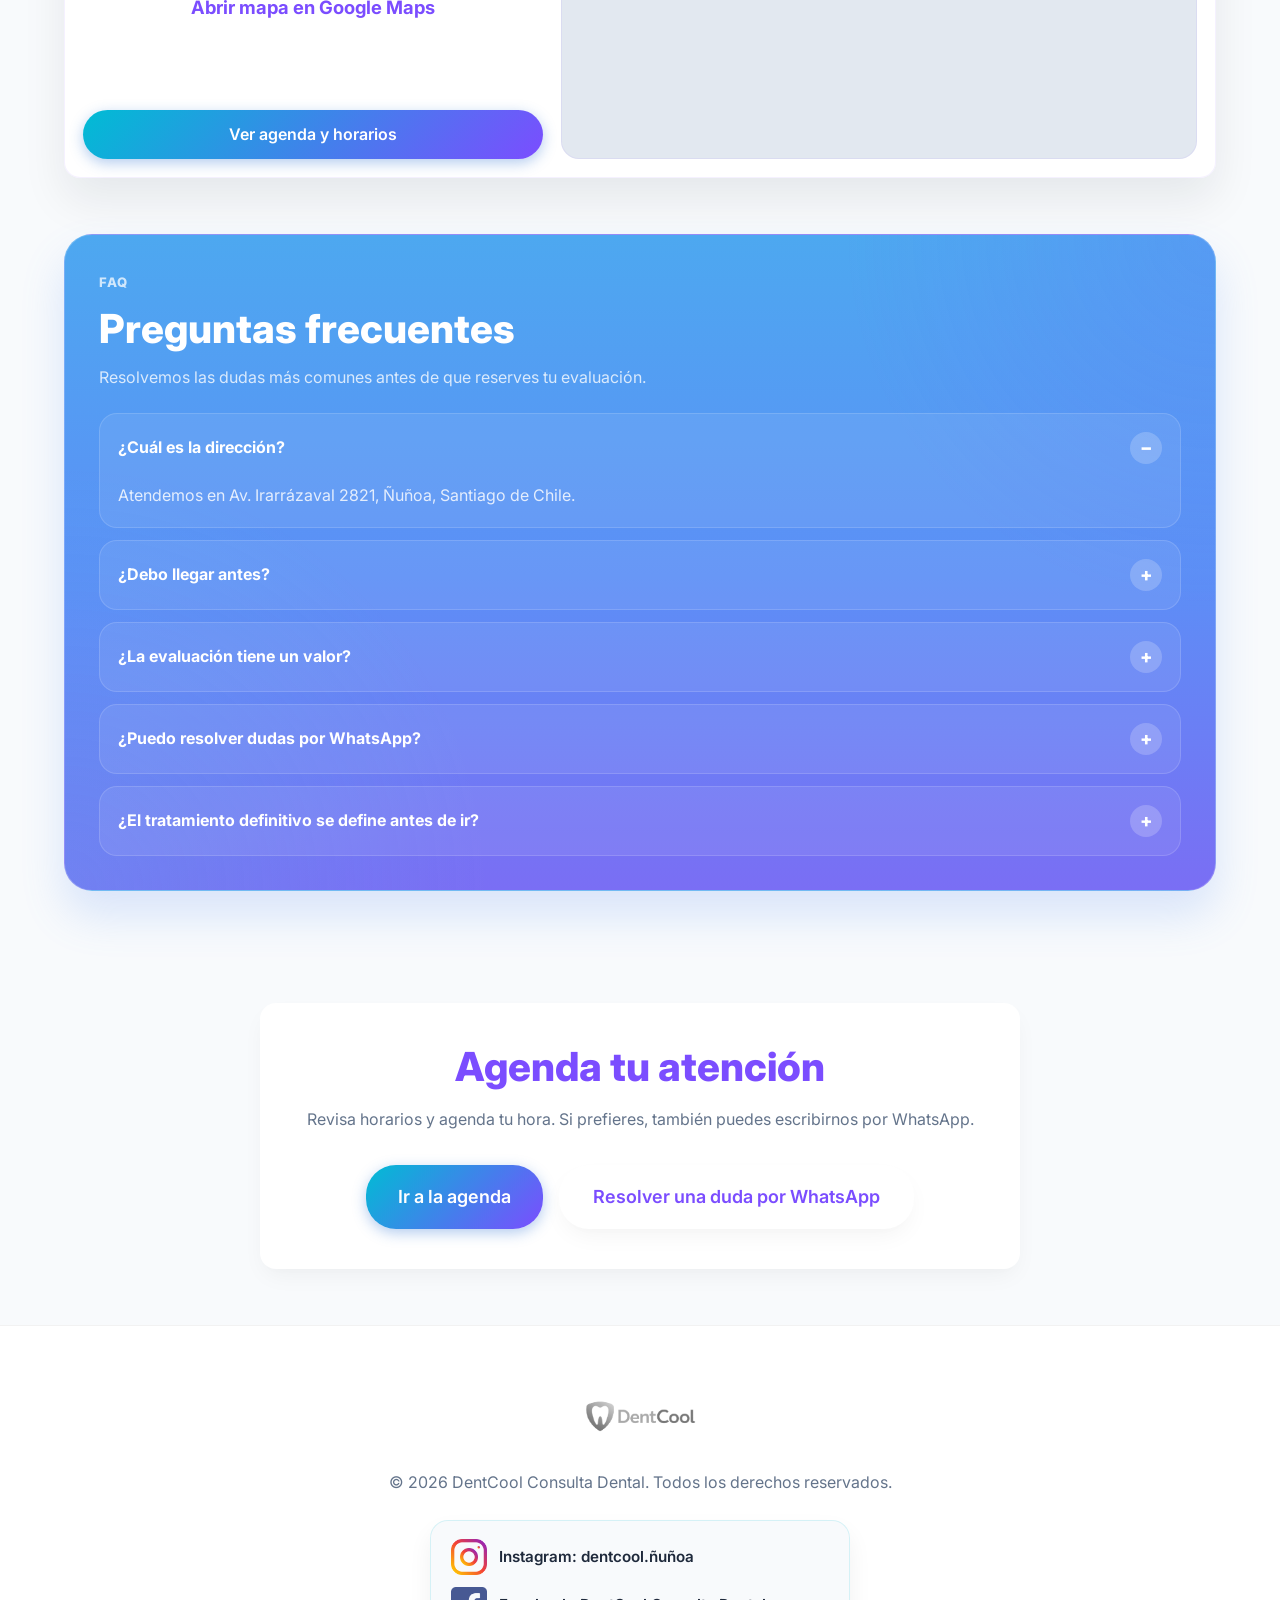
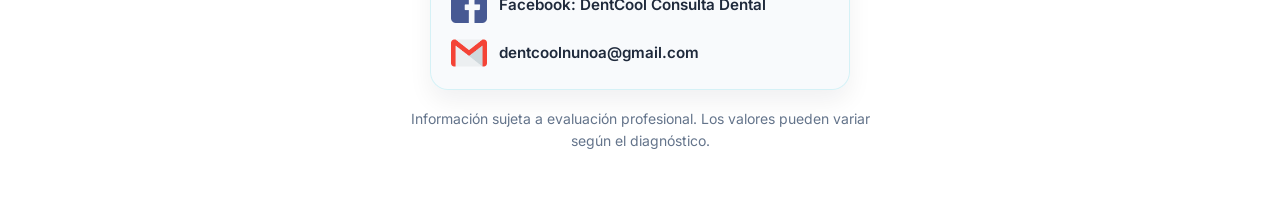
==== commit ac0c68c7: "Refine DentCool trust and evaluation copy" ====
--- a/index.html
+++ b/index.html
@@ -51,7 +51,7 @@
             <div class="hero-content">
                 <div class="eyebrow">DentCool Consulta Dental</div>
                 <h1 class="hero-title">DentCool Consulta Dental en Ñuñoa.</h1>
-                <p class="hero-subtitle">Limpieza dental, blanqueamiento y packs con atención en Ñuñoa. Agenda tu evaluación clínica con orientación personalizada por <strong>$20.000 CLP</strong>. Consulta por promociones vigentes al agendar.</p>
+                <p class="hero-subtitle">Limpieza dental, blanqueamiento y packs con atención en Ñuñoa. Evaluación clínica con orientación personalizada y profesional por <strong>$20.000 CLP</strong>. Consulta por promociones vigentes al agendar.</p>
                 <div class="hero-actions">
                     <a href="#tratamientos" class="btn btn-primary btn-large">Ver tratamientos</a>
                     <a href="#pack-premium" class="btn btn-secondary btn-large">Ver packs</a>
@@ -80,7 +80,7 @@
                 <span>Av. Irarrázaval 2821, Ñuñoa, cerca de Metro Chile España.</span>
             </div>
             <div class="trust-item">
-                <strong>Evaluación clínica con orientación personalizada</strong>
+                <strong>Evaluación clínica con orientación personalizada y profesional</strong>
                 <span>$20.000 CLP, con presupuesto claro antes de comenzar.</span>
             </div>
         </div>
@@ -127,7 +127,7 @@
                 <a href="agenda.html?servicio=evaluacion" class="treatment-card" data-track="schedule_click" data-track-label="card_evaluacion">
                     <div class="card-icon">📋</div>
                     <h3>Evaluación clínica</h3>
-                    <p class="card-desc">Revisión inicial para definir el tratamiento indicado y orientarte antes de comenzar.</p>
+                    <p class="card-desc">Revisión personalizada para definir el tratamiento adecuado antes de comenzar.</p>
                     <div class="card-price">$20.000</div>
                 </a>
             </div>
@@ -142,7 +142,7 @@
                     <h3>Pack Limpieza Inicial</h3>
                     <div class="pack-includes">
                         <ul>
-                            <li>✔ Evaluación clínica con orientación personalizada</li>
+                            <li>✔ Evaluación clínica con orientación personalizada y profesional</li>
                             <li>✔ Limpieza estándar</li>
                             <li>✔ Presupuesto claro antes de comenzar</li>
                         </ul>
@@ -159,7 +159,7 @@
                     <h3>Pack Limpieza VIP Inicial</h3>
                     <div class="pack-includes">
                         <ul>
-                            <li>✔ Evaluación clínica con orientación personalizada</li>
+                            <li>✔ Evaluación clínica con orientación personalizada y profesional</li>
                             <li>✔ Limpieza VIP</li>
                             <li>✔ Recomendaciones según tu caso</li>
                         </ul>
@@ -177,7 +177,7 @@
                     <h3>Pack Sonrisa</h3>
                     <div class="pack-includes">
                         <ul>
-                            <li>✔ Evaluación clínica con orientación personalizada</li>
+                            <li>✔ Evaluación clínica con orientación personalizada y profesional</li>
                             <li>✔ Limpieza VIP</li>
                             <li>✔ Blanqueamiento sujeto a evaluación</li>
                         </ul>
@@ -194,7 +194,7 @@
                     <h3>Pack Renovación</h3>
                     <div class="pack-includes">
                         <ul>
-                            <li>✔ Evaluación clínica con orientación personalizada</li>
+                            <li>✔ Evaluación clínica con orientación personalizada y profesional</li>
                             <li>✔ Limpieza VIP</li>
                             <li>✔ Blanqueamiento sujeto a evaluación</li>
                             <li>✔ Restauración simple según diagnóstico</li>
@@ -240,7 +240,7 @@
             <div class="location-section-head">
                 <div class="section-eyebrow">Ubicación</div>
                 <h2>Atención en Ñuñoa.</h2>
-                <p>Av. Irarrázaval 2821, Ñuñoa. También recibimos pacientes de Providencia y Macul.</p>
+                <p>Av. Irarrázaval 2821, Ñuñoa.</p>
             </div>
             <div class="location-card">
                 <div class="location-card-copy">
@@ -254,7 +254,7 @@
                     </div>
                     <div class="location-mini-note">
                         <strong>Referencia local</strong>
-                        <span>Una ubicación fácil de ubicar para pacientes de Ñuñoa, Providencia y Macul.</span>
+                        <span>Una ubicación fácil de ubicar para pacientes de Ñuñoa.</span>
                     </div>
                     <a href="https://maps.app.goo.gl/yKgiyHf2iMYGXVcJ6" target="_blank" rel="noopener noreferrer" class="location-map-link" data-track="location_map_click" data-track-label="location_map_link">Abrir mapa en Google Maps</a>
                     <div class="location-actions">
@@ -299,7 +299,7 @@
                     </details>
                     <details class="faq-item">
                         <summary>¿La evaluación tiene un valor?</summary>
-                        <p>La evaluación clínica tiene un valor de $20.000 CLP y permite confirmar el tratamiento adecuado antes de comenzar.</p>
+                        <p>Sí. La evaluación clínica con orientación personalizada y profesional te permite revisar tu caso con cuidado y orientarte antes de comenzar.</p>
                     </details>
                     <details class="faq-item">
                         <summary>¿Puedo resolver dudas por WhatsApp?</summary>
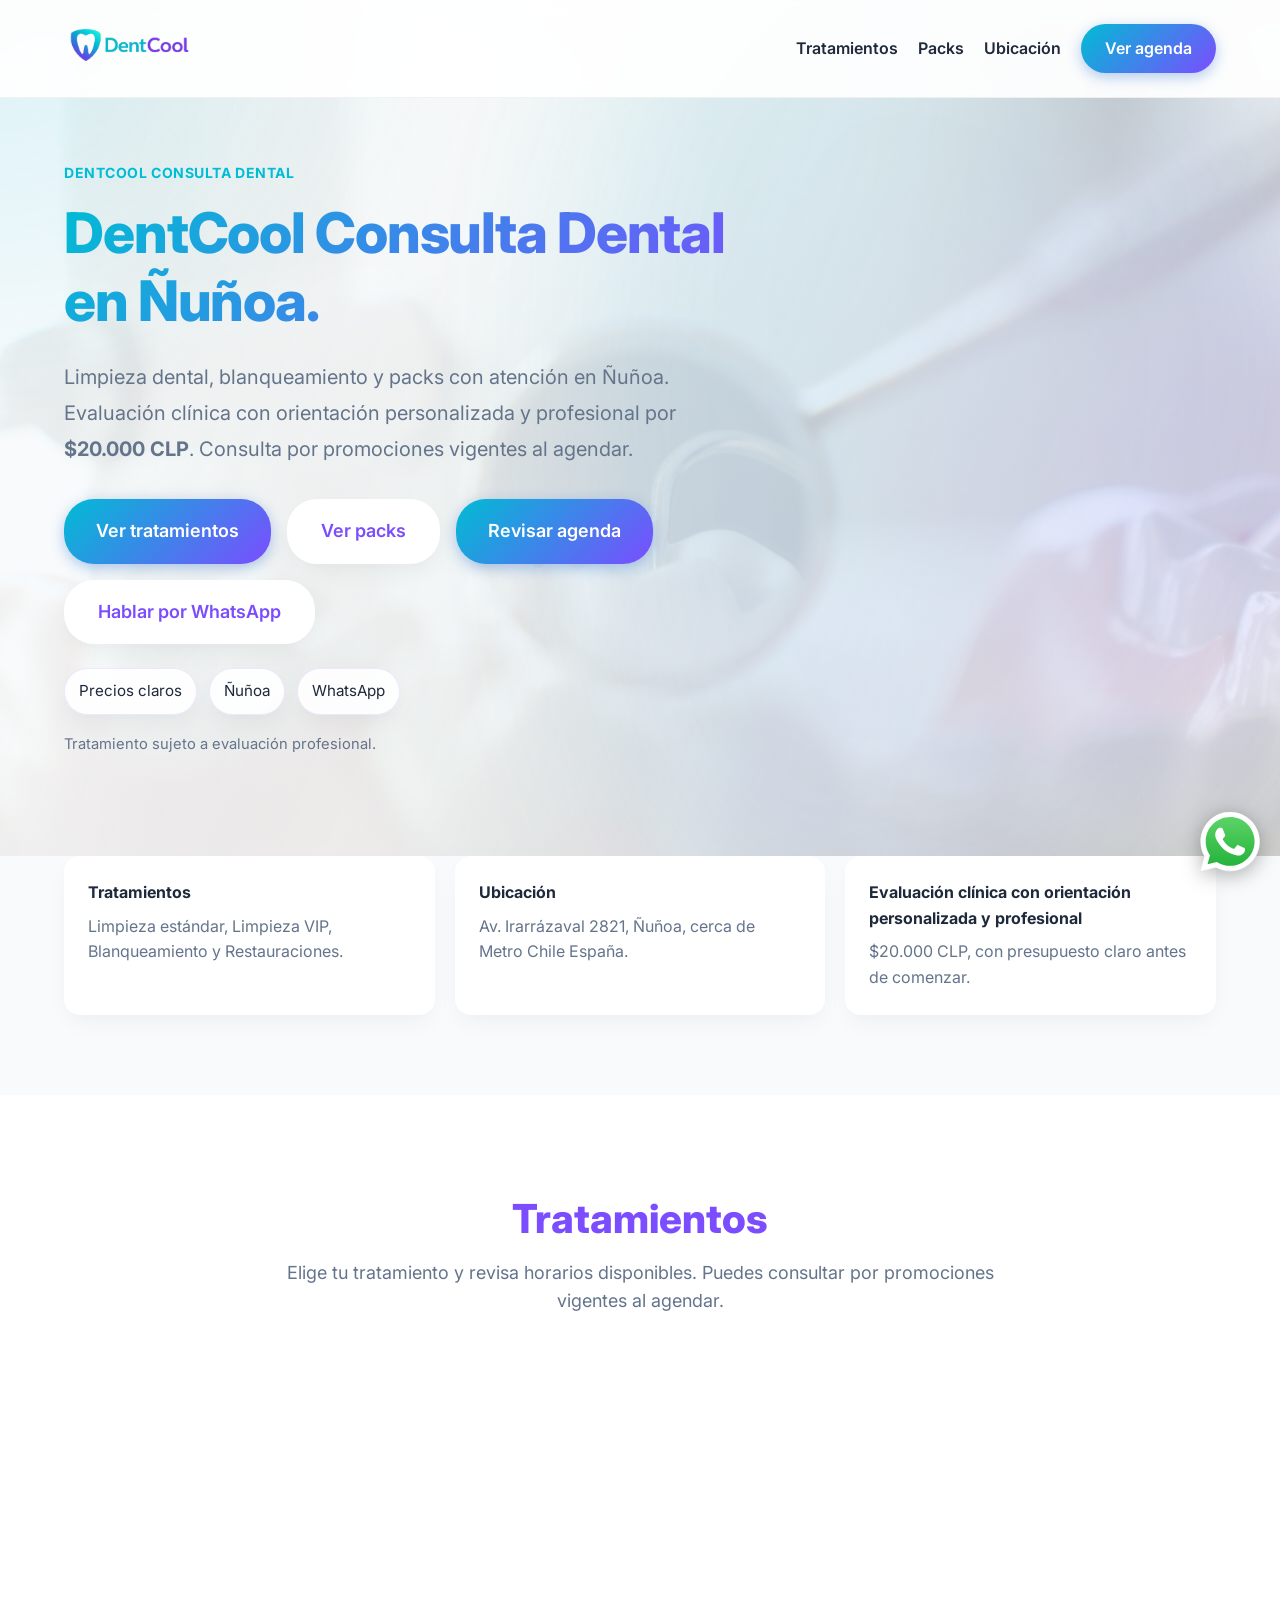
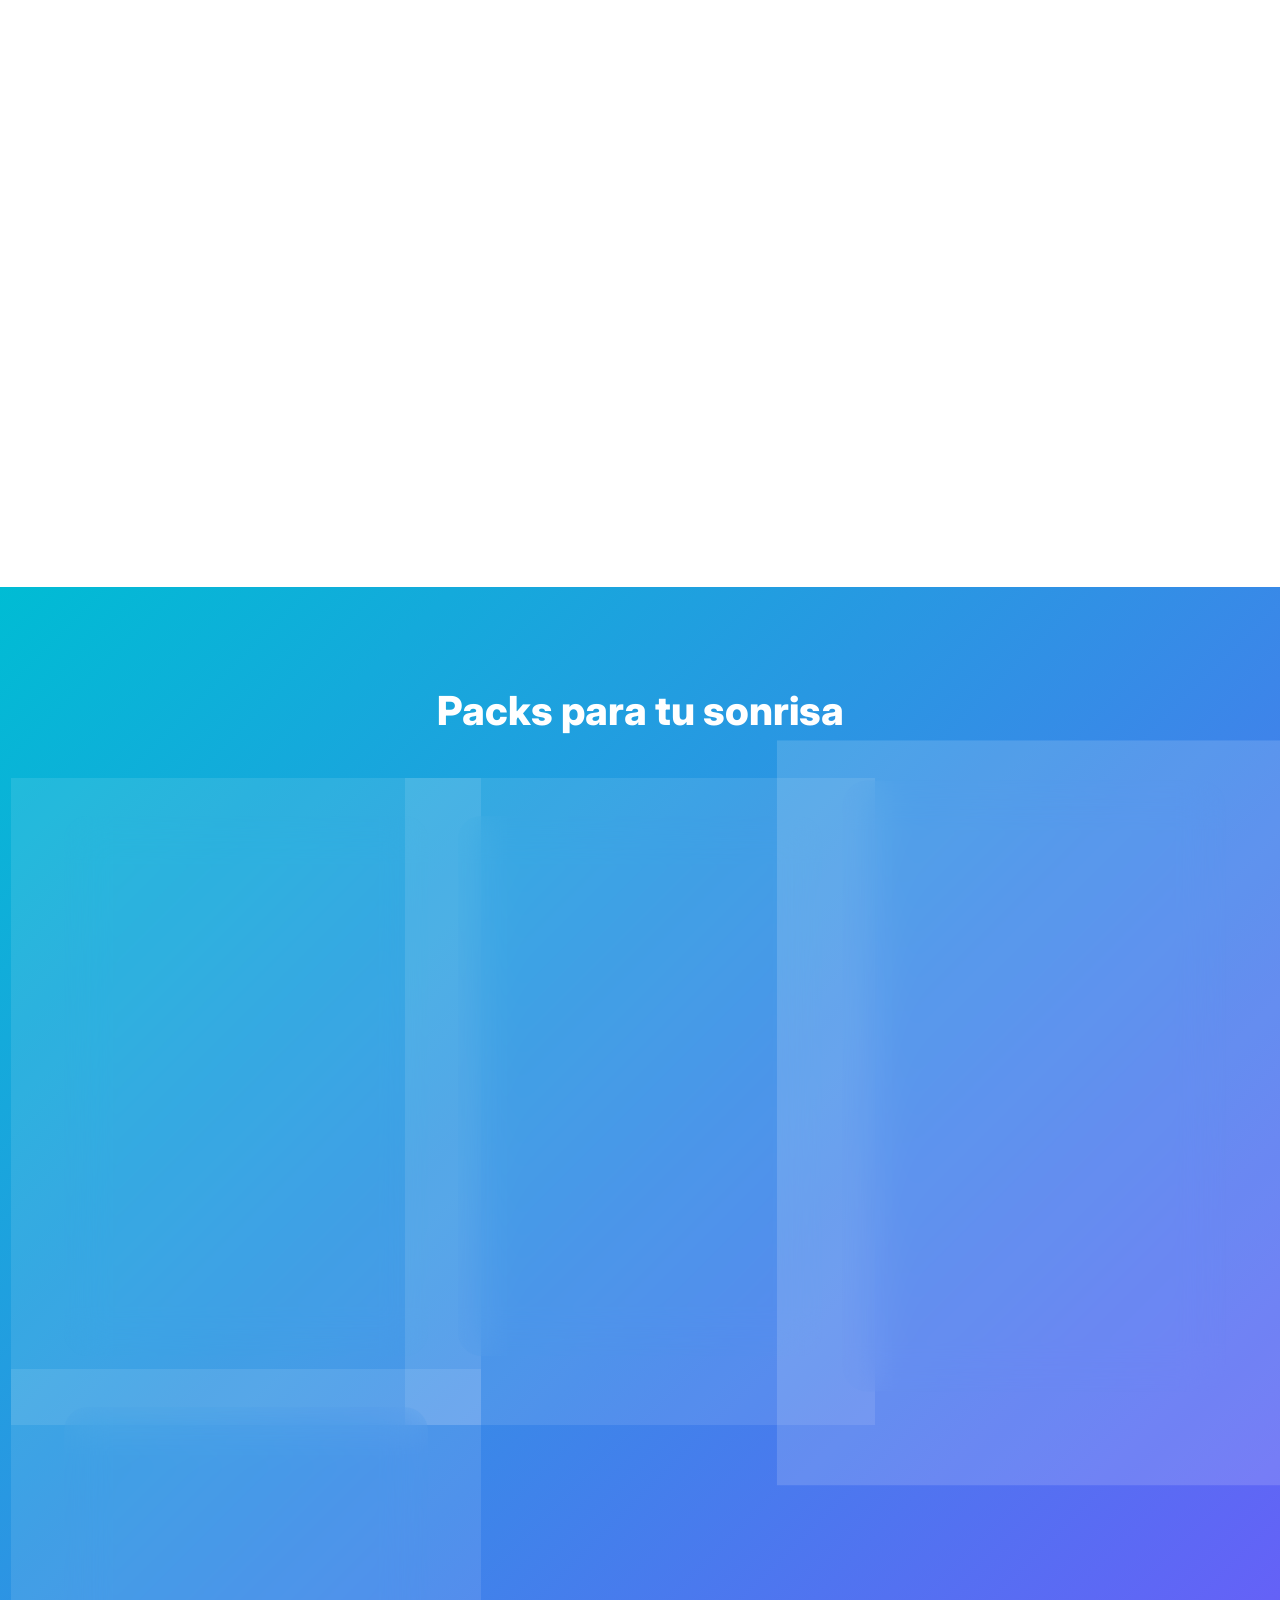
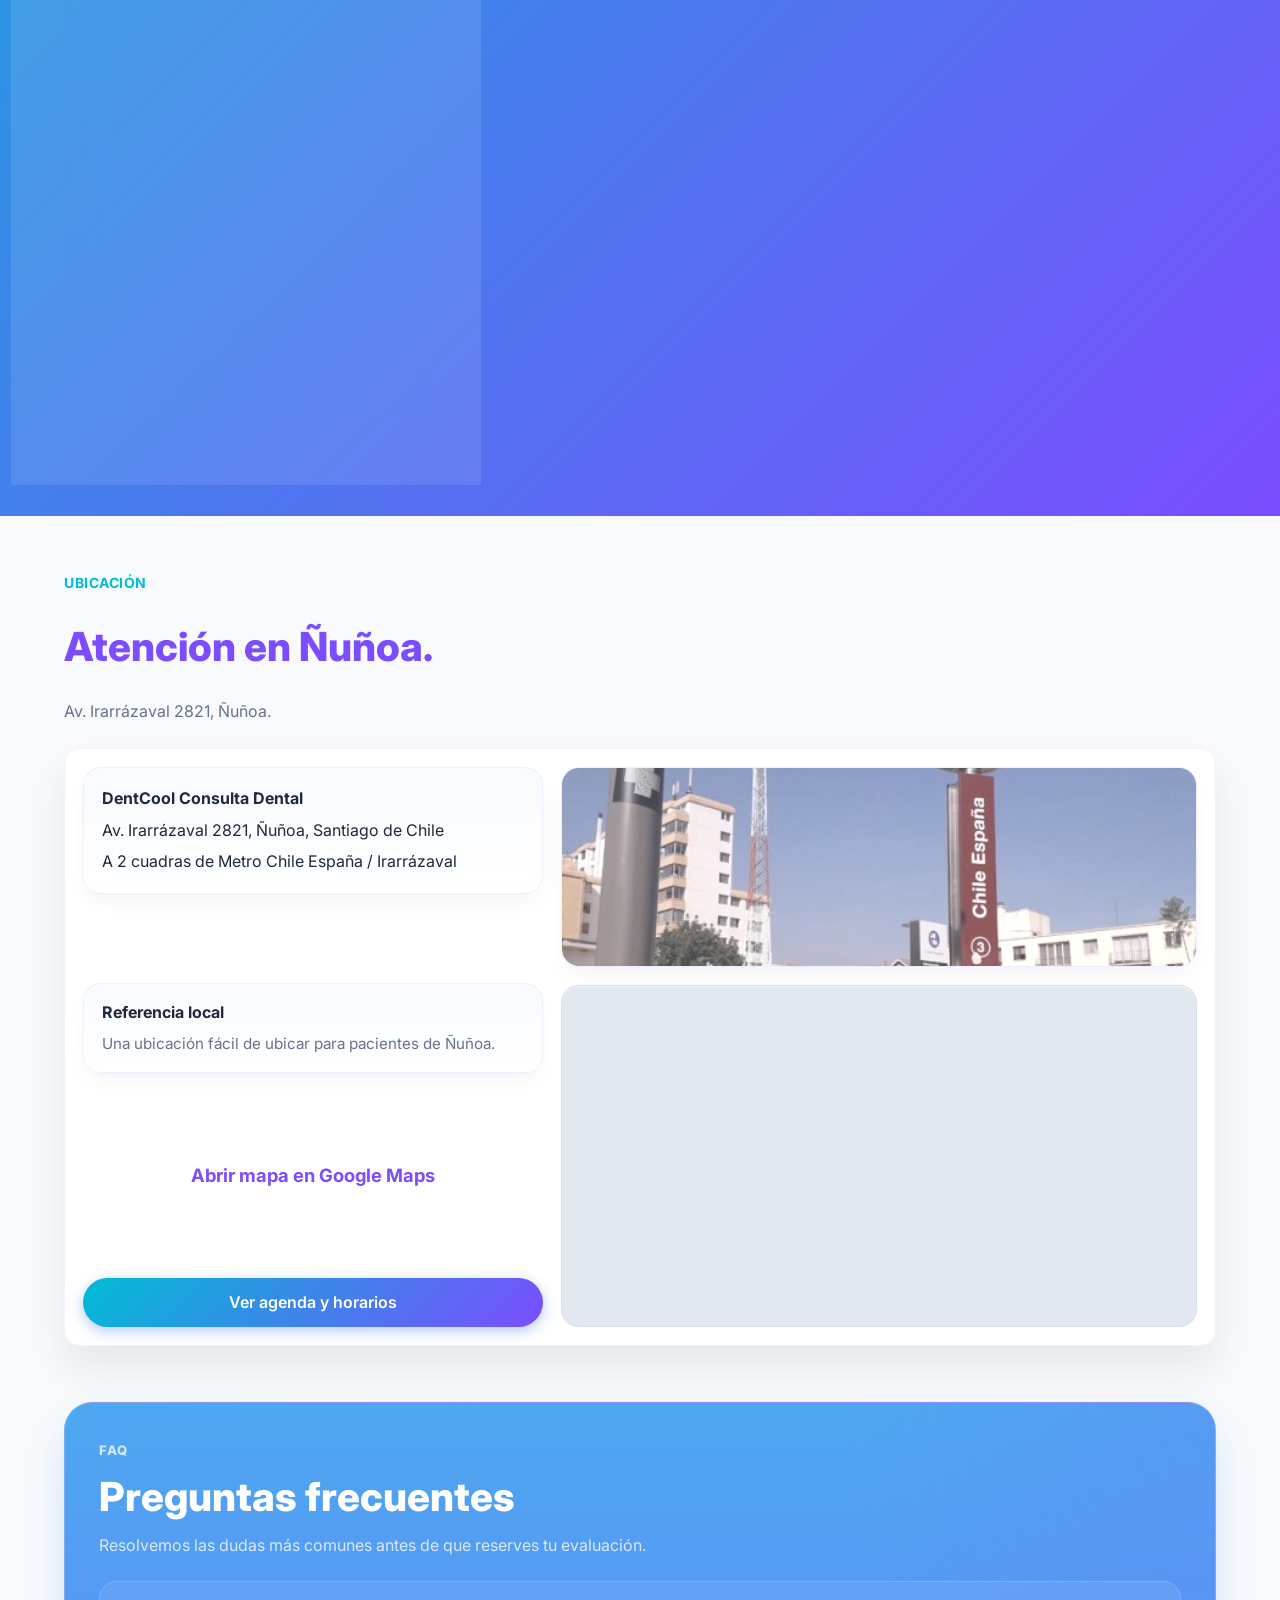
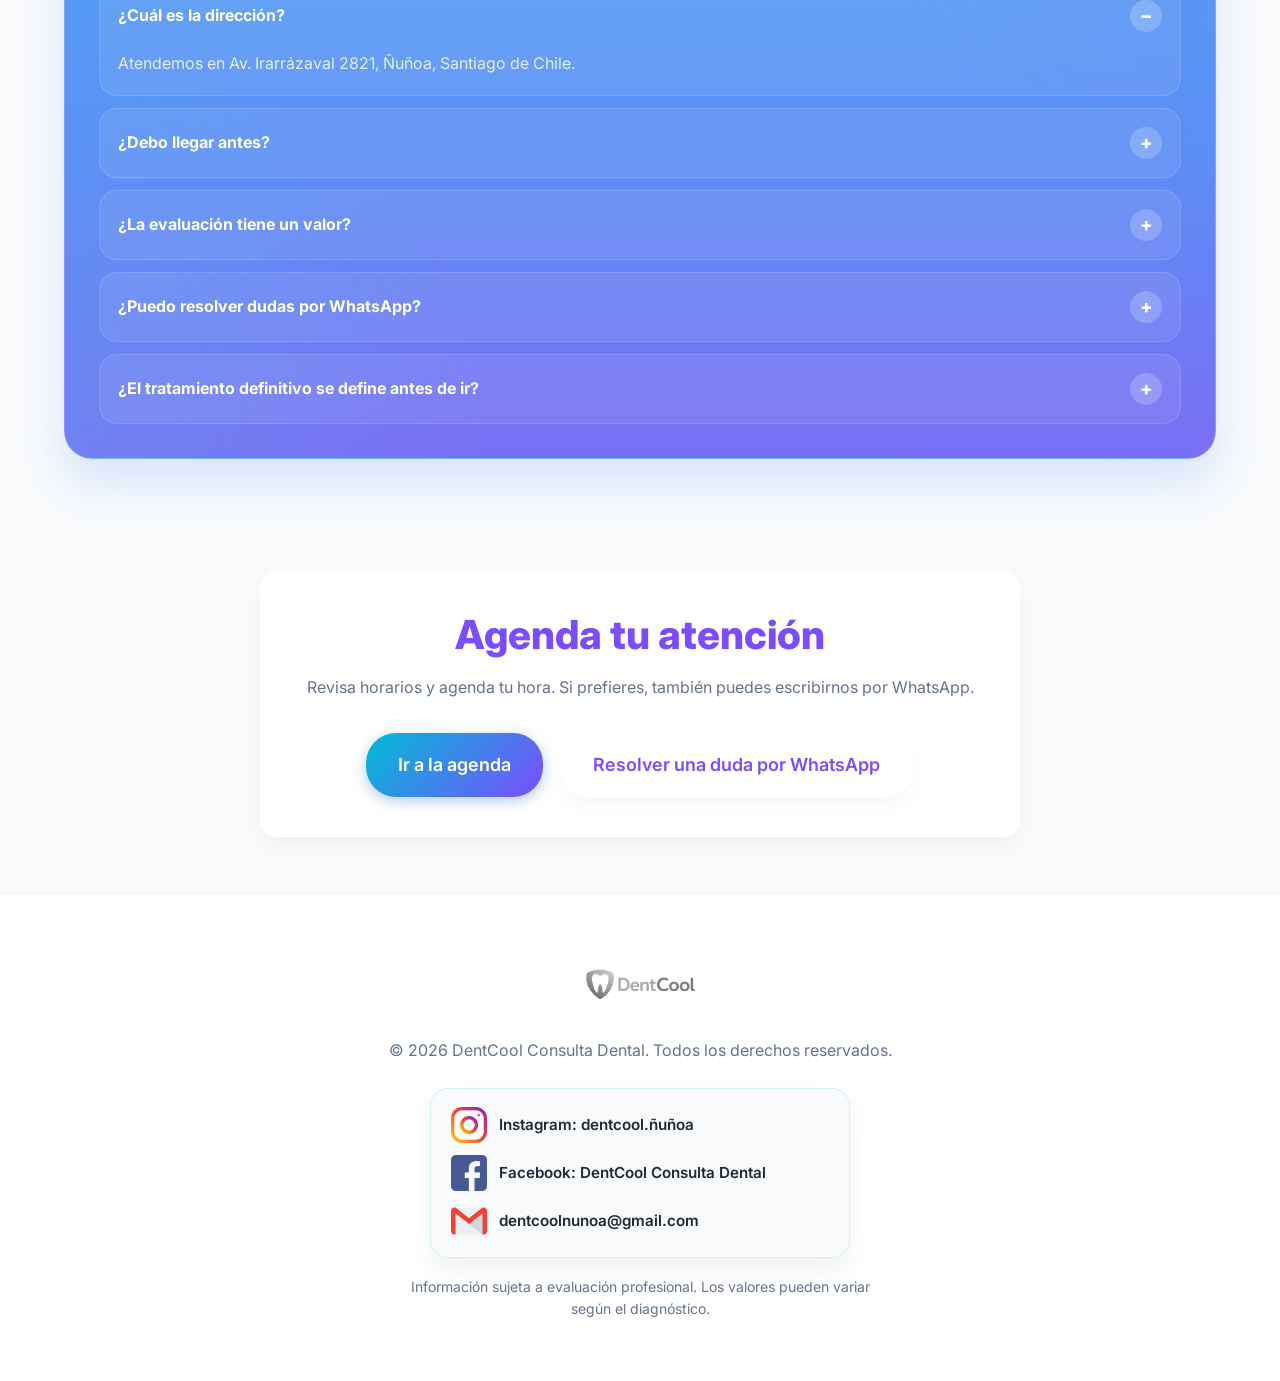
==== commit 79aa2ef2: "Separate landing content from agenda flow" ====
--- a/index.html
+++ b/index.html
@@ -11,7 +11,7 @@
     <link rel="preconnect" href="https://fonts.gstatic.com" crossorigin>
     <link href="https://fonts.googleapis.com/css2?family=Inter:wght@400;600;700;800&display=swap" rel="stylesheet">
 
-    <link rel="stylesheet" href="css/styles.css?v=20260503b">
+    <link rel="stylesheet" href="css/styles.css?v=20260528a">
 
     <script>
     !function(f,b,e,v,n,t,s)
@@ -99,36 +99,42 @@
                     <h3>Limpieza estándar</h3>
                     <p class="card-desc">Para remover placa, sarro y mantener tu salud bucal al día.</p>
                     <div class="card-price">$37.990</div>
+                    <span class="card-cta">Agendar Limpieza estándar</span>
                 </a>
                 <a href="agenda.html?servicio=limpieza-vip" class="treatment-card" data-track="schedule_click" data-track-label="card_limpieza_vip">
                     <div class="card-icon">💎</div>
                     <h3>Limpieza VIP</h3>
                     <p class="card-desc">Una limpieza más completa para una atención más detallada.</p>
                     <div class="card-price">$45.000</div>
+                    <span class="card-cta">Agendar Limpieza VIP</span>
                 </a>
                 <a href="agenda.html?servicio=blanqueamiento" class="treatment-card" data-track="schedule_click" data-track-label="card_blanqueamiento">
                     <div class="card-icon">🦷</div>
                     <h3>Blanqueamiento</h3>
                     <p class="card-desc">Para mejorar el tono de tus dientes, previa evaluación profesional.</p>
                     <div class="card-price">$120.000</div>
+                    <span class="card-cta">Agendar Blanqueamiento</span>
                 </a>
                 <a href="agenda.html?servicio=sellantes" class="treatment-card" data-track="schedule_click" data-track-label="card_sellantes">
                     <div class="card-icon">🛡️</div>
                     <h3>Sellantes</h3>
                     <p class="card-desc">Opción preventiva para proteger zonas con mayor riesgo de caries, previa evaluación.</p>
                     <div class="card-price">Desde $39.990</div>
+                    <span class="card-cta">Agendar Sellantes</span>
                 </a>
                 <a href="agenda.html?servicio=restauraciones" class="treatment-card" data-track="schedule_click" data-track-label="card_restauraciones">
                     <div class="card-icon">🔧</div>
                     <h3>Restauraciones simples</h3>
                     <p class="card-desc">Para reparar daños menores y recuperar función y estética.</p>
                     <div class="card-price">Desde $39.990</div>
+                    <span class="card-cta">Agendar Restauración</span>
                 </a>
                 <a href="agenda.html?servicio=evaluacion" class="treatment-card" data-track="schedule_click" data-track-label="card_evaluacion">
                     <div class="card-icon">📋</div>
                     <h3>Evaluación clínica</h3>
                     <p class="card-desc">Revisión personalizada para definir el tratamiento adecuado antes de comenzar.</p>
                     <div class="card-price">$20.000</div>
+                    <span class="card-cta">Agendar Evaluación</span>
                 </a>
             </div>
         </div>
@@ -151,7 +157,7 @@
                         <div class="pack-price-container">
                             <span class="pack-new-price">$54.990</span>
                         </div>
-                        <a href="agenda.html?servicio=pack-limpieza-inicial" class="btn btn-primary" data-track="schedule_click" data-track-label="pack_limpieza_inicial">Agendar Pack</a>
+                        <a href="agenda.html?servicio=pack-limpieza-inicial" class="btn btn-primary" data-track="schedule_click" data-track-label="pack_limpieza_inicial">Agendar Pack Limpieza Inicial</a>
                     </div>
                 </div>
 
@@ -168,7 +174,7 @@
                         <div class="pack-price-container">
                             <span class="pack-new-price">$59.990</span>
                         </div>
-                        <a href="agenda.html?servicio=pack-limpieza-vip-inicial" class="btn btn-primary" data-track="schedule_click" data-track-label="pack_limpieza_vip_inicial">Agendar Pack</a>
+                        <a href="agenda.html?servicio=pack-limpieza-vip-inicial" class="btn btn-primary" data-track="schedule_click" data-track-label="pack_limpieza_vip_inicial">Agendar Pack Limpieza VIP</a>
                     </div>
                 </div>
 
@@ -186,7 +192,7 @@
                         <div class="pack-price-container">
                             <span class="pack-new-price">$139.990</span>
                         </div>
-                        <a href="agenda.html?servicio=pack-sonrisa" class="btn btn-primary" data-track="schedule_click" data-track-label="pack_sonrisa">Agendar Pack</a>
+                        <a href="agenda.html?servicio=pack-sonrisa" class="btn btn-primary" data-track="schedule_click" data-track-label="pack_sonrisa">Agendar Pack Sonrisa</a>
                     </div>
                 </div>
 
@@ -204,32 +210,8 @@
                         <div class="pack-price-container">
                             <span class="pack-new-price">Desde $189.990</span>
                         </div>
-                        <a href="agenda.html?servicio=pack-renovacion" class="btn btn-primary" data-track="schedule_click" data-track-label="pack_renovacion">Agendar Pack</a>
-                    </div>
-                </div>
-            </div>
-        </div>
-    </section>
-
-    <section id="evaluacion" class="funnel-section">
-        <div class="container funnel-grid">
-            <div class="funnel-copy">
-                <div class="section-eyebrow">Reserva</div>
-                <h2>Agenda tu hora en pocos pasos.</h2>
-                <p>Elige tu atención y continúa a la agenda para confirmar tu hora.</p>
-            </div>
-            <div class="funnel-steps">
-                <div class="funnel-step">
-                    <strong>1. Elige tu atención</strong>
-                    <span>Limpiezas, blanqueamiento, restauraciones y evaluación clínica disponibles.</span>
-                </div>
-                <div class="funnel-step">
-                    <strong>2. Completa tus datos</strong>
-                    <span>Deja tus datos de contacto para continuar.</span>
-                </div>
-                <div class="funnel-step">
-                    <strong>3. Confirma tu hora</strong>
-                    <span>La confirmación final se realiza en Google Calendar.</span>
+                        <a href="agenda.html?servicio=pack-renovacion" class="btn btn-primary" data-track="schedule_click" data-track-label="pack_renovacion">Agendar Pack Renovación</a>
+                    </div>
                 </div>
             </div>
         </div>
